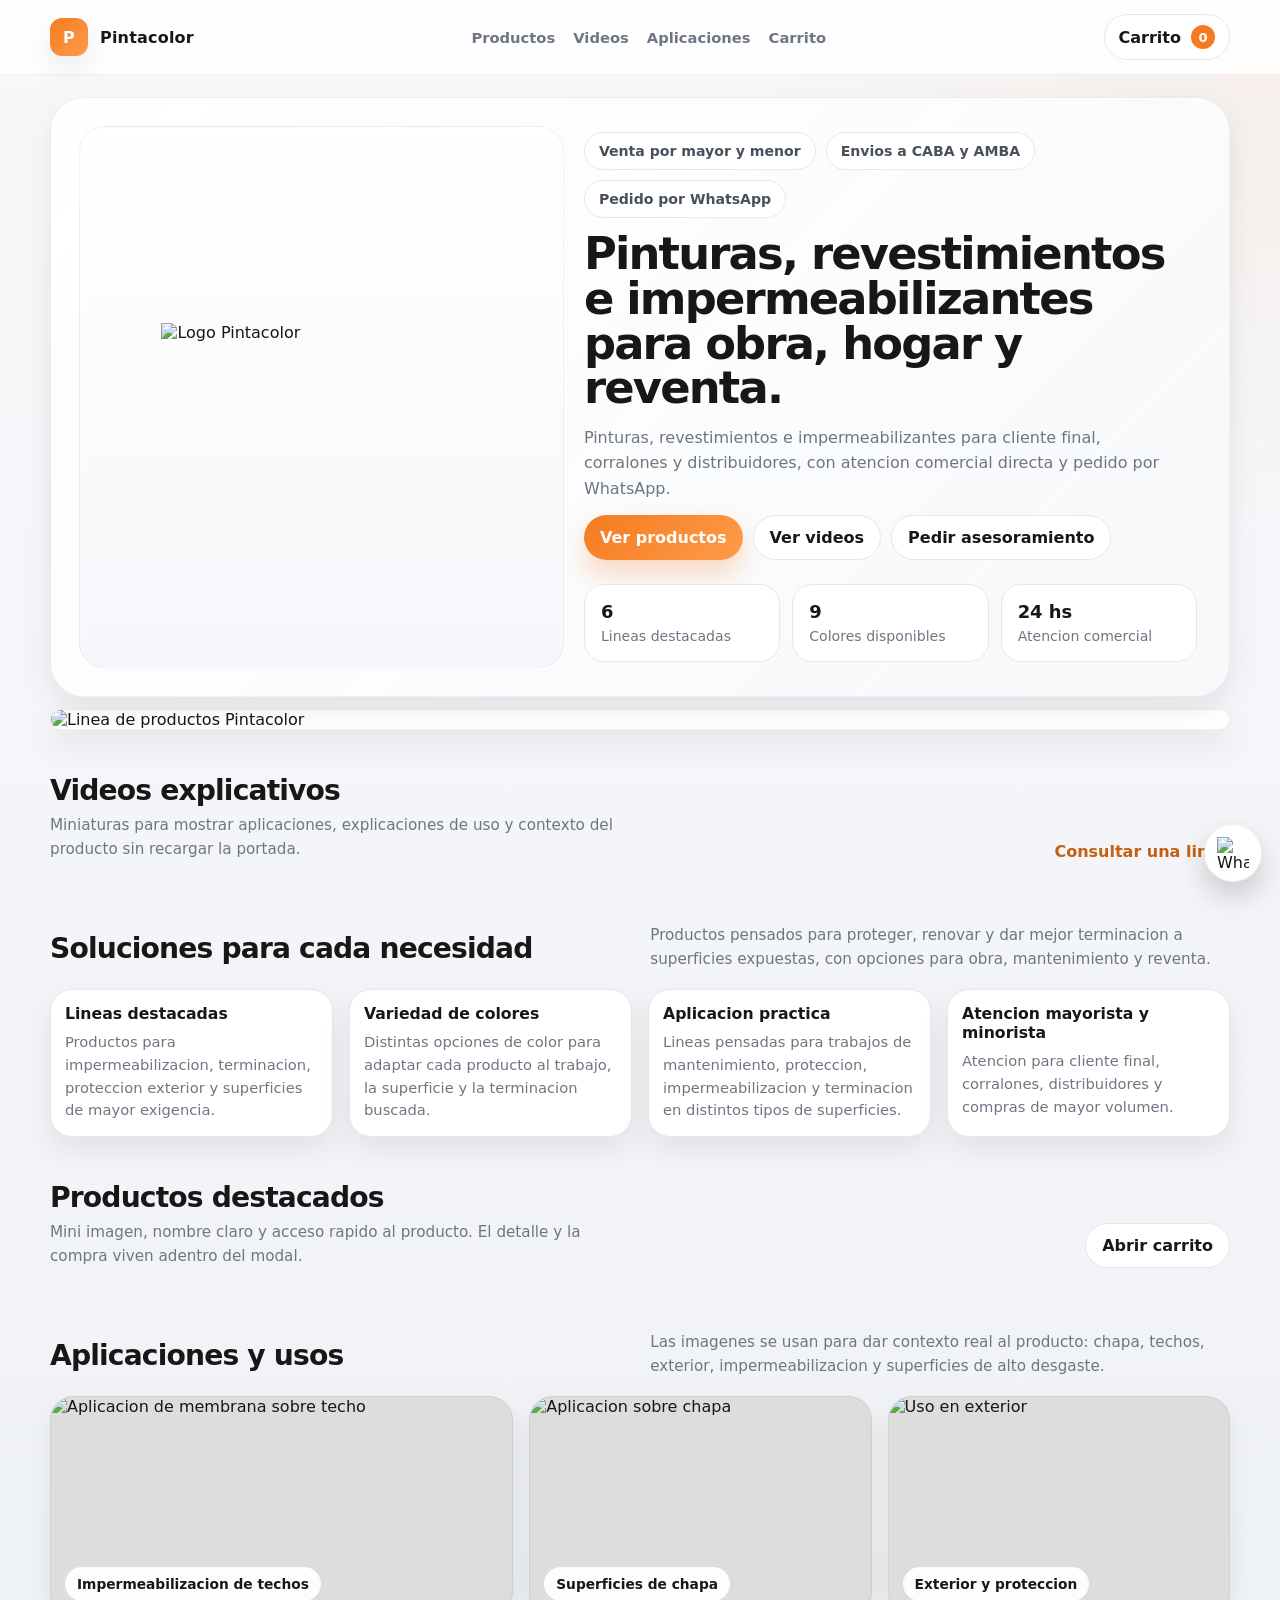
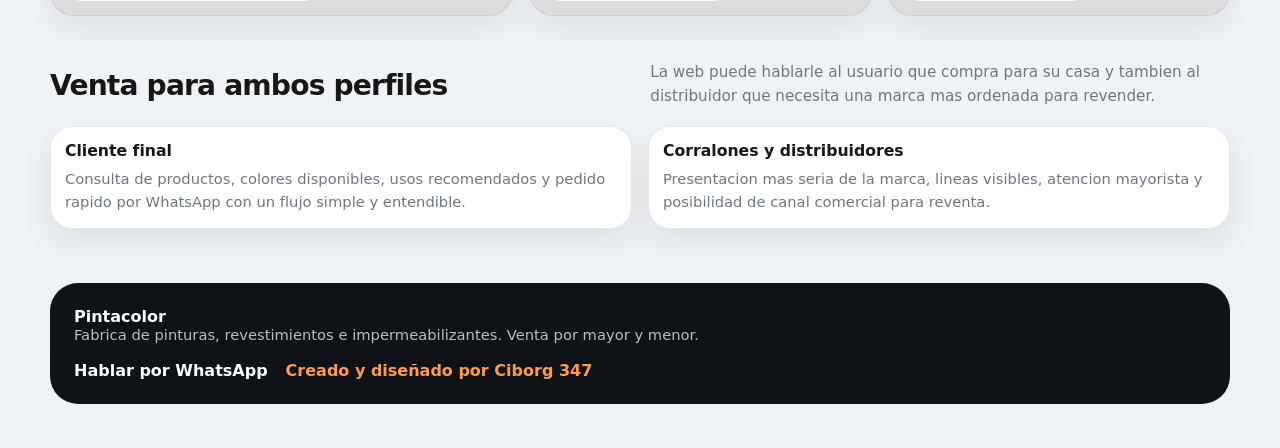
==== public/index.html @ 1783816a "Update print statement from 'Hello' to 'Goodbye'" ====
<!DOCTYPE html>
<html lang="es">
<head>
  <meta charset="UTF-8" />
  <meta name="viewport" content="width=device-width, initial-scale=1.0" />
  <title>Pintacolor | Pinturas y Membranas</title>
  <meta name="description" content="Pintacolor. Pinturas, revestimientos e impermeabilizantes para cliente final, corralones y distribuidores. Catálogo con carrito y pedido por WhatsApp." />
  <meta property="og:title" content="Pintacolor | Pinturas y Membranas" />
  <meta property="og:description" content="Venta por mayor y menor. Catálogo de productos, colores y pedido por WhatsApp." />
  <meta property="og:image" content="https://iili.io/B9ycQG1.png" />
  <meta property="og:type" content="website" />
  <meta name="theme-color" content="#f47b20" />
  <link rel="manifest" href="manifest.json" />
  <link rel="stylesheet" href="styles.css" />
</head>
<body>
  <header class="topbar">
    <div class="container topbar-inner">
      <a href="#inicio" class="brand-mini" aria-label="Ir al inicio">
        <span class="brand-badge">P</span>
        <span>Pintacolor</span>
      </a>

      <nav class="nav" aria-label="Principal">
        <a href="#productos">Productos</a>
        <a href="#videos">Videos</a>
        <a href="#aplicaciones">Aplicaciones</a>
        <a href="#carritoDrawer">Carrito</a>
      </nav>

      <div class="topbar-actions">
        <button class="icon-btn cart-trigger" id="openCartBtn" aria-label="Abrir carrito">
          <span>Carrito</span>
          <strong id="cartCountBadge">0</strong>
        </button>
        <a class="btn btn-primary mobile-wa" id="mobileWhatsAppLink" href="https://wa.me/541131708830?text=Hola%20Pintacolor%2C%20quiero%20hacer%20una%20consulta">WhatsApp</a>
      </div>
    </div>
  </header>

  <main>
    <section class="hero" id="inicio">
      <div class="container">
        <div class="hero-shell">
          <div class="hero-grid">
            <div class="hero-left">
              <img id="heroLogoImage" src="https://iili.io/B9ycNQS.png" alt="Logo Pintacolor" />
            </div>
            <div class="hero-right">
              <div class="pill-row">
                <span class="pill">Venta por mayor y menor</span>
                <span class="pill">Envios a CABA y AMBA</span>
                <span class="pill">Pedido por WhatsApp</span>
              </div>
              <h1 id="heroMainTitle">Pinturas, revestimientos e impermeabilizantes para obra, hogar y reventa.</h1>
              <p id="heroMainDescription">Pinturas, revestimientos e impermeabilizantes para cliente final, corralones y distribuidores, con atencion comercial directa y pedido por WhatsApp.</p>
              <div class="hero-actions">
                <a class="btn btn-primary" id="heroPrimaryCta" href="#productos">Ver productos</a>
                <a class="btn btn-secondary" id="heroSecondaryCta" href="#videos">Ver videos</a>
                <a class="btn btn-secondary" id="heroWhatsAppCta" href="https://wa.me/541131708830?text=Hola%20Pintacolor%2C%20quiero%20recibir%20asesoramiento">Pedir asesoramiento</a>
              </div>
              <div class="metrics">
                <div class="metric"><b>6</b><span>Lineas destacadas</span></div>
                <div class="metric"><b>9</b><span>Colores disponibles</span></div>
                <div class="metric"><b>24 hs</b><span>Atencion comercial</span></div>
              </div>
            </div>
          </div>
        </div>
      </div>
    </section>

    <section class="subbrands-banner">
      <div class="container">
        <div class="subbrands-banner-box">
          <img id="subbrandsBannerImage" src="https://iili.io/B8EdPYG.png" alt="Linea de productos Pintacolor" />
        </div>
      </div>
    </section>

    <section class="video-section" id="videos">
      <div class="container">
        <div class="section-head compact">
          <div>
            <h2>Videos explicativos</h2>
            <p>Miniaturas para mostrar aplicaciones, explicaciones de uso y contexto del producto sin recargar la portada.</p>
          </div>
          <a class="text-link" id="videoSectionWhatsAppLink" href="https://wa.me/541131708830?text=Hola%20Pintacolor%2C%20quiero%20mas%20informacion%20sobre%20las%20lineas">Consultar una linea</a>
        </div>
        <div class="video-grid" id="videoGrid"></div>
      </div>
    </section>

    <section>
      <div class="container">
        <div class="section-head compact">
          <div>
            <h2>Soluciones para cada necesidad</h2>
          </div>
          <p>Productos pensados para proteger, renovar y dar mejor terminacion a superficies expuestas, con opciones para obra, mantenimiento y reventa.</p>
        </div>
        <div class="benefits">
          <article class="benefit">
            <h4>Lineas destacadas</h4>
            <p>Productos para impermeabilizacion, terminacion, proteccion exterior y superficies de mayor exigencia.</p>
          </article>
          <article class="benefit">
            <h4>Variedad de colores</h4>
            <p>Distintas opciones de color para adaptar cada producto al trabajo, la superficie y la terminacion buscada.</p>
          </article>
          <article class="benefit">
            <h4>Aplicacion practica</h4>
            <p>Lineas pensadas para trabajos de mantenimiento, proteccion, impermeabilizacion y terminacion en distintos tipos de superficies.</p>
          </article>
          <article class="benefit">
            <h4>Atencion mayorista y minorista</h4>
            <p>Atencion para cliente final, corralones, distribuidores y compras de mayor volumen.</p>
          </article>
        </div>
      </div>
    </section>

    <section id="productos">
      <div class="container">
        <div class="section-head compact">
          <div>
            <h2>Productos destacados</h2>
            <p>Mini imagen, nombre claro y acceso rapido al producto. El detalle y la compra viven adentro del modal.</p>
          </div>
          <button class="btn btn-secondary desktop-cart-btn" id="openCartBtnTop" type="button">Abrir carrito</button>
        </div>
        <div class="grid-products" id="productGrid"></div>
      </div>
    </section>

    <section id="recomendaciones" class="recommendations-section hidden">
      <div class="container">
        <div class="section-head compact">
          <div>
            <h2>Recomendados para ti</h2>
            <p>Productos seleccionados según tus intereses y preferencias.</p>
          </div>
        </div>
        <div class="recommendations-grid" id="recommendationsGrid"></div>
      </div>
    </section>

    <section id="aplicaciones">
      <div class="container">
        <div class="section-head compact">
          <div>
            <h2>Aplicaciones y usos</h2>
          </div>
          <p>Las imagenes se usan para dar contexto real al producto: chapa, techos, exterior, impermeabilizacion y superficies de alto desgaste.</p>
        </div>
        <div class="gallery-apps">
          <article class="app-shot">
            <img src="https://iili.io/BHHjKss.png" alt="Aplicacion de membrana sobre techo" />
            <span class="label">Impermeabilizacion de techos</span>
          </article>
          <article class="app-shot">
            <img src="https://iili.io/BHHjJeI.png" alt="Aplicacion sobre chapa" />
            <span class="label">Superficies de chapa</span>
          </article>
          <article class="app-shot">
            <img src="https://iili.io/BHHjH5N.png" alt="Uso en exterior" />
            <span class="label">Exterior y proteccion</span>
          </article>
        </div>
      </div>
    </section>

    <section id="mayoristas">
      <div class="container">
        <div class="section-head compact">
          <div>
            <h2>Venta para ambos perfiles</h2>
          </div>
          <p>La web puede hablarle al usuario que compra para su casa y tambien al distribuidor que necesita una marca mas ordenada para revender.</p>
        </div>
        <div class="audience">
          <article class="aud-card">
            <h3>Cliente final</h3>
            <p>Consulta de productos, colores disponibles, usos recomendados y pedido rapido por WhatsApp con un flujo simple y entendible.</p>
          </article>
          <article class="aud-card">
            <h3>Corralones y distribuidores</h3>
            <p>Presentacion mas seria de la marca, lineas visibles, atencion mayorista y posibilidad de canal comercial para reventa.</p>
          </article>
        </div>
      </div>
    </section>
  </main>

  <footer class="footer">
    <div class="container">
      <div class="footer-box">
        <div>
          <strong>Pintacolor</strong>
          <p>Fabrica de pinturas, revestimientos e impermeabilizantes. Venta por mayor y menor.</p>
        </div>
        <div class="footer-links">
          <a id="footerWhatsAppLink" href="https://wa.me/541131708830?text=Hola%20Pintacolor%2C%20quiero%20hacer%20un%20pedido">Hablar por WhatsApp</a>
          <a href="https://ciborg347oficial.onrender.com" target="_blank" rel="noopener">Creado y diseñado por Ciborg 347</a>
        </div>
      </div>
    </div>
  </footer>

  <a class="floating-wa" id="floatingWhatsAppLink" href="https://wa.me/541131708830?text=Hola%20Pintacolor%2C%20quiero%20hacer%20una%20consulta" aria-label="WhatsApp">
    <img src="https://iili.io/BdFrUs1.webp" alt="WhatsApp" />
  </a>

  <aside class="cart-drawer" id="cartDrawer" aria-hidden="true">
    <div class="drawer-backdrop" id="drawerBackdrop"></div>
    <div class="drawer-panel">
      <div class="drawer-head">
        <div>
          <h3>Carrito</h3>
          <p>Resumen compacto del pedido con color, cantidad y total.</p>
        </div>
        <button class="icon-close" id="closeCartBtn" aria-label="Cerrar carrito">×</button>
      </div>
      <div class="cart-list" id="cartList"></div>
      <div class="coupon-box">
        <div class="coupon-head">
          <strong>Codigo de descuento</strong>
          <button type="button" class="text-link" id="toggleCouponBtn">Aplicar</button>
        </div>
        <div class="coupon-form" id="couponForm">
          <input type="text" id="couponInput" placeholder="Ingresar codigo" />
          <button class="btn btn-secondary" id="applyCouponBtn" type="button">Validar</button>
        </div>
        <div class="coupon-message" id="couponMessage"></div>
      </div>
      <div class="cart-summary">
        <div><span>Subtotal</span><strong id="cartSubtotal">$0</strong></div>
        <div><span>Descuento</span><strong id="cartDiscount">$0</strong></div>
        <div class="grand-total"><span>Total final</span><strong id="cartTotal">$0</strong></div>
      </div>
      <button class="btn btn-primary" id="checkoutBtn" type="button">Finalizar pedido por WhatsApp</button>
    </div>
  </aside>

  <div class="overlay" id="productOverlay" aria-hidden="true">
    <div class="modal product-modal" role="dialog" aria-modal="true" aria-labelledby="productTitle">
      <button class="modal-close" id="closeModal" aria-label="Cerrar">×</button>
      <div class="modal-grid">
        <div class="modal-media">
          <img id="modalImage" src="" alt="Producto Pintacolor" />
        </div>
        <div class="modal-body">
          <div class="modal-topline">
            <span class="tag" id="modalTag"></span>
            <div class="badge-stack" id="modalBadgeStack"></div>
          </div>
          <h3 id="productTitle"></h3>
          <p id="modalDescription"></p>
          <div class="modal-price-row">
            <div class="modal-price" id="modalPrice"></div>
            <a class="text-link" href="#" id="openProductPageLink">Ver ficha tecnica completa</a>
          </div>

          <div class="modal-box gift-box hidden" id="giftBox">
            <div class="gift-head">
              <div>
                <h4>Regalito disponible</h4>
                <p id="giftDescription">Completando un formulario simple podes recibir un codigo de descuento para aplicar en el carrito.</p>
              </div>
              <button class="gift-btn" type="button" id="openGiftFormBtn">Abrir regalo</button>
            </div>
            <form class="gift-form hidden" id="giftForm">
              <input type="text" id="giftName" placeholder="Nombre" required />
              <input type="email" id="giftEmail" placeholder="Email" required />
              <input type="tel" id="giftPhone" placeholder="Celular" required />
              <button class="btn btn-primary" type="submit">Generar codigo</button>
            </form>
            <div class="gift-result" id="giftResult"></div>
          </div>

          <div class="modal-box">
            <h4>Descripcion tecnica</h4>
            <p id="modalTechnical"></p>
          </div>

          <div class="modal-box two-cols">
            <div>
              <h4>Superficies recomendadas</h4>
              <p id="modalSurfaces"></p>
            </div>
            <div>
              <h4>Aplicacion y beneficios</h4>
              <p id="modalBenefits"></p>
            </div>
          </div>

          <div class="modal-box buy-box">
            <div>
              <h4>Elegi color</h4>
              <div class="color-grid" id="colorGrid"></div>
              <div class="selected-row">
                <span>Color seleccionado</span>
                <strong id="selectedColorLabel">-</strong>
              </div>
            </div>
            <div>
              <h4>Cantidad</h4>
              <div class="qty-row">
                <div class="qty-wrap">
                  <button type="button" id="decreaseQtyBtn">−</button>
                  <input type="number" id="modalQty" value="1" min="1" />
                  <button type="button" id="increaseQtyBtn">+</button>
                </div>
              </div>
            </div>
          </div>

          <div class="modal-actions">
            <button class="btn btn-primary" id="addToCartBtn" type="button">Agregar al carrito</button>
            <button class="btn btn-secondary" id="contactBtn" type="button">Consultar por WhatsApp</button>
          </div>
        </div>
      </div>
    </div>
  </div>

  <div class="overlay" id="videoOverlay" aria-hidden="true">
    <div class="modal video-modal" role="dialog" aria-modal="true" aria-labelledby="videoTitle">
      <button class="modal-close" id="closeVideoModal" aria-label="Cerrar">×</button>
      <div class="video-modal-body">
        <div class="video-frame-wrap">
          <iframe id="videoFrame" src="" title="Video explicativo" allow="accelerometer; autoplay; clipboard-write; encrypted-media; gyroscope; picture-in-picture; web-share" allowfullscreen></iframe>
        </div>
        <div class="video-copy">
          <h3 id="videoTitle"></h3>
          <p id="videoDescription"></p>
        </div>
      </div>
    </div>
  </div>

  <div class="product-page hidden" id="productPage">
    <div class="container product-page-shell">
      <div class="product-page-head">
        <button class="text-link" id="backToHomeBtn" type="button">← Volver a la tienda</button>
      </div>
      <div class="product-page-grid">
        <div class="product-page-media">
          <img id="pageImage" src="" alt="Producto" />
        </div>
        <div class="product-page-copy">
          <div class="badge-stack" id="pageBadgeStack"></div>
          <h1 id="pageTitle"></h1>
          <p id="pageDescription"></p>
          <div class="page-price" id="pagePrice"></div>
          <div class="page-ctas">
            <button class="btn btn-primary" id="pageBuyBtn" type="button">Comprar este producto</button>
            <a class="btn btn-secondary" id="pageWhatsAppBtn" href="#">Consultar por WhatsApp</a>
          </div>
          <div class="page-boxes">
            <article class="modal-box">
              <h4>Descripcion tecnica</h4>
              <p id="pageTechnical"></p>
            </article>
            <article class="modal-box">
              <h4>Superficies recomendadas</h4>
              <p id="pageSurfaces"></p>
            </article>
            <article class="modal-box">
              <h4>Aplicacion y beneficios</h4>
              <p id="pageBenefits"></p>
            </article>
          </div>
        </div>
      </div>
    </div>
  </div>

  <script>
  window.PANEL_A_CONFIG = {
    SUPABASE_URL: "https://jtkavafnxcuvzkbrzldi.supabase.co",
    SUPABASE_ANON_KEY: "eyJhbGciOiJIUzI1NiIsInR5cCI6IkpXVCJ9.eyJpc3MiOiJzdXBhYmFzZSIsInJlZiI6Imp0a2F2YWZueGN1dnprYnJ6bGRpIiwicm9sZSI6ImFub24iLCJpYXQiOjE3NzYyMDE1NzAsImV4cCI6MjA5MTc3NzU3MH0.tnQYu-8540uWS50XTYVHxXCUEOeKTIFLickhdeMxJLI"
  };
</script>
<script src="https://cdn.jsdelivr.net/npm/@supabase/supabase-js@2"></script>
<script src="app.js"></script>
</body>
</html>
---- public/styles.css ----
:root{
  --bg:#f5f6f8;
  --surface:#ffffff;
  --surface-2:#f0f2f5;
  --text:#171717;
  --muted:#6e7683;
  --line:#e4e7ec;
  --brand:#f47b20;
  --brand-2:#ff9b4a;
  --dark:#101218;
  --shadow:0 12px 30px rgba(0,0,0,.08);
  --radius:24px;
  --radius-sm:16px;
}
*{box-sizing:border-box}
html{scroll-behavior:smooth}
body{
  margin:0;
  font-family:Inter,system-ui,-apple-system,BlinkMacSystemFont,"Segoe UI",Roboto,sans-serif;
  background:
    radial-gradient(circle at top right, rgba(244,123,32,.08), transparent 22%),
    linear-gradient(180deg, #f7f8fa 0%, #eef1f5 100%);
  color:var(--text);
}
body.no-scroll{overflow:hidden}
img{max-width:100%;display:block}
a{text-decoration:none;color:inherit}
button,input,select,iframe{font:inherit}
button{font-family:inherit}
.container{width:min(1180px,calc(100% - 32px));margin:0 auto}
.hidden{display:none !important}

/* Estilos para recomendaciones */
.recommendations-section{
  padding:80px 0;
  background:linear-gradient(135deg, #fff 0%, #f8fafc 100%);
}
.recommendations-grid{
  display:grid;
  grid-template-columns:repeat(auto-fit,minmax(320px,1fr));
  gap:24px;
  margin-top:32px;
}
.recommendation-card{
  background:var(--surface);
  border-radius:var(--radius-sm);
  overflow:hidden;
  border:1px solid var(--line);
  transition:all 0.3s cubic-bezier(0.4,0,0.2,1);
  cursor:pointer;
}
.recommendation-card:hover{
  transform:translateY(-4px);
  box-shadow:var(--shadow);
  border-color:var(--brand-2);
}
.recommendation-media{
  position:relative;
  height:200px;
  overflow:hidden;
}
.recommendation-media img{
  width:100%;
  height:100%;
  object-fit:cover;
  transition:transform 0.3s ease;
}
.recommendation-card:hover .recommendation-media img{
  transform:scale(1.05);
}
.recommendation-badge{
  position:absolute;
  top:12px;
  left:12px;
  background:linear-gradient(135deg,var(--brand),var(--brand-2));
  color:#fff;
  padding:6px 12px;
  border-radius:999px;
  font-size:.75rem;
  font-weight:700;
  text-transform:uppercase;
  letter-spacing:.5px;
  box-shadow:0 4px 12px rgba(244,123,32,.3);
}
.recommendation-content{
  padding:24px;
}
.recommendation-content h4{
  margin:0 0 8px 0;
  font-size:1.1rem;
  font-weight:800;
  color:var(--text);
}
.recommendation-content p{
  margin:0 0 16px 0;
  color:var(--muted);
  font-size:.9rem;
  line-height:1.5;
}
.recommendation-price{
  font-size:1.25rem;
  font-weight:900;
  color:var(--brand);
  margin-bottom:16px;
}
.btn-small{
  padding:8px 16px;
  font-size:.85rem;
  border-radius:999px;
}

.topbar{
  position:sticky;top:0;z-index:50;
  background:rgba(255,255,255,.86);
  backdrop-filter:blur(14px);
  border-bottom:1px solid rgba(0,0,0,.06);
}
.topbar-inner{display:flex;align-items:center;justify-content:space-between;gap:16px;padding:14px 0}
.brand-mini{display:flex;align-items:center;gap:12px;font-weight:800;letter-spacing:.2px}
.brand-badge{width:38px;height:38px;border-radius:12px;background:linear-gradient(135deg,var(--brand),var(--brand-2));display:grid;place-items:center;color:#fff;box-shadow:var(--shadow);font-weight:900}
.nav{display:flex;gap:18px;align-items:center}
.nav a{color:var(--muted);font-weight:600;font-size:.92rem}
.nav a:hover{color:var(--text)}
.topbar-actions{display:flex;align-items:center;gap:12px}
.icon-btn{
  border:1px solid var(--line);background:#fff;border-radius:999px;padding:10px 14px;cursor:pointer;
  display:inline-flex;align-items:center;gap:10px;font-weight:800;color:var(--text);
}
.icon-btn strong{min-width:24px;height:24px;padding:0 6px;border-radius:999px;background:var(--brand);color:#fff;display:grid;place-items:center;font-size:.82rem}
.btn{
  border:0;border-radius:999px;padding:12px 16px;font-weight:800;cursor:pointer;
  transition:.2s transform,.2s opacity,.2s box-shadow;
  display:inline-flex;align-items:center;justify-content:center;gap:10px;
}
.btn:hover{transform:translateY(-1px)}
.btn-primary{background:linear-gradient(135deg,var(--brand),var(--brand-2));color:#fff;box-shadow:0 14px 28px rgba(244,123,32,.28)}
.btn-secondary{background:#fff;border:1px solid var(--line);color:var(--text)}
.text-link{border:0;background:none;padding:0;color:#c46012;font-weight:800;cursor:pointer}
.mobile-wa{display:none}
.desktop-cart-btn{display:inline-flex}

.hero{padding:22px 0 12px}
.hero-shell{
  position:relative;overflow:hidden;border-radius:34px;background:
  linear-gradient(135deg, rgba(255,255,255,.95), rgba(248,249,251,.92)),
  linear-gradient(135deg,#ffffff,#f2f4f7);
  border:1px solid rgba(0,0,0,.06);box-shadow:var(--shadow);padding:28px;
}
.hero-grid{display:grid;grid-template-columns:.88fr 1.12fr;gap:20px;align-items:stretch}
.hero-left{
  min-height:230px;border-radius:26px;overflow:hidden;position:relative;
  background:linear-gradient(180deg,#fff,#f5f7fa);border:1px solid rgba(0,0,0,.05);
  box-shadow: inset 0 0 0 1px rgba(255,255,255,.35);padding:14px;
  display:flex;align-items:center;justify-content:center;
}
.hero-left img{width:100%;height:100%;max-width:320px;max-height:148px;object-fit:contain;object-position:center;margin:0 auto}
.hero-right{display:flex;flex-direction:column;justify-content:center;gap:14px;padding:6px 4px 6px 0}
.pill-row{display:flex;flex-wrap:wrap;gap:10px}
.pill{padding:10px 14px;border-radius:999px;background:#fff;border:1px solid var(--line);color:#48505c;font-size:.88rem;font-weight:700}
h1{font-size:clamp(1.8rem,3.5vw,3.4rem);line-height:1;margin:0;letter-spacing:-.04em}
.hero p{margin:0;color:var(--muted);font-size:1rem;line-height:1.58;max-width:58ch}
.hero-actions{display:flex;flex-wrap:wrap;gap:10px}
.metrics{display:grid;grid-template-columns:repeat(3,1fr);gap:12px;margin-top:10px}
.metric{background:#fff;border:1px solid var(--line);border-radius:20px;padding:16px}
.metric b{display:block;font-size:1.12rem;margin-bottom:4px}
.metric span{color:var(--muted);font-size:.88rem}

/* BANNER SUBMARCAS */
.subbrands-banner{
  padding:0 0 22px;
}
.subbrands-banner-box{
  background:#fff;
  border:1px solid rgba(0,0,0,.06);
  border-radius:30px;
  overflow:hidden;
  box-shadow:var(--shadow);
}
.subbrands-banner-box img{
  width:100%;
  height:auto;
  display:block;
  object-fit:contain;
}

section{padding:22px 0}
.section-head{display:flex;justify-content:space-between;gap:20px;align-items:end;margin-bottom:18px}
.section-head.compact h2{margin:0 0 6px;font-size:clamp(1.32rem,2.2vw,2rem);letter-spacing:-.03em}
.section-head p{margin:0;color:var(--muted);max-width:60ch;line-height:1.58;font-size:.95rem}

.video-grid{display:grid;grid-template-columns:repeat(3,1fr);gap:16px}
.video-card{
  background:rgba(255,255,255,.9);border:1px solid rgba(0,0,0,.06);border-radius:24px;overflow:hidden;box-shadow:var(--shadow);cursor:pointer;
}
.video-thumb{position:relative;aspect-ratio:16/10;background:#d9dde4}
.video-thumb img{width:100%;height:100%;object-fit:cover}
.video-thumb::after{
  content:"";position:absolute;inset:auto auto 16px 16px;width:52px;height:52px;border-radius:50%;
  background:rgba(255,255,255,.92) url("data:image/svg+xml,%3Csvg xmlns='http://www.w3.org/2000/svg' viewBox='0 0 24 24' fill='%23f47b20'%3E%3Cpath d='M8 5v14l11-7z'/%3E%3C/svg%3E") center/28px 28px no-repeat;
  box-shadow:0 10px 25px rgba(0,0,0,.15);
}
.video-copy-card{padding:14px}
.video-copy-card h3{margin:0 0 6px;font-size:1rem;letter-spacing:-.02em}
.video-copy-card p{margin:0;color:var(--muted);font-size:.9rem;line-height:1.5}

.benefits{display:grid;grid-template-columns:repeat(4,1fr);gap:16px}
.benefit,.aud-card{background:#fff;border:1px solid var(--line);border-radius:22px;padding:14px;box-shadow:var(--shadow)}
.benefit h4,.aud-card h3{margin:0 0 8px;font-size:.98rem}
.benefit p,.aud-card p{margin:0;color:var(--muted);line-height:1.55;font-size:.92rem}

.grid-products{display:grid;grid-template-columns:repeat(4,1fr);gap:16px}
.product-card{
  position:relative;padding:14px 10px 12px;border-radius:22px;transition:transform .18s ease,background .18s ease;cursor:pointer;
}
.product-card:hover{transform:translateY(-2px);background:rgba(255,255,255,.5)}
.product-media{position:relative;aspect-ratio:1/1;background:linear-gradient(180deg,#f8fafc,#eef1f5);padding:14px;border-radius:22px;display:grid;place-items:center;border:1px solid rgba(0,0,0,.05)}
.product-media img{max-width:78%;max-height:78%;object-fit:contain;filter:drop-shadow(0 10px 18px rgba(0,0,0,.12))}
.badge-stack{display:flex;flex-wrap:wrap;gap:7px}
.product-badges{position:absolute;top:10px;left:10px;z-index:2;max-width:calc(100% - 20px)}
.p-badge{display:inline-flex;align-items:center;gap:6px;padding:6px 10px;border-radius:999px;font-size:.72rem;font-weight:900;background:#fff;color:#111;border:1px solid rgba(0,0,0,.06);box-shadow:0 8px 18px rgba(0,0,0,.08)}
.p-badge.promo{background:rgba(244,123,32,.12);color:#b7570b}
.p-badge.gift{background:rgba(255,220,122,.28);color:#8d6200}
.product-copy{padding:12px 2px 0;display:grid;gap:8px}
.product-copy h3{margin:0;font-size:.98rem;letter-spacing:-.02em;line-height:1.15}
.product-copy p{margin:0;color:var(--muted);font-size:.86rem;line-height:1.45;display:-webkit-box;-webkit-box-orient:vertical;-webkit-line-clamp:2;overflow:hidden}
.product-bottom{display:flex;align-items:center;justify-content:space-between;gap:10px}
.product-price{font-size:1rem;font-weight:900}
.product-open{font-size:.82rem;font-weight:800;color:#c46012}

.gallery-apps{display:grid;grid-template-columns:1.15fr .85fr .85fr;gap:16px}
.app-shot{position:relative;border-radius:24px;overflow:hidden;min-height:220px;background:#ddd;border:1px solid rgba(0,0,0,.06);box-shadow:var(--shadow)}
.app-shot img{width:100%;height:100%;object-fit:cover}
.app-shot .label{position:absolute;left:14px;bottom:14px;padding:9px 12px;border-radius:999px;background:rgba(255,255,255,.92);backdrop-filter:blur(8px);font-weight:800;font-size:.86rem}
.audience{display:grid;grid-template-columns:1fr 1fr;gap:16px}

.footer{padding:32px 0 44px}
.footer-box{background:#0f1217;color:#fff;border-radius:28px;padding:24px;display:flex;justify-content:space-between;gap:18px;align-items:center;flex-wrap:wrap}
.footer-box p{margin:0;color:rgba(255,255,255,.72);font-size:.92rem}
.footer-links{display:flex;align-items:center;gap:18px;flex-wrap:wrap}
.footer-links a:first-child{color:#fff;font-weight:700}
.footer-links a:last-child{color:#ff9b4a;font-weight:900}

.floating-wa{
  position:fixed;right:18px;bottom:18px;width:58px;height:58px;border-radius:50%;display:grid;place-items:center;z-index:35;
  background:#fff;box-shadow:0 14px 30px rgba(0,0,0,.18);border:1px solid rgba(0,0,0,.06)
}
.floating-wa img{width:32px;height:32px;object-fit:contain}

.overlay{position:fixed;inset:0;background:rgba(5,8,12,.72);backdrop-filter:blur(12px);display:none;align-items:center;justify-content:center;padding:0;z-index:80}
.overlay.active{display:flex}
.modal{width:min(1240px,100vw);height:100vh;max-height:100vh;overflow:auto;background:#fff;box-shadow:0 30px 80px rgba(0,0,0,.28);position:relative;border-radius:0}
.modal-close{position:absolute;top:14px;right:14px;width:42px;height:42px;border:0;border-radius:50%;background:#101218;color:#fff;font-size:1.2rem;cursor:pointer;z-index:2}
.modal-grid{display:grid;grid-template-columns:.9fr 1.1fr;gap:0;min-height:100vh}
.modal-media{padding:42px;background:linear-gradient(180deg,#f7f9fc,#edf1f5);min-height:100%;display:grid;place-items:center;position:sticky;top:0}
.modal-media img{max-width:72%;max-height:520px;object-fit:contain;filter:drop-shadow(0 22px 34px rgba(0,0,0,.18))}
.modal-body{padding:52px 46px 40px;display:flex;flex-direction:column;gap:18px;justify-content:center}
.modal-topline{display:flex;flex-wrap:wrap;align-items:center;justify-content:space-between;gap:10px}
.tag{display:inline-flex;align-self:flex-start;padding:8px 12px;border-radius:999px;background:rgba(244,123,32,.1);color:#c46012;font-weight:800;font-size:.8rem}
.modal-body h3{margin:0;font-size:clamp(2rem,3.2vw,3.4rem);letter-spacing:-.05em;line-height:.96}
.modal-body p{margin:0;color:var(--muted);line-height:1.68;font-size:1rem}
.modal-price-row{display:flex;justify-content:space-between;gap:12px;align-items:center;flex-wrap:wrap}
.modal-price{font-size:1.7rem;font-weight:900}
.modal-box{background:var(--surface-2);border:1px solid var(--line);border-radius:22px;padding:18px}
.modal-box h4{margin:0 0 8px;font-size:.94rem}
.modal-box p{margin:0;color:var(--muted);line-height:1.62;font-size:.94rem}
.two-cols{display:grid;grid-template-columns:1fr 1fr;gap:14px}
.color-grid{display:flex;flex-wrap:wrap;gap:10px}
.swatch{
  width:28px;height:28px;border-radius:999px;border:2px solid rgba(0,0,0,.12);cursor:pointer;position:relative;
  transition:.18s transform,.18s box-shadow,.18s border-color;
}
.swatch:hover{transform:scale(1.06)}
.swatch.active{border-color:#111;box-shadow:0 0 0 3px rgba(244,123,32,.22)}
.selected-row{display:flex;justify-content:space-between;gap:12px;align-items:center;color:#3e4650;font-weight:700;margin-top:12px;font-size:.9rem}
.buy-box{display:grid;grid-template-columns:1fr auto;gap:16px;align-items:end}
.qty-row{display:flex;align-items:center;gap:12px}
.qty-wrap{display:inline-flex;align-items:center;border:1px solid var(--line);border-radius:999px;overflow:hidden;background:#fff}
.qty-wrap button{width:42px;height:42px;border:0;background:#fff;font-size:1.15rem;cursor:pointer}
.qty-wrap input{width:56px;height:42px;border:0;text-align:center;background:#fff;outline:none}
.modal-actions{display:flex;gap:12px;flex-wrap:wrap}

.gift-box{border:1px dashed rgba(244,123,32,.4);background:linear-gradient(180deg,#fff6ee,#fff)}
.gift-head{display:flex;align-items:start;justify-content:space-between;gap:12px}
.gift-btn{border:0;background:#101218;color:#fff;padding:10px 14px;border-radius:999px;font-weight:800;cursor:pointer}
.gift-form{display:grid;grid-template-columns:1fr 1fr 1fr auto;gap:10px;margin-top:14px}
.gift-form input,.coupon-form input{width:100%;border:1px solid var(--line);background:#fff;border-radius:14px;padding:12px 14px;outline:none}
.gift-result,.coupon-message{margin-top:10px;font-size:.9rem;font-weight:700;color:#3e4650}

.video-modal{width:min(920px,100vw)}
.video-modal-body{padding:60px 24px 28px;display:grid;gap:18px}
.video-frame-wrap{aspect-ratio:16/9;background:#101218;border-radius:24px;overflow:hidden}
.video-frame-wrap iframe{width:100%;height:100%;border:0}
.video-copy h3{margin:0 0 8px;font-size:1.4rem}
.video-copy p{margin:0;color:var(--muted);line-height:1.6}

.cart-drawer{position:fixed;inset:0;display:none;z-index:85}
.cart-drawer.active{display:block}
.drawer-backdrop{position:absolute;inset:0;background:rgba(5,8,12,.52);backdrop-filter:blur(6px)}
.drawer-panel{
  position:absolute;right:0;top:0;width:min(420px,100%);height:100%;background:#101218;color:#fff;padding:22px 18px 18px;
  display:flex;flex-direction:column;gap:16px;box-shadow:-20px 0 40px rgba(0,0,0,.28)
}
.drawer-head{display:flex;justify-content:space-between;gap:10px;align-items:start}
.drawer-head h3{margin:0 0 6px;font-size:1.3rem}
.drawer-head p{margin:0;color:rgba(255,255,255,.72);font-size:.9rem;line-height:1.5}
.icon-close{width:40px;height:40px;border:0;border-radius:50%;background:rgba(255,255,255,.1);color:#fff;font-size:1.2rem;cursor:pointer}
.cart-list{display:flex;flex-direction:column;gap:12px;overflow:auto;padding-right:4px;min-height:120px}
.cart-item{display:grid;grid-template-columns:52px 1fr auto;gap:10px;align-items:start;background:rgba(255,255,255,.06);border:1px solid rgba(255,255,255,.08);border-radius:18px;padding:10px}
.cart-thumb{width:52px;height:52px;border-radius:14px;background:#fff;padding:6px;display:grid;place-items:center}
.cart-thumb img{max-width:100%;max-height:100%;object-fit:contain}
.cart-item h4{margin:0 0 4px;font-size:.92rem;line-height:1.15}
.cart-item .meta{color:rgba(255,255,255,.72);font-size:.78rem;line-height:1.4}
.cart-controls{display:flex;align-items:center;gap:8px;margin-top:8px;flex-wrap:wrap}
.cart-qty{display:inline-flex;align-items:center;border:1px solid rgba(255,255,255,.14);border-radius:999px;overflow:hidden;background:rgba(255,255,255,.04)}
.cart-qty button{width:28px;height:28px;border:0;background:transparent;color:#fff;font-size:1rem;cursor:pointer}
.cart-qty span{min-width:28px;text-align:center;font-size:.9rem;font-weight:700}
.line-subtotal{font-size:.88rem;font-weight:800}
.remove{background:none;border:0;color:#fff;font-size:1.15rem;cursor:pointer;opacity:.76}
.coupon-box{padding:14px;border-radius:18px;background:rgba(255,255,255,.06);border:1px solid rgba(255,255,255,.08)}
.coupon-head{display:flex;justify-content:space-between;gap:10px;align-items:center}
.coupon-head .text-link{color:#ffb780}
.coupon-form{display:none;grid-template-columns:1fr auto;gap:10px;margin-top:10px}
.coupon-form.active{display:grid}
.cart-summary{display:grid;gap:10px;padding-top:6px;border-top:1px solid rgba(255,255,255,.1)}
.cart-summary div{display:flex;justify-content:space-between;gap:10px;align-items:center;font-size:.95rem}
.cart-summary .grand-total{font-size:1.06rem;font-weight:900}
.empty{padding:18px;border-radius:18px;background:rgba(255,255,255,.06);color:rgba(255,255,255,.75);font-size:.95rem}

.product-page{padding:20px 0 40px}
.product-page-shell{display:grid;gap:18px}
.product-page-head{display:flex;justify-content:flex-start}
.product-page-grid{display:grid;grid-template-columns:.9fr 1.1fr;gap:22px}
.product-page-media,.product-page-copy{background:#fff;border:1px solid var(--line);border-radius:30px;box-shadow:var(--shadow)}
.product-page-media{padding:28px;display:grid;place-items:center;min-height:420px}
.product-page-media img{max-width:78%;max-height:420px;object-fit:contain}
.product-page-copy{padding:28px;display:grid;gap:16px}
.product-page-copy h1{font-size:clamp(1.8rem,3vw,3rem)}
.page-price{font-size:1.6rem;font-weight:900}
.page-ctas{display:flex;flex-wrap:wrap;gap:10px}
.page-boxes{display:grid;gap:14px}

@media (max-width: 1100px){
  .grid-products{grid-template-columns:repeat(3,1fr)}
}
@media (max-width: 980px){
  .nav{display:none}
  .mobile-wa{display:inline-flex}
  .hero-grid,.modal-grid,.gallery-apps,.audience,.two-cols,.product-page-grid{grid-template-columns:1fr}
  .metrics,.benefits,.video-grid{grid-template-columns:1fr 1fr}
  .hero-left{min-height:250px}
  .section-head{align-items:start;flex-direction:column}
  .modal-media{position:relative;min-height:auto}
  .product-page-media{min-height:260px}
  .gift-form{grid-template-columns:1fr 1fr}
  .subbrands-banner-box{border-radius:24px}
}
@media (max-width: 640px){
  .container{width:min(100% - 18px, 100% - 18px)}
  .hero-shell{padding:14px;border-radius:26px}
  .hero-left{min-height:160px;border-radius:22px;padding:14px}
  .hero-right{gap:12px}
  .hero-actions{display:grid;grid-template-columns:1fr;gap:10px}
  .hero-actions .btn{width:100%}
  .metrics,.benefits{grid-template-columns:1fr}
  .video-grid{grid-template-columns:1fr}
  .grid-products{grid-template-columns:repeat(2,minmax(0,1fr));gap:10px}
  .product-card{padding:8px 4px 10px}
  .product-media{padding:10px;border-radius:18px}
  .product-copy{padding:9px 1px 0;gap:6px}
  .product-copy h3{font-size:.9rem}
  .product-copy p{font-size:.8rem;-webkit-line-clamp:2}
  .product-price{font-size:.92rem}
  .product-open{font-size:.76rem}
  .p-badge{padding:5px 8px;font-size:.64rem}
  .gallery-apps,.audience{grid-template-columns:1fr}
  .footer-box{padding:20px}
  .footer-links{flex-direction:column;align-items:flex-start;gap:10px}
  .modal-body,.modal-media{padding:22px}
  .modal-body h3{font-size:1.76rem}
  .modal-price-row{align-items:flex-start}
  .buy-box{grid-template-columns:1fr}
  .modal-actions{display:grid;grid-template-columns:1fr}
  .modal-actions .btn{width:100%}
  .gift-form{grid-template-columns:1fr}
  .video-modal-body{padding:56px 14px 18px}
  .drawer-panel{width:100%;padding:18px 14px 18px}
  .coupon-form.active{grid-template-columns:1fr}
  .desktop-cart-btn{display:none}
  .floating-wa{right:14px;bottom:14px;width:54px;height:54px}
  .subbrands-banner{
    padding:0 0 18px;
  }
  .subbrands-banner-box{
    border-radius:20px;
  }
}
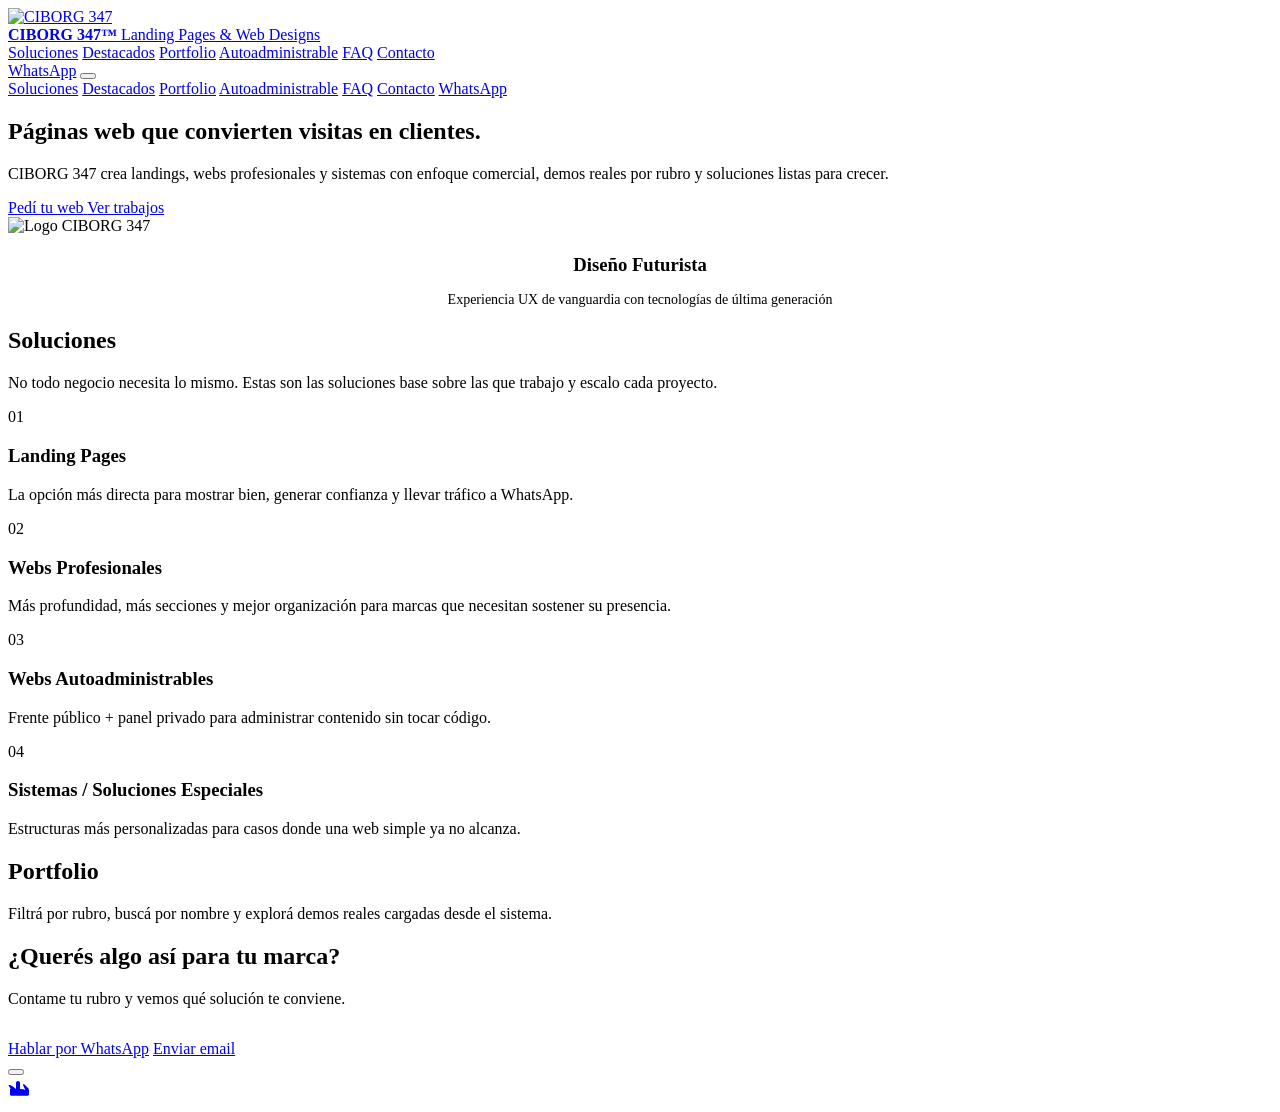
==== commit 34bb667a: "Update index.html" ====
--- a/public/index.html
+++ b/public/index.html
@@ -1,388 +1,181 @@
 <!DOCTYPE html>
-<html lang="es">
+<html lang="es-AR">
 <head>
-  <meta charset="UTF-8" />
-  <meta name="viewport" content="width=device-width, initial-scale=1.0" />
-  <title>Pintacolor | Pinturas y Membranas</title>
-  <meta name="description" content="Pintacolor. Pinturas, revestimientos e impermeabilizantes para cliente final, corralones y distribuidores. Catálogo con carrito y pedido por WhatsApp." />
-  <meta property="og:title" content="Pintacolor | Pinturas y Membranas" />
-  <meta property="og:description" content="Venta por mayor y menor. Catálogo de productos, colores y pedido por WhatsApp." />
-  <meta property="og:image" content="https://iili.io/B9ycQG1.png" />
+  <meta charset="utf-8" /> 
+  <meta name="viewport" content="width=device-width,initial-scale=1" />
+  <meta name="theme-color" content="#0b0f19" />
+
+  <title>CIBORG 347™ | Landing Pages & Web Designs - Futurista Edition</title>
+  <meta name="description" content="CIBORG 347™ crea páginas web profesionales, demos reales por rubro, webs autoadministrables y sistemas con enfoque comercial. Experiencia UX futurista." />
+
+  <meta property="og:title" content="CIBORG 347™ | Landing Pages & Web Designs - Futurista Edition" />
+  <meta property="og:description" content="Portfolio real, soluciones por nivel y demos administrables desde panel. UX futurista de vanguardia." />
   <meta property="og:type" content="website" />
-  <meta name="theme-color" content="#f47b20" />
-  <link rel="manifest" href="manifest.json" />
-  <link rel="stylesheet" href="styles.css" />
+  <meta property="og:image" content="https://iili.io/fETkPEv.md.png" />
+
+  <link id="dynamicFavicon" rel="icon" type="image/png" href="https://iili.io/fETkPEv.md.png" />
+  <link rel="preconnect" href="https://fonts.googleapis.com">
+  <link rel="preconnect" href="https://fonts.gstatic.com" crossorigin>
+  <link href="https://fonts.googleapis.com/css2?family=Inter:wght@300;400;500;600;700;800;900&family=Sora:wght@400;600;700;800&family=Space+Grotesk:wght@300;400;500;600;700;800;900&display=swap" rel="stylesheet">
+  <link rel="stylesheet" href="./ciborg347-styles-futurista.css" />
+  <script src="https://cdn.jsdelivr.net/npm/@supabase/supabase-js@2"></script>
 </head>
 <body>
-  <header class="topbar">
-    <div class="container topbar-inner">
-      <a href="#inicio" class="brand-mini" aria-label="Ir al inicio">
-        <span class="brand-badge">P</span>
-        <span>Pintacolor</span>
+  <!-- Animated Background Elements -->
+  <div class="bg-grid" aria-hidden="true"></div>
+  <div class="floating-particles" id="particles"></div>
+
+  <!-- Futuristic Header -->
+  <header class="topbar" id="topbar">
+    <div class="topbar__inner">
+      <a class="brand" href="#inicio" aria-label="Ir al inicio">
+        <img id="brandLogo" class="brand__logo" src="https://iili.io/fETkPEv.md.png" alt="CIBORG 347" />
+        <div class="brand__text">
+          <strong id="brandTitle">CIBORG 347™</strong>
+          <span id="brandTagline">Landing Pages & Web Designs</span>
+        </div>
       </a>
 
-      <nav class="nav" aria-label="Principal">
-        <a href="#productos">Productos</a>
-        <a href="#videos">Videos</a>
-        <a href="#aplicaciones">Aplicaciones</a>
-        <a href="#carritoDrawer">Carrito</a>
+      <nav class="nav" id="nav" aria-label="Navegación principal">
+        <a href="#soluciones">Soluciones</a>
+        <a href="#destacados">Destacados</a>
+        <a href="#trabajos">Portfolio</a>
+        <a href="#autoadmin">Autoadministrable</a>
+        <a href="#faq">FAQ</a>
+        <a href="#contacto">Contacto</a>
       </nav>
 
-      <div class="topbar-actions">
-        <button class="icon-btn cart-trigger" id="openCartBtn" aria-label="Abrir carrito">
-          <span>Carrito</span>
-          <strong id="cartCountBadge">0</strong>
+      <div class="topbar__cta">
+        <a id="topWhatsAppBtn" class="btn btn--primary" href="#" target="_blank" rel="noopener">WhatsApp</a>
+        <button id="burgerBtn" class="burger" type="button" aria-label="Abrir menú" aria-expanded="false">
+          <span></span>
+          <span></span>
+          <span></span>
         </button>
-        <a class="btn btn-primary mobile-wa" id="mobileWhatsAppLink" href="https://wa.me/541131708830?text=Hola%20Pintacolor%2C%20quiero%20hacer%20una%20consulta">WhatsApp</a>
       </div>
+    </div>
+
+    <!-- Mobile Menu -->
+    <div class="mobileMenu" id="mobileMenu" aria-hidden="true">
+      <a href="#soluciones" data-close>Soluciones</a>
+      <a href="#destacados" data-close>Destacados</a>
+      <a href="#trabajos" data-close>Portfolio</a>
+      <a href="#autoadmin" data-close>Autoadministrable</a>
+      <a href="#faq" data-close>FAQ</a>
+      <a href="#contacto" data-close>Contacto</a>
+      <a id="mobileWhatsAppBtn" class="btn btn--primary btn--block" href="#" target="_blank" rel="noopener" data-close>WhatsApp</a>
     </div>
   </header>
 
-  <main>
-    <section class="hero" id="inicio">
-      <div class="container">
-        <div class="hero-shell">
-          <div class="hero-grid">
-            <div class="hero-left">
-              <img id="heroLogoImage" src="https://iili.io/B9ycNQS.png" alt="Logo Pintacolor" />
-            </div>
-            <div class="hero-right">
-              <div class="pill-row">
-                <span class="pill">Venta por mayor y menor</span>
-                <span class="pill">Envios a CABA y AMBA</span>
-                <span class="pill">Pedido por WhatsApp</span>
-              </div>
-              <h1 id="heroMainTitle">Pinturas, revestimientos e impermeabilizantes para obra, hogar y reventa.</h1>
-              <p id="heroMainDescription">Pinturas, revestimientos e impermeabilizantes para cliente final, corralones y distribuidores, con atencion comercial directa y pedido por WhatsApp.</p>
-              <div class="hero-actions">
-                <a class="btn btn-primary" id="heroPrimaryCta" href="#productos">Ver productos</a>
-                <a class="btn btn-secondary" id="heroSecondaryCta" href="#videos">Ver videos</a>
-                <a class="btn btn-secondary" id="heroWhatsAppCta" href="https://wa.me/541131708830?text=Hola%20Pintacolor%2C%20quiero%20recibir%20asesoramiento">Pedir asesoramiento</a>
-              </div>
-              <div class="metrics">
-                <div class="metric"><b>6</b><span>Lineas destacadas</span></div>
-                <div class="metric"><b>9</b><span>Colores disponibles</span></div>
-                <div class="metric"><b>24 hs</b><span>Atencion comercial</span></div>
-              </div>
-            </div>
+  <main id="inicio">
+    <!-- Futuristic Hero Section -->
+    <section class="hero" id="heroSection">
+      <div class="hero__grid">
+        <div class="hero__copy">
+          <h1 id="heroTitle">Páginas web que convierten visitas en clientes.</h1>
+          <p id="heroSubtitle">
+            CIBORG 347 crea landings, webs profesionales y sistemas con enfoque comercial, demos reales por rubro y soluciones listas para crecer.
+          </p>
+          <div class="hero__actions">
+            <a id="heroWhatsAppBtn" class="btn btn--primary" href="#" target="_blank" rel="noopener">
+              <span>Pedí tu web</span>
+              <span class="loading" style="display: none;"></span>
+            </a>
+            <a class="btn btn--ghost" href="#trabajos">Ver trabajos</a>
+          </div>
+        </div>
+
+        <div class="hero__card">
+          <div class="hero__logoWrap">
+            <img id="heroLogo" src="https://iili.io/fETkPEv.md.png" alt="Logo CIBORG 347" />
+          </div>
+          <div style="text-align: center;">
+            <h3 style="color: var(--text-primary); margin-bottom: 1rem;">Diseño Futurista</h3>
+            <p style="color: var(--text-secondary); font-size: 0.875rem;">
+              Experiencia UX de vanguardia con tecnologías de última generación
+            </p>
           </div>
         </div>
       </div>
     </section>
 
-    <section class="subbrands-banner">
-      <div class="container">
-        <div class="subbrands-banner-box">
-          <img id="subbrandsBannerImage" src="https://iili.io/B8EdPYG.png" alt="Linea de productos Pintacolor" />
-        </div>
+    <!-- Solutions Section -->
+    <section id="soluciones" class="section">
+      <div class="section__head">
+        <h2>Soluciones</h2>
+        <p id="solutionsIntro">
+          No todo negocio necesita lo mismo. Estas son las soluciones base sobre las que trabajo y escalo cada proyecto.
+        </p>
+      </div>
+
+      <div class="solutionsGrid">
+        <article class="solutionCard fade-in">
+          <div class="solutionCard__icon">01</div>
+          <h3>Landing Pages</h3>
+          <p>La opción más directa para mostrar bien, generar confianza y llevar tráfico a WhatsApp.</p>
+        </article>
+
+        <article class="solutionCard fade-in">
+          <div class="solutionCard__icon">02</div>
+          <h3>Webs Profesionales</h3>
+          <p>Más profundidad, más secciones y mejor organización para marcas que necesitan sostener su presencia.</p>
+        </article>
+
+        <article class="solutionCard fade-in">
+          <div class="solutionCard__icon">03</div>
+          <h3>Webs Autoadministrables</h3>
+          <p>Frente público + panel privado para administrar contenido sin tocar código.</p>
+        </article>
+
+        <article class="solutionCard fade-in">
+          <div class="solutionCard__icon">04</div>
+          <h3>Sistemas / Soluciones Especiales</h3>
+          <p>Estructuras más personalizadas para casos donde una web simple ya no alcanza.</p>
+        </article>
       </div>
     </section>
 
-    <section class="video-section" id="videos">
-      <div class="container">
-        <div class="section-head compact">
-          <div>
-            <h2>Videos explicativos</h2>
-            <p>Miniaturas para mostrar aplicaciones, explicaciones de uso y contexto del producto sin recargar la portada.</p>
-          </div>
-          <a class="text-link" id="videoSectionWhatsAppLink" href="https://wa.me/541131708830?text=Hola%20Pintacolor%2C%20quiero%20mas%20informacion%20sobre%20las%20lineas">Consultar una linea</a>
-        </div>
-        <div class="video-grid" id="videoGrid"></div>
+    <!-- Projects Section -->
+    <section id="trabajos" class="section">
+      <div class="section__head">
+        <h2>Portfolio</h2>
+        <p>Filtrá por rubro, buscá por nombre y explorá demos reales cargadas desde el sistema.</p>
+      </div>
+
+      <div class="projectsGrid" id="projectsGrid">
+        <!-- Projects will be loaded dynamically -->
       </div>
     </section>
 
-    <section>
-      <div class="container">
-        <div class="section-head compact">
-          <div>
-            <h2>Soluciones para cada necesidad</h2>
-          </div>
-          <p>Productos pensados para proteger, renovar y dar mejor terminacion a superficies expuestas, con opciones para obra, mantenimiento y reventa.</p>
-        </div>
-        <div class="benefits">
-          <article class="benefit">
-            <h4>Lineas destacadas</h4>
-            <p>Productos para impermeabilizacion, terminacion, proteccion exterior y superficies de mayor exigencia.</p>
-          </article>
-          <article class="benefit">
-            <h4>Variedad de colores</h4>
-            <p>Distintas opciones de color para adaptar cada producto al trabajo, la superficie y la terminacion buscada.</p>
-          </article>
-          <article class="benefit">
-            <h4>Aplicacion practica</h4>
-            <p>Lineas pensadas para trabajos de mantenimiento, proteccion, impermeabilizacion y terminacion en distintos tipos de superficies.</p>
-          </article>
-          <article class="benefit">
-            <h4>Atencion mayorista y minorista</h4>
-            <p>Atencion para cliente final, corralones, distribuidores y compras de mayor volumen.</p>
-          </article>
-        </div>
+    <!-- Contact Section -->
+    <section id="contacto" class="section">
+      <div class="section__head">
+        <h2 id="finalCtaTitle">¿Querés algo así para tu marca?</h2>
+        <p id="finalCtaSubtitle">Contame tu rubro y vemos qué solución te conviene.</p>
       </div>
-    </section>
 
-    <section id="productos">
-      <div class="container">
-        <div class="section-head compact">
-          <div>
-            <h2>Productos destacados</h2>
-            <p>Mini imagen, nombre claro y acceso rapido al producto. El detalle y la compra viven adentro del modal.</p>
-          </div>
-          <button class="btn btn-secondary desktop-cart-btn" id="openCartBtnTop" type="button">Abrir carrito</button>
-        </div>
-        <div class="grid-products" id="productGrid"></div>
-      </div>
-    </section>
-
-    <section id="recomendaciones" class="recommendations-section hidden">
-      <div class="container">
-        <div class="section-head compact">
-          <div>
-            <h2>Recomendados para ti</h2>
-            <p>Productos seleccionados según tus intereses y preferencias.</p>
-          </div>
-        </div>
-        <div class="recommendations-grid" id="recommendationsGrid"></div>
-      </div>
-    </section>
-
-    <section id="aplicaciones">
-      <div class="container">
-        <div class="section-head compact">
-          <div>
-            <h2>Aplicaciones y usos</h2>
-          </div>
-          <p>Las imagenes se usan para dar contexto real al producto: chapa, techos, exterior, impermeabilizacion y superficies de alto desgaste.</p>
-        </div>
-        <div class="gallery-apps">
-          <article class="app-shot">
-            <img src="https://iili.io/BHHjKss.png" alt="Aplicacion de membrana sobre techo" />
-            <span class="label">Impermeabilizacion de techos</span>
-          </article>
-          <article class="app-shot">
-            <img src="https://iili.io/BHHjJeI.png" alt="Aplicacion sobre chapa" />
-            <span class="label">Superficies de chapa</span>
-          </article>
-          <article class="app-shot">
-            <img src="https://iili.io/BHHjH5N.png" alt="Uso en exterior" />
-            <span class="label">Exterior y proteccion</span>
-          </article>
-        </div>
-      </div>
-    </section>
-
-    <section id="mayoristas">
-      <div class="container">
-        <div class="section-head compact">
-          <div>
-            <h2>Venta para ambos perfiles</h2>
-          </div>
-          <p>La web puede hablarle al usuario que compra para su casa y tambien al distribuidor que necesita una marca mas ordenada para revender.</p>
-        </div>
-        <div class="audience">
-          <article class="aud-card">
-            <h3>Cliente final</h3>
-            <p>Consulta de productos, colores disponibles, usos recomendados y pedido rapido por WhatsApp con un flujo simple y entendible.</p>
-          </article>
-          <article class="aud-card">
-            <h3>Corralones y distribuidores</h3>
-            <p>Presentacion mas seria de la marca, lineas visibles, atencion mayorista y posibilidad de canal comercial para reventa.</p>
-          </article>
-        </div>
+      <div class="hero__actions" style="justify-content: center; margin-top: 2rem;">
+        <a id="finalWhatsAppBtn" class="btn btn--primary" href="#" target="_blank" rel="noopener">Hablar por WhatsApp</a>
+        <a id="emailContactBtn" class="btn btn--ghost" href="mailto:ciborg347@gmail.com">Enviar email</a>
       </div>
     </section>
   </main>
 
-  <footer class="footer">
-    <div class="container">
-      <div class="footer-box">
-        <div>
-          <strong>Pintacolor</strong>
-          <p>Fabrica de pinturas, revestimientos e impermeabilizantes. Venta por mayor y menor.</p>
-        </div>
-        <div class="footer-links">
-          <a id="footerWhatsAppLink" href="https://wa.me/541131708830?text=Hola%20Pintacolor%2C%20quiero%20hacer%20un%20pedido">Hablar por WhatsApp</a>
-          <a href="https://ciborg347oficial.onrender.com" target="_blank" rel="noopener">Creado y diseñado por Ciborg 347</a>
-        </div>
-      </div>
-    </div>
-  </footer>
-
-  <a class="floating-wa" id="floatingWhatsAppLink" href="https://wa.me/541131708830?text=Hola%20Pintacolor%2C%20quiero%20hacer%20una%20consulta" aria-label="WhatsApp">
-    <img src="https://iili.io/BdFrUs1.webp" alt="WhatsApp" />
-  </a>
-
-  <aside class="cart-drawer" id="cartDrawer" aria-hidden="true">
-    <div class="drawer-backdrop" id="drawerBackdrop"></div>
-    <div class="drawer-panel">
-      <div class="drawer-head">
-        <div>
-          <h3>Carrito</h3>
-          <p>Resumen compacto del pedido con color, cantidad y total.</p>
-        </div>
-        <button class="icon-close" id="closeCartBtn" aria-label="Cerrar carrito">×</button>
-      </div>
-      <div class="cart-list" id="cartList"></div>
-      <div class="coupon-box">
-        <div class="coupon-head">
-          <strong>Codigo de descuento</strong>
-          <button type="button" class="text-link" id="toggleCouponBtn">Aplicar</button>
-        </div>
-        <div class="coupon-form" id="couponForm">
-          <input type="text" id="couponInput" placeholder="Ingresar codigo" />
-          <button class="btn btn-secondary" id="applyCouponBtn" type="button">Validar</button>
-        </div>
-        <div class="coupon-message" id="couponMessage"></div>
-      </div>
-      <div class="cart-summary">
-        <div><span>Subtotal</span><strong id="cartSubtotal">$0</strong></div>
-        <div><span>Descuento</span><strong id="cartDiscount">$0</strong></div>
-        <div class="grand-total"><span>Total final</span><strong id="cartTotal">$0</strong></div>
-      </div>
-      <button class="btn btn-primary" id="checkoutBtn" type="button">Finalizar pedido por WhatsApp</button>
-    </div>
-  </aside>
-
-  <div class="overlay" id="productOverlay" aria-hidden="true">
-    <div class="modal product-modal" role="dialog" aria-modal="true" aria-labelledby="productTitle">
-      <button class="modal-close" id="closeModal" aria-label="Cerrar">×</button>
-      <div class="modal-grid">
-        <div class="modal-media">
-          <img id="modalImage" src="" alt="Producto Pintacolor" />
-        </div>
-        <div class="modal-body">
-          <div class="modal-topline">
-            <span class="tag" id="modalTag"></span>
-            <div class="badge-stack" id="modalBadgeStack"></div>
-          </div>
-          <h3 id="productTitle"></h3>
-          <p id="modalDescription"></p>
-          <div class="modal-price-row">
-            <div class="modal-price" id="modalPrice"></div>
-            <a class="text-link" href="#" id="openProductPageLink">Ver ficha tecnica completa</a>
-          </div>
-
-          <div class="modal-box gift-box hidden" id="giftBox">
-            <div class="gift-head">
-              <div>
-                <h4>Regalito disponible</h4>
-                <p id="giftDescription">Completando un formulario simple podes recibir un codigo de descuento para aplicar en el carrito.</p>
-              </div>
-              <button class="gift-btn" type="button" id="openGiftFormBtn">Abrir regalo</button>
-            </div>
-            <form class="gift-form hidden" id="giftForm">
-              <input type="text" id="giftName" placeholder="Nombre" required />
-              <input type="email" id="giftEmail" placeholder="Email" required />
-              <input type="tel" id="giftPhone" placeholder="Celular" required />
-              <button class="btn btn-primary" type="submit">Generar codigo</button>
-            </form>
-            <div class="gift-result" id="giftResult"></div>
-          </div>
-
-          <div class="modal-box">
-            <h4>Descripcion tecnica</h4>
-            <p id="modalTechnical"></p>
-          </div>
-
-          <div class="modal-box two-cols">
-            <div>
-              <h4>Superficies recomendadas</h4>
-              <p id="modalSurfaces"></p>
-            </div>
-            <div>
-              <h4>Aplicacion y beneficios</h4>
-              <p id="modalBenefits"></p>
-            </div>
-          </div>
-
-          <div class="modal-box buy-box">
-            <div>
-              <h4>Elegi color</h4>
-              <div class="color-grid" id="colorGrid"></div>
-              <div class="selected-row">
-                <span>Color seleccionado</span>
-                <strong id="selectedColorLabel">-</strong>
-              </div>
-            </div>
-            <div>
-              <h4>Cantidad</h4>
-              <div class="qty-row">
-                <div class="qty-wrap">
-                  <button type="button" id="decreaseQtyBtn">−</button>
-                  <input type="number" id="modalQty" value="1" min="1" />
-                  <button type="button" id="increaseQtyBtn">+</button>
-                </div>
-              </div>
-            </div>
-          </div>
-
-          <div class="modal-actions">
-            <button class="btn btn-primary" id="addToCartBtn" type="button">Agregar al carrito</button>
-            <button class="btn btn-secondary" id="contactBtn" type="button">Consultar por WhatsApp</button>
-          </div>
-        </div>
-      </div>
+  <!-- Futuristic Modal -->
+  <div id="projectModal" class="modal" aria-hidden="true">
+    <button class="modal__backdrop" type="button" aria-label="Cerrar"></button>
+    <div class="modal__panel">
+      <!-- Modal content will be loaded dynamically -->
     </div>
   </div>
 
-  <div class="overlay" id="videoOverlay" aria-hidden="true">
-    <div class="modal video-modal" role="dialog" aria-modal="true" aria-labelledby="videoTitle">
-      <button class="modal-close" id="closeVideoModal" aria-label="Cerrar">×</button>
-      <div class="video-modal-body">
-        <div class="video-frame-wrap">
-          <iframe id="videoFrame" src="" title="Video explicativo" allow="accelerometer; autoplay; clipboard-write; encrypted-media; gyroscope; picture-in-picture; web-share" allowfullscreen></iframe>
-        </div>
-        <div class="video-copy">
-          <h3 id="videoTitle"></h3>
-          <p id="videoDescription"></p>
-        </div>
-      </div>
-    </div>
-  </div>
+  <!-- Futuristic WhatsApp Float -->
+  <a id="waFloat" class="waFloat" href="#" target="_blank" rel="noopener" aria-label="WhatsApp">
+    <svg width="24" height="24" viewBox="0 0 24 24" fill="currentColor">
+      <path d="M17.472 14.382c-.297-.149-1.758-.867-2.03-1.04L12 13V7c0-1.103-.897-2-2-2s-2 .897-2 2v6l-3.442-2.658c-.272-.173-1.733-.891-2.03-1.04-.23-.115-.478-.198-.75-.198-.447 0-.87.173-1.192.432L2.5 12.5c-.5.5-.5 1.207-.5 1.707v4c0 .827.673 1.5 1.5 1.5h16c.827 0 1.5-.673 1.5-1.5v-4c0-.5-.5-1.207-.5-1.707l-3.778-3.778c-.259-.259-.745-.432-1.192-.432-.272 0-.52.083-.75.198z"/>
+    </svg>
+  </a>
 
-  <div class="product-page hidden" id="productPage">
-    <div class="container product-page-shell">
-      <div class="product-page-head">
-        <button class="text-link" id="backToHomeBtn" type="button">← Volver a la tienda</button>
-      </div>
-      <div class="product-page-grid">
-        <div class="product-page-media">
-          <img id="pageImage" src="" alt="Producto" />
-        </div>
-        <div class="product-page-copy">
-          <div class="badge-stack" id="pageBadgeStack"></div>
-          <h1 id="pageTitle"></h1>
-          <p id="pageDescription"></p>
-          <div class="page-price" id="pagePrice"></div>
-          <div class="page-ctas">
-            <button class="btn btn-primary" id="pageBuyBtn" type="button">Comprar este producto</button>
-            <a class="btn btn-secondary" id="pageWhatsAppBtn" href="#">Consultar por WhatsApp</a>
-          </div>
-          <div class="page-boxes">
-            <article class="modal-box">
-              <h4>Descripcion tecnica</h4>
-              <p id="pageTechnical"></p>
-            </article>
-            <article class="modal-box">
-              <h4>Superficies recomendadas</h4>
-              <p id="pageSurfaces"></p>
-            </article>
-            <article class="modal-box">
-              <h4>Aplicacion y beneficios</h4>
-              <p id="pageBenefits"></p>
-            </article>
-          </div>
-        </div>
-      </div>
-    </div>
-  </div>
-
-  <script>
-  window.PANEL_A_CONFIG = {
-    SUPABASE_URL: "https://jtkavafnxcuvzkbrzldi.supabase.co",
-    SUPABASE_ANON_KEY: "eyJhbGciOiJIUzI1NiIsInR5cCI6IkpXVCJ9.eyJpc3MiOiJzdXBhYmFzZSIsInJlZiI6Imp0a2F2YWZueGN1dnprYnJ6bGRpIiwicm9sZSI6ImFub24iLCJpYXQiOjE3NzYyMDE1NzAsImV4cCI6MjA5MTc3NzU3MH0.tnQYu-8540uWS50XTYVHxXCUEOeKTIFLickhdeMxJLI"
-  };
-</script>
-<script src="https://cdn.jsdelivr.net/npm/@supabase/supabase-js@2"></script>
-<script src="app.js"></script>
+  <script src="./ciborg347-app-futurista.js"></script>
 </body>
 </html>
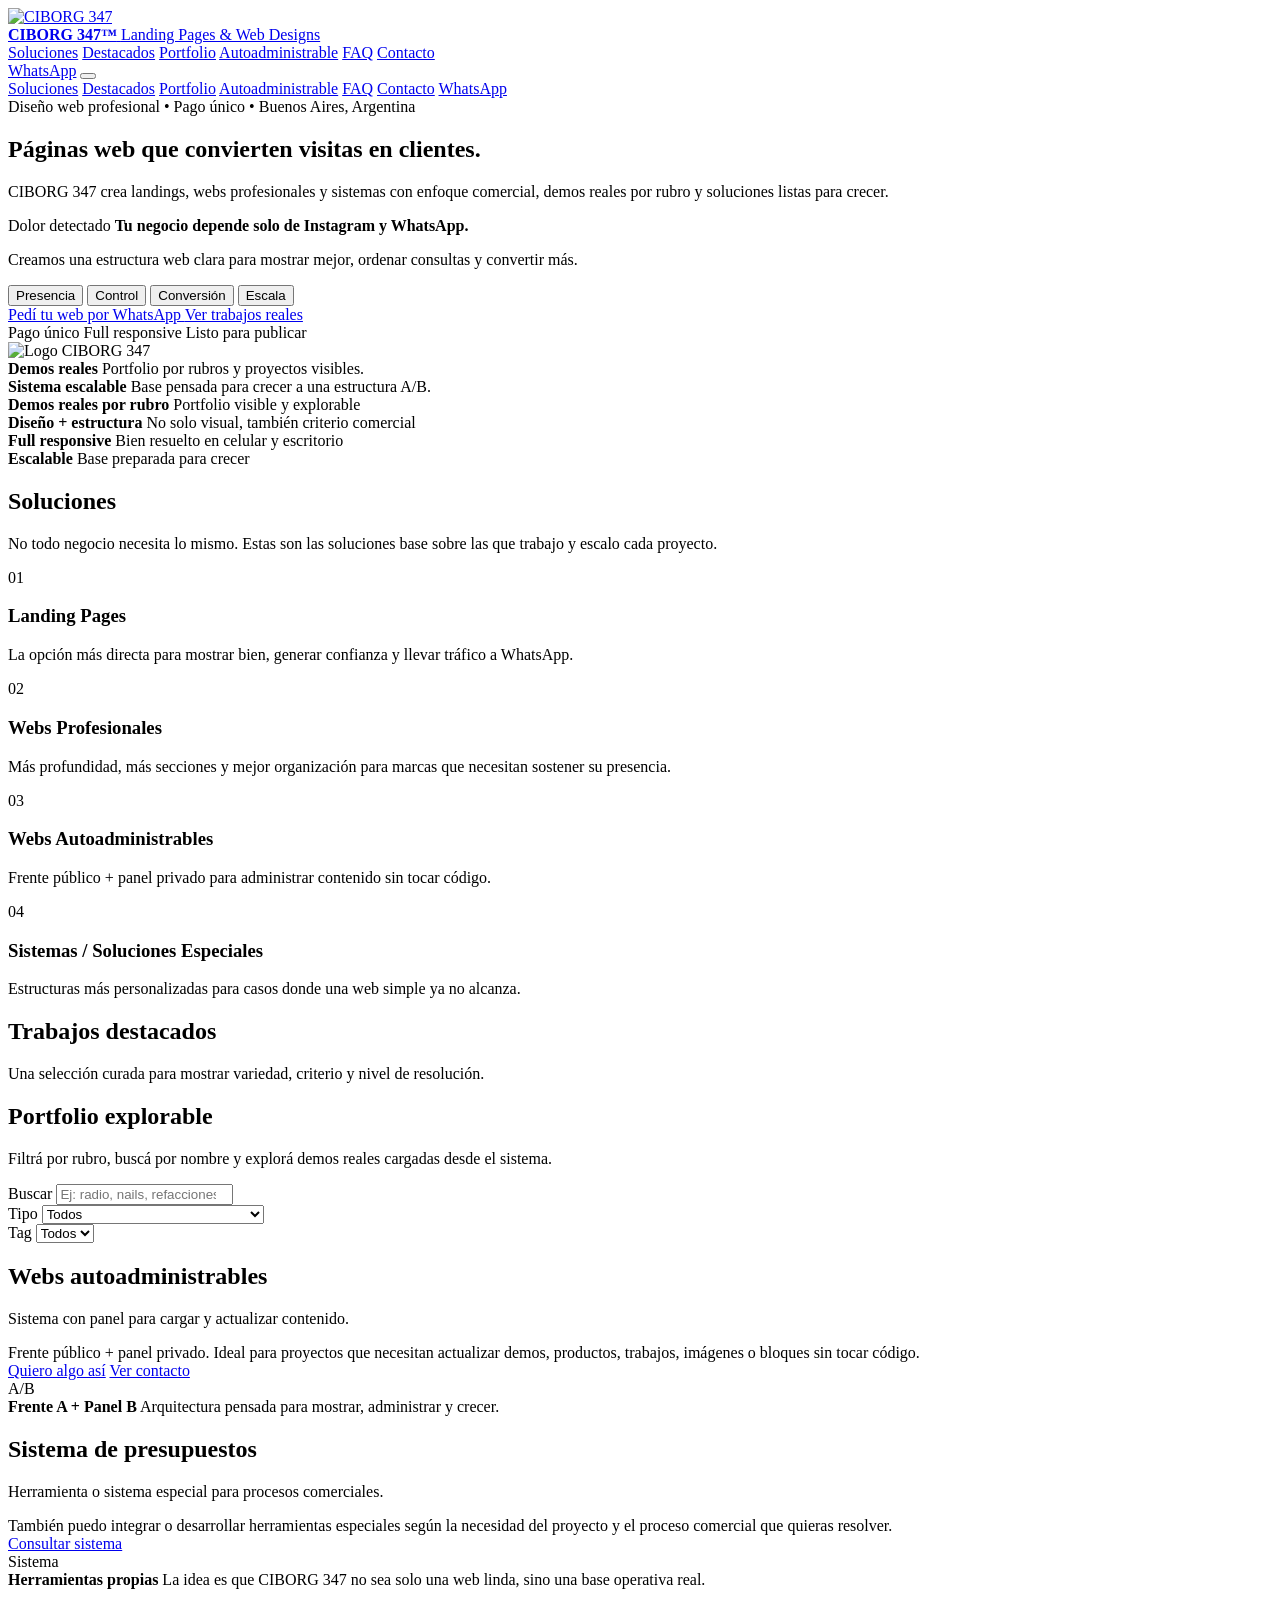
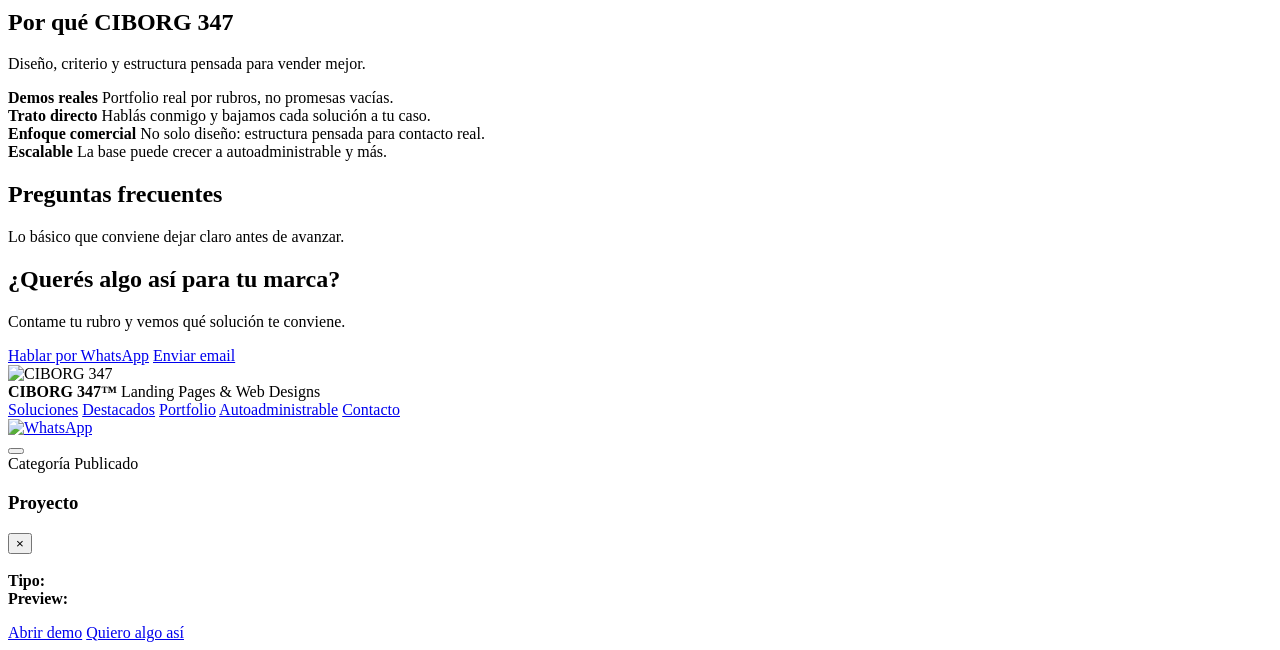
==== commit 05e634a5: "Update index.html" ====
--- a/public/index.html
+++ b/public/index.html
@@ -16,8 +16,8 @@
   <link id="dynamicFavicon" rel="icon" type="image/png" href="https://iili.io/fETkPEv.md.png" />
   <link rel="preconnect" href="https://fonts.googleapis.com">
   <link rel="preconnect" href="https://fonts.gstatic.com" crossorigin>
-  <link href="https://fonts.googleapis.com/css2?family=Inter:wght@300;400;500;600;700;800;900&family=Sora:wght@400;600;700;800&family=Space+Grotesk:wght@300;400;500;600;700;800;900&display=swap" rel="stylesheet">
-  <link rel="stylesheet" href="./ciborg347-styles-futurista.css" />
+  <link href="https://fonts.googleapis.com/css2?family=Poppins:wght@300;400;500;600;700;800;900&family=Sora:wght@400;600;700;800&display=swap" rel="stylesheet">
+  <link rel="stylesheet" href="./ciborg347-styles-futurista-v2.css" />
   <script src="https://cdn.jsdelivr.net/npm/@supabase/supabase-js@2"></script>
 </head>
 <body>
@@ -70,112 +70,395 @@
   <main id="inicio">
     <!-- Futuristic Hero Section -->
     <section class="hero" id="heroSection">
+      <div class="hero__glow" aria-hidden="true"></div>
+      <div id="heroBackgroundLayer" class="hero__backgroundLayer" aria-hidden="true"></div>
+      <div id="heroOverlayLayer" class="hero__overlayLayer" aria-hidden="true"></div>
+      <video id="heroVideo" class="hero__video" playsinline autoplay muted loop style="display:none"></video>
+
       <div class="hero__grid">
         <div class="hero__copy">
+          <div class="badge" id="heroBadge">
+            <span class="dot" aria-hidden="true"></span>
+            Diseño web profesional • Pago único • Buenos Aires, Argentina
+          </div>
+
           <h1 id="heroTitle">Páginas web que convierten visitas en clientes.</h1>
+
           <p id="heroSubtitle">
             CIBORG 347 crea landings, webs profesionales y sistemas con enfoque comercial, demos reales por rubro y soluciones listas para crecer.
           </p>
+
+          <div class="heroPain" aria-live="polite">
+            <span class="heroPain__label">Dolor detectado</span>
+            <strong id="heroPainTitle">Tu negocio depende solo de Instagram y WhatsApp.</strong>
+            <p id="heroPainText">Creamos una estructura web clara para mostrar mejor, ordenar consultas y convertir más.</p>
+            <div class="heroPain__tabs" id="heroPainTabs">
+              <button class="heroPain__tab isActive" type="button" data-pain="0">Presencia</button>
+              <button class="heroPain__tab" type="button" data-pain="1">Control</button>
+              <button class="heroPain__tab" type="button" data-pain="2">Conversión</button>
+              <button class="heroPain__tab" type="button" data-pain="3">Escala</button>
+            </div>
+          </div>
+
           <div class="hero__actions">
             <a id="heroWhatsAppBtn" class="btn btn--primary" href="#" target="_blank" rel="noopener">
-              <span>Pedí tu web</span>
+              <span>Pedí tu web por WhatsApp</span>
               <span class="loading" style="display: none;"></span>
             </a>
-            <a class="btn btn--ghost" href="#trabajos">Ver trabajos</a>
+            <a class="btn btn--ghost" href="#trabajos">Ver trabajos reales</a>
+          </div>
+
+          <div class="hero__chips">
+            <span class="kbd">Pago único</span>
+            <span class="kbd">Full responsive</span>
+            <span class="kbd">Listo para publicar</span>
           </div>
         </div>
 
         <div class="hero__card">
-          <div class="hero__logoWrap">
-            <img id="heroLogo" src="https://iili.io/fETkPEv.md.png" alt="Logo CIBORG 347" />
-          </div>
-          <div style="text-align: center;">
-            <h3 style="color: var(--text-primary); margin-bottom: 1rem;">Diseño Futurista</h3>
-            <p style="color: var(--text-secondary); font-size: 0.875rem;">
-              Experiencia UX de vanguardia con tecnologías de última generación
-            </p>
-          </div>
+          <div class="inner">
+            <div class="hero__logoWrap">
+              <img id="heroLogo" src="https://iili.io/fETkPEv.md.png" alt="Logo CIBORG 347" />
+            </div>
+
+            <div class="hero__miniGrid">
+              <article>
+                <strong>Demos reales</strong>
+                <span>Portfolio por rubros y proyectos visibles.</span>
+              </article>
+
+              <article>
+                <strong>Sistema escalable</strong>
+                <span>Base pensada para crecer a una estructura A/B.</span>
+              </article>
+            </div>
+          </div>
+        </div>
+      </div>
+    </section>
+
+    <!-- Authority Section -->
+    <section class="authority sectionAnchor">
+      <div class="wrap">
+        <div class="authority__grid" id="authorityGrid">
+          <article class="authority__item">
+            <strong>Demos reales por rubro</strong>
+            <span>Portfolio visible y explorable</span>
+          </article>
+
+          <article class="authority__item">
+            <strong>Diseño + estructura</strong>
+            <span>No solo visual, también criterio comercial</span>
+          </article>
+
+          <article class="authority__item">
+            <strong>Full responsive</strong>
+            <span>Bien resuelto en celular y escritorio</span>
+          </article>
+
+          <article class="authority__item">
+            <strong>Escalable</strong>
+            <span>Base preparada para crecer</span>
+          </article>
         </div>
       </div>
     </section>
 
     <!-- Solutions Section -->
-    <section id="soluciones" class="section">
-      <div class="section__head">
-        <h2>Soluciones</h2>
-        <p id="solutionsIntro">
-          No todo negocio necesita lo mismo. Estas son las soluciones base sobre las que trabajo y escalo cada proyecto.
-        </p>
-      </div>
-
-      <div class="solutionsGrid">
-        <article class="solutionCard fade-in">
-          <div class="solutionCard__icon">01</div>
-          <h3>Landing Pages</h3>
-          <p>La opción más directa para mostrar bien, generar confianza y llevar tráfico a WhatsApp.</p>
-        </article>
-
-        <article class="solutionCard fade-in">
-          <div class="solutionCard__icon">02</div>
-          <h3>Webs Profesionales</h3>
-          <p>Más profundidad, más secciones y mejor organización para marcas que necesitan sostener su presencia.</p>
-        </article>
-
-        <article class="solutionCard fade-in">
-          <div class="solutionCard__icon">03</div>
-          <h3>Webs Autoadministrables</h3>
-          <p>Frente público + panel privado para administrar contenido sin tocar código.</p>
-        </article>
-
-        <article class="solutionCard fade-in">
-          <div class="solutionCard__icon">04</div>
-          <h3>Sistemas / Soluciones Especiales</h3>
-          <p>Estructuras más personalizadas para casos donde una web simple ya no alcanza.</p>
-        </article>
-      </div>
-    </section>
-
-    <!-- Projects Section -->
-    <section id="trabajos" class="section">
-      <div class="section__head">
-        <h2>Portfolio</h2>
-        <p>Filtrá por rubro, buscá por nombre y explorá demos reales cargadas desde el sistema.</p>
-      </div>
-
-      <div class="projectsGrid" id="projectsGrid">
-        <!-- Projects will be loaded dynamically -->
+    <section id="soluciones" class="section section--solutions">
+      <div class="wrap">
+        <div class="section__head">
+          <div class="sectionIntro">
+            <h2>Soluciones</h2>
+          </div>
+          <p id="solutionsIntro">
+            No todo negocio necesita lo mismo. Estas son las soluciones base sobre las que trabajo y escalo cada proyecto.
+          </p>
+        </div>
+
+        <div class="solutionsGrid">
+          <article class="solutionCard">
+            <div class="solutionCard__icon">01</div>
+            <h3>Landing Pages</h3>
+            <p>La opción más directa para mostrar bien, generar confianza y llevar tráfico a WhatsApp.</p>
+          </article>
+
+          <article class="solutionCard">
+            <div class="solutionCard__icon">02</div>
+            <h3>Webs Profesionales</h3>
+            <p>Más profundidad, más secciones y mejor organización para marcas que necesitan sostener su presencia.</p>
+          </article>
+
+          <article class="solutionCard">
+            <div class="solutionCard__icon">03</div>
+            <h3>Webs Autoadministrables</h3>
+            <p>Frente público + panel privado para administrar contenido sin tocar código.</p>
+          </article>
+
+          <article class="solutionCard">
+            <div class="solutionCard__icon">04</div>
+            <h3>Sistemas / Soluciones Especiales</h3>
+            <p>Estructuras más personalizadas para casos donde una web simple ya no alcanza.</p>
+          </article>
+        </div>
+      </div>
+    </section>
+
+    <!-- Featured Section -->
+    <section id="destacados" class="section section--featured">
+      <div class="wrap">
+        <div class="section__head">
+          <div class="sectionIntro">
+            <h2>Trabajos destacados</h2>
+          </div>
+          <p>Una selección curada para mostrar variedad, criterio y nivel de resolución.</p>
+        </div>
+
+        <div class="featuredGrid" id="featuredGrid"></div>
+      </div>
+    </section>
+
+    <!-- Portfolio Section -->
+    <section id="trabajos" class="section section--portfolio">
+      <div class="wrap portfolioPanel">
+        <div class="section__head">
+          <div class="sectionIntro">
+            <h2>Portfolio explorable</h2>
+          </div>
+          <p>Filtrá por rubro, buscá por nombre y explorá demos reales cargadas desde el sistema.</p>
+        </div>
+
+        <div class="toolbar toolbar--panel">
+          <div class="chips" id="categoryChips"></div>
+
+          <div class="toolbar__right toolbar__right--triple">
+            <div class="field">
+              <label for="searchInput">Buscar</label>
+              <input id="searchInput" type="search" placeholder="Ej: radio, nails, refacciones..." />
+            </div>
+
+            <div class="field field--small">
+              <label for="typeFilter">Tipo</label>
+              <select id="typeFilter">
+                <option value="__all__">Todos</option>
+                <option value="Landing Pages">Landing Pages</option>
+                <option value="Webs Profesionales">Webs Profesionales</option>
+                <option value="Webs Autoadministrables">Webs Autoadministrables</option>
+                <option value="Sistemas / Soluciones Especiales">Sistemas / Soluciones Especiales</option>
+              </select>
+            </div>
+
+            <div class="field field--small">
+              <label for="tagFilter">Tag</label>
+              <select id="tagFilter">
+                <option value="__all__">Todos</option>
+              </select>
+            </div>
+          </div>
+        </div>
+
+        <div id="stateBox" class="state" aria-live="polite"></div>
+        <div id="projectsGrid" class="projectsGrid"></div>
+
+        <div class="moreWrap" id="moreWrap" style="display:none">
+          <button id="moreBtn" class="btn btn--ghost" type="button">Ver más</button>
+        </div>
+      </div>
+    </section>
+
+    <!-- Autoadmin Section -->
+    <section id="autoadmin" class="section section--autoadmin">
+      <div class="wrap splitPanel">
+        <div class="splitBlock__copy">
+          <div class="section__head section__head--left">
+            <div class="sectionIntro">
+              <h2 id="autoadminTitle">Webs autoadministrables</h2>
+            </div>
+            <p id="autoadminSubtitle">Sistema con panel para cargar y actualizar contenido.</p>
+          </div>
+
+          <div class="richText" id="autoadminContent">
+            Frente público + panel privado. Ideal para proyectos que necesitan actualizar demos, productos, trabajos, imágenes o bloques sin tocar código.
+          </div>
+
+          <div class="hero__actions">
+            <a id="autoadminBtn" class="btn btn--primary" href="#" target="_blank" rel="noopener">Quiero algo así</a>
+            <a class="btn btn--ghost" href="#contacto">Ver contacto</a>
+          </div>
+        </div>
+
+        <div class="splitBlock__visual">
+          <div class="visualCard">
+            <div class="visualCard__badge">A/B</div>
+            <strong>Frente A + Panel B</strong>
+            <span>Arquitectura pensada para mostrar, administrar y crecer.</span>
+          </div>
+        </div>
+      </div>
+    </section>
+
+    <!-- Budget Section -->
+    <section class="section section--systems">
+      <div class="wrap splitPanel">
+        <div class="splitBlock__copy">
+          <div class="section__head section__head--left">
+            <div class="sectionIntro">
+              <h2 id="budgetTitle">Sistema de presupuestos</h2>
+            </div>
+            <p id="budgetSubtitle">Herramienta o sistema especial para procesos comerciales.</p>
+          </div>
+
+          <div class="richText" id="budgetContent">
+            También puedo integrar o desarrollar herramientas especiales según la necesidad del proyecto y el proceso comercial que quieras resolver.
+          </div>
+
+          <div class="hero__actions">
+            <a id="budgetBtn" class="btn btn--primary" href="#" target="_blank" rel="noopener">Consultar sistema</a>
+          </div>
+        </div>
+
+        <div class="splitBlock__visual">
+          <div class="visualCard visualCard--alt">
+            <div class="visualCard__badge">Sistema</div>
+            <strong>Herramientas propias</strong>
+            <span>La idea es que CIBORG 347 no sea solo una web linda, sino una base operativa real.</span>
+          </div>
+        </div>
+      </div>
+    </section>
+
+    <!-- Why Section -->
+    <section class="section section--why">
+      <div class="wrap">
+        <div class="section__head">
+          <div class="sectionIntro">
+            <h2>Por qué CIBORG 347</h2>
+          </div>
+          <p id="differentialsSubtitle">Diseño, criterio y estructura pensada para vender mejor.</p>
+        </div>
+
+        <div class="differentialsGrid">
+          <article class="diffCard">
+            <strong>Demos reales</strong>
+            <span>Portfolio real por rubros, no promesas vacías.</span>
+          </article>
+
+          <article class="diffCard">
+            <strong>Trato directo</strong>
+            <span>Hablás conmigo y bajamos cada solución a tu caso.</span>
+          </article>
+
+          <article class="diffCard">
+            <strong>Enfoque comercial</strong>
+            <span>No solo diseño: estructura pensada para contacto real.</span>
+          </article>
+
+          <article class="diffCard">
+            <strong>Escalable</strong>
+            <span>La base puede crecer a autoadministrable y más.</span>
+          </article>
+        </div>
+      </div>
+    </section>
+
+    <!-- FAQ Section -->
+    <section id="faq" class="section section--faq">
+      <div class="wrap">
+        <div class="section__head">
+          <div class="sectionIntro">
+            <h2>Preguntas frecuentes</h2>
+          </div>
+          <p>Lo básico que conviene dejar claro antes de avanzar.</p>
+        </div>
+
+        <div id="faqList" class="faqList"></div>
       </div>
     </section>
 
     <!-- Contact Section -->
-    <section id="contacto" class="section">
-      <div class="section__head">
-        <h2 id="finalCtaTitle">¿Querés algo así para tu marca?</h2>
-        <p id="finalCtaSubtitle">Contame tu rubro y vemos qué solución te conviene.</p>
-      </div>
-
-      <div class="hero__actions" style="justify-content: center; margin-top: 2rem;">
-        <a id="finalWhatsAppBtn" class="btn btn--primary" href="#" target="_blank" rel="noopener">Hablar por WhatsApp</a>
-        <a id="emailContactBtn" class="btn btn--ghost" href="mailto:ciborg347@gmail.com">Enviar email</a>
+    <section id="contacto" class="section section--contact">
+      <div class="wrap ctaPanel ctaPanel--neon">
+        <div>
+          <h2 id="finalCtaTitle">¿Querés algo así para tu marca?</h2>
+          <p id="finalCtaSubtitle">Contame tu rubro y vemos qué solución te conviene.</p>
+        </div>
+
+        <div class="hero__actions">
+          <a id="finalWhatsAppBtn" class="btn btn--primary" href="#" target="_blank" rel="noopener">Hablar por WhatsApp</a>
+          <a id="emailContactBtn" class="btn btn--ghost" href="mailto:ciborg347@gmail.com">Enviar email</a>
+        </div>
       </div>
     </section>
   </main>
+
+  <!-- Futuristic Footer -->
+  <footer class="footer" id="siteFooter">
+    <div class="wrap footer__inner">
+      <div class="footer__brand">
+        <img id="footerBrandLogo" src="https://iili.io/fETkPEv.md.png" alt="CIBORG 347" />
+        <div>
+          <strong id="footerBrandTitle">CIBORG 347™</strong>
+          <span id="footerBrandTagline">Landing Pages & Web Designs</span>
+        </div>
+      </div>
+
+      <div class="footer__links">
+        <a href="#soluciones">Soluciones</a>
+        <a href="#destacados">Destacados</a>
+        <a href="#trabajos">Portfolio</a>
+        <a href="#autoadmin">Autoadministrable</a>
+        <a href="#contacto">Contacto</a>
+      </div>
+    </div>
+  </footer>
+
+  <!-- Futuristic WhatsApp Float -->
+  <a id="waFloat" class="waFloat" href="#" target="_blank" rel="noopener" aria-label="WhatsApp">
+    <img src="https://iili.io/BdFrUs1.webp" alt="WhatsApp" />
+  </a>
 
   <!-- Futuristic Modal -->
   <div id="projectModal" class="modal" aria-hidden="true">
-    <button class="modal__backdrop" type="button" aria-label="Cerrar"></button>
-    <div class="modal__panel">
-      <!-- Modal content will be loaded dynamically -->
+    <button id="modalBackdrop" class="modal__backdrop" type="button" aria-label="Cerrar"></button>
+
+    <div class="modal__panel" role="dialog" aria-modal="true">
+      <div class="modal__header">
+        <div>
+          <div class="modal__tagsRow">
+            <span id="modalCategory" class="tag">Categoría</span>
+            <span id="modalStatus" class="statusPill">Publicado</span>
+          </div>
+          <h3 id="modalTitle">Proyecto</h3>
+        </div>
+
+        <button id="modalClose" class="iconBtn" type="button" aria-label="Cerrar">×</button>
+      </div>
+
+      <div class="modal__content">
+        <div class="modal__imageWrap">
+          <img id="modalImage" src="" alt="" />
+        </div>
+
+        <div class="modal__info">
+          <div class="metaList">
+            <div><strong>Tipo:</strong> <span id="modalType"></span></div>
+            <div><strong>Preview:</strong> <span id="modalPreviewType"></span></div>
+          </div>
+
+          <div id="modalTagsList" class="modal__tagsList"></div>
+
+          <p id="modalShort"></p>
+          <p id="modalFull" class="muted"></p>
+
+          <div class="hero__actions hero__actions--column">
+            <a id="modalDemoBtn" class="btn btn--primary" href="#" target="_blank" rel="noopener">Abrir demo</a>
+            <a id="modalWhatsAppBtn" class="btn btn--ghost" href="#" target="_blank" rel="noopener">Quiero algo así</a>
+          </div>
+        </div>
+      </div>
     </div>
   </div>
 
-  <!-- Futuristic WhatsApp Float -->
-  <a id="waFloat" class="waFloat" href="#" target="_blank" rel="noopener" aria-label="WhatsApp">
-    <svg width="24" height="24" viewBox="0 0 24 24" fill="currentColor">
-      <path d="M17.472 14.382c-.297-.149-1.758-.867-2.03-1.04L12 13V7c0-1.103-.897-2-2-2s-2 .897-2 2v6l-3.442-2.658c-.272-.173-1.733-.891-2.03-1.04-.23-.115-.478-.198-.75-.198-.447 0-.87.173-1.192.432L2.5 12.5c-.5.5-.5 1.207-.5 1.707v4c0 .827.673 1.5 1.5 1.5h16c.827 0 1.5-.673 1.5-1.5v-4c0-.5-.5-1.207-.5-1.707l-3.778-3.778c-.259-.259-.745-.432-1.192-.432-.272 0-.52.083-.75.198z"/>
-    </svg>
-  </a>
-
-  <script src="./ciborg347-app-futurista.js"></script>
+  <script src="./ciborg347-app-futurista-v2.js"></script>
 </body>
 </html>
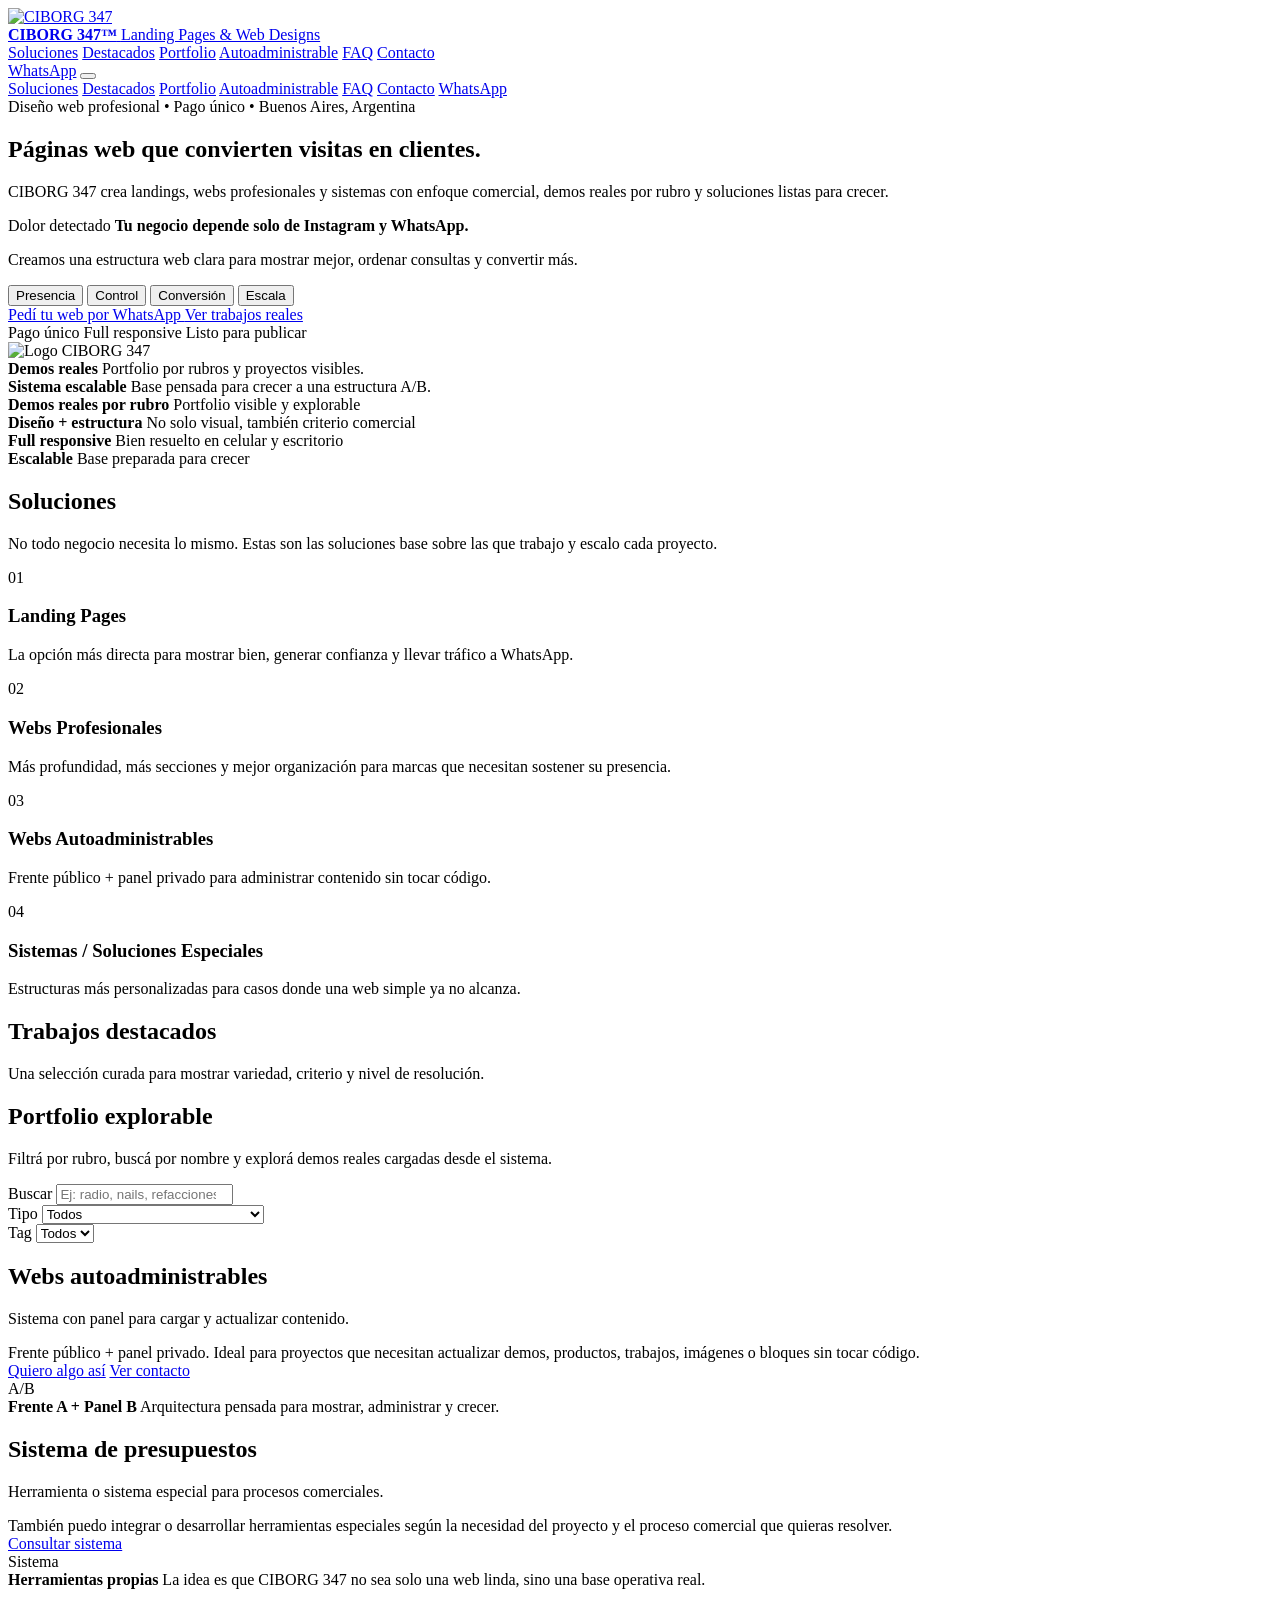
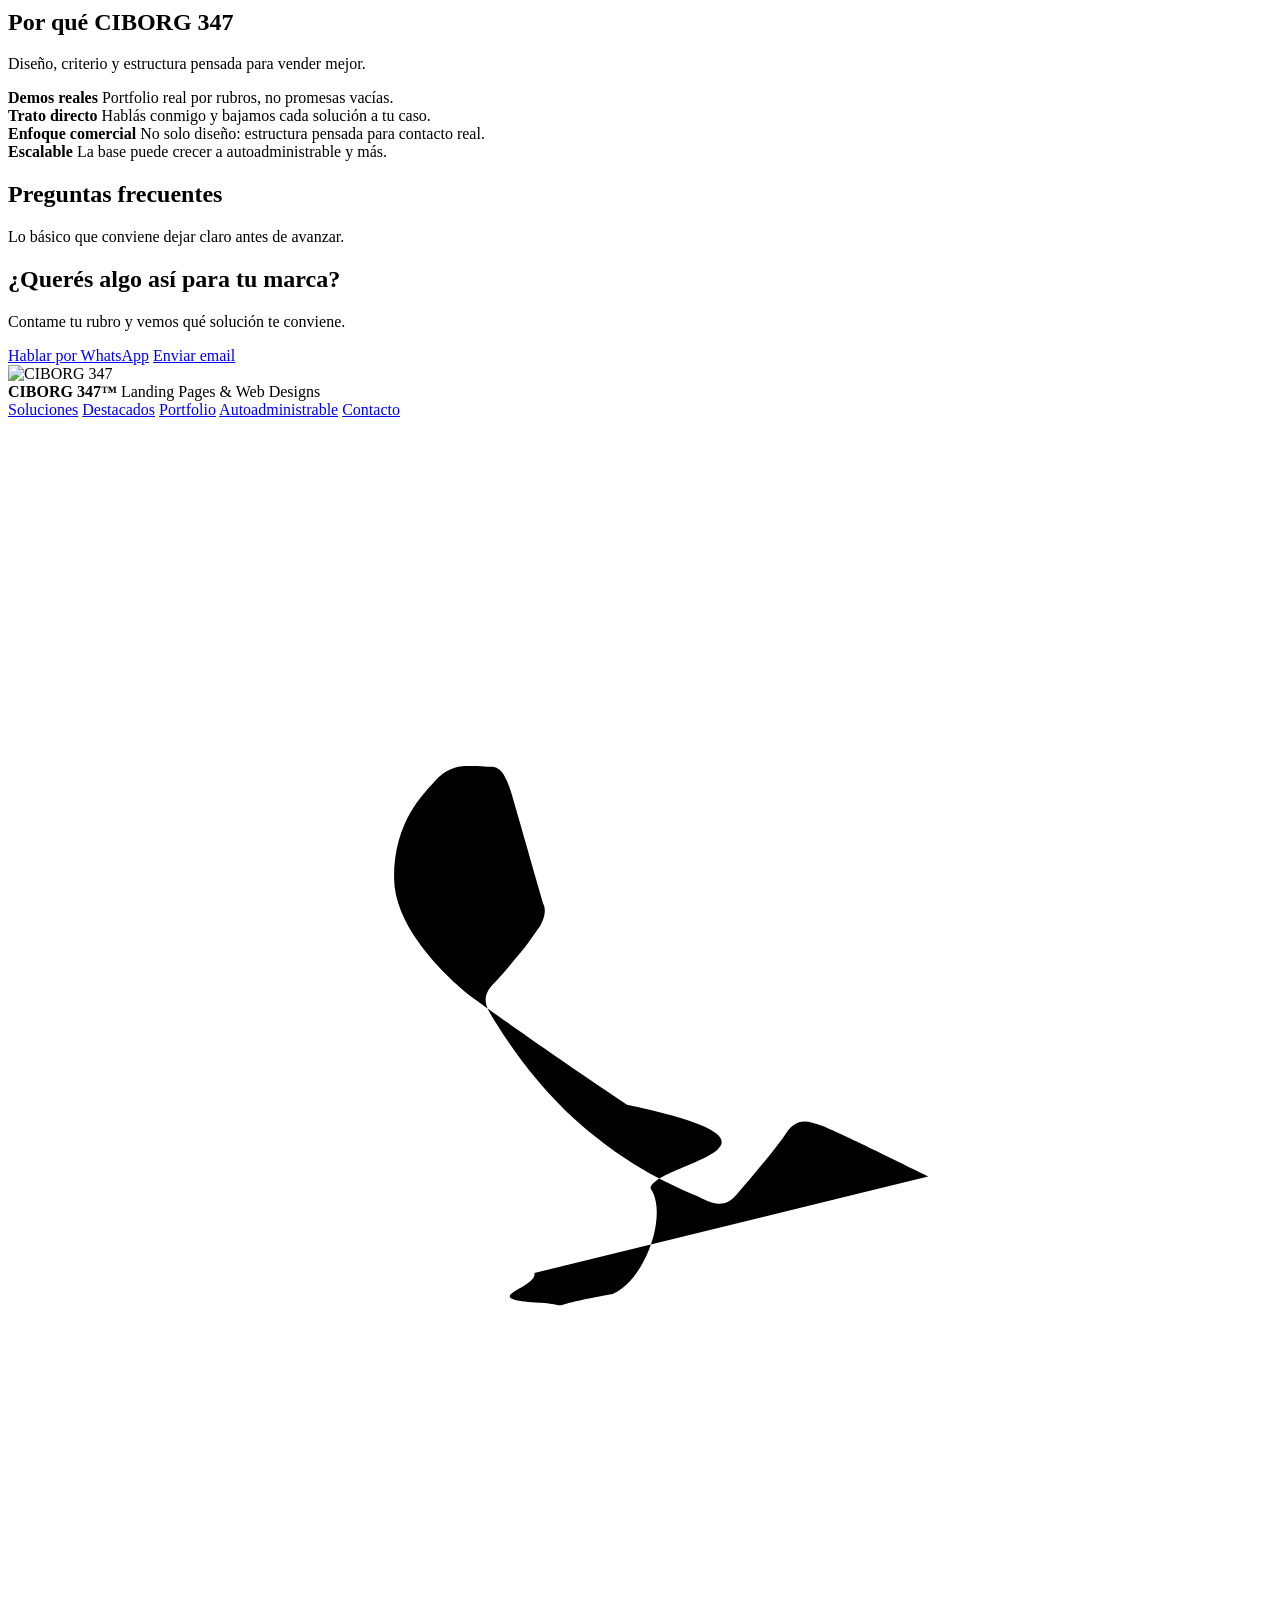
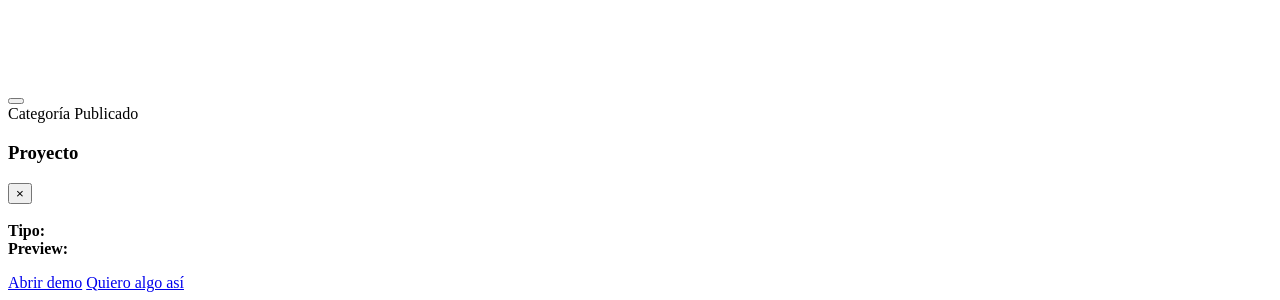
==== commit b5a339ea: "Update index.html" ====
--- a/public/index.html
+++ b/public/index.html
@@ -414,7 +414,9 @@
 
   <!-- Futuristic WhatsApp Float -->
   <a id="waFloat" class="waFloat" href="#" target="_blank" rel="noopener" aria-label="WhatsApp">
-    <img src="https://iili.io/BdFrUs1.webp" alt="WhatsApp" />
+    <svg viewBox="0 0 24 24" xmlns="http://www.w3.org/2000/svg">
+      <path d="M17.472 14.382c-.297-.149-1.758-.867-2.03-.967-.273-.099-.471-.149-.67.15-.197.297-.767.966-.94 1.164-.173.199-.347.223-.644.075-.297-.15-1.255-.463-2.39-1.475-.883-.788-1.48-1.761-1.653-2.059-.173-.297-.018-.458.13-.606.134-.133.298-.347.446-.52.149-.174.262-.349.388-.526.066-.127.111-.258.066-.388-.045-.13-.447-1.548-.616-2.123-.169-.574-.335-.497-.462-.506-.127-.009-.273-.011-.419-.011-.146 0-.384.066-.584.297-.2.231-.764.746-.764 1.822 0 1.076 1.275 2.116 1.456 2.252.181.136 1.247.9 2.967 2.059 3.72.788.526 1.099.447 1.586.342.49-.105 1.758-.719 2.006-1.413.248-.694.248-1.289.173-1.413-.074-.124-.272-.198-.57-.347m-5.421 7.403h-.004a9.87 9.87 0 01-5.031-1.378l-.361-.214-3.741.982.998-3.648-.235-.374a9.86 9.86 0 01-1.51-5.26c.001-5.45 4.436-9.884 9.888-9.884 2.64 0 5.122 1.03 6.988 2.898a9.825 9.825 0 012.893 6.994c-.003 5.45-4.437 9.884-9.885 9.884m8.413-18.297A11.815 11.815 0 0012.05 0C5.495 0 .16 5.335.157 11.892c0 2.096.547 4.142 1.588 5.945L.057 24l6.305-1.654a11.882 11.882 0 005.683 1.448h.005c6.554 0 11.89-5.335 11.893-11.893a11.821 11.821 0 00-3.48-8.413Z"/>
+    </svg>
   </a>
 
   <!-- Futuristic Modal -->
@@ -460,5 +462,3 @@
   </div>
 
   <script src="./ciborg347-app-futurista-v2.js"></script>
-</body>
-</html>
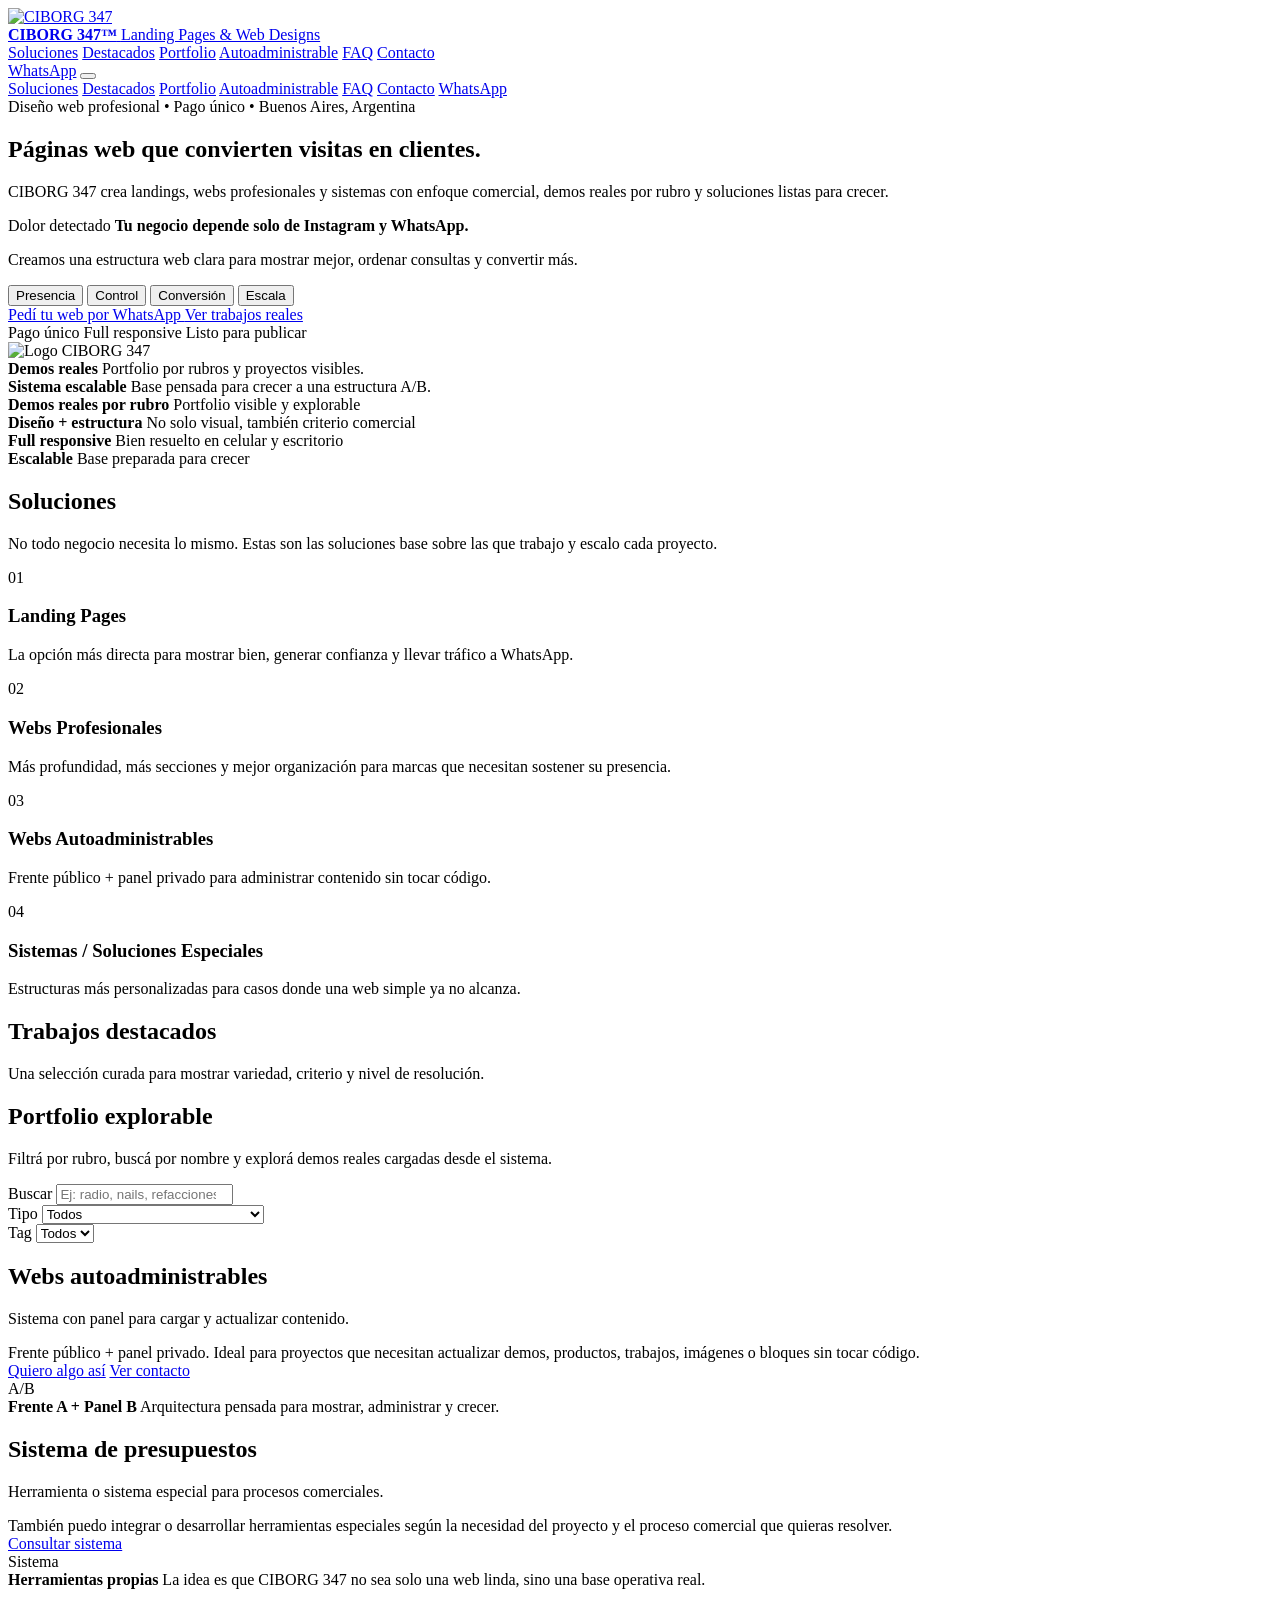
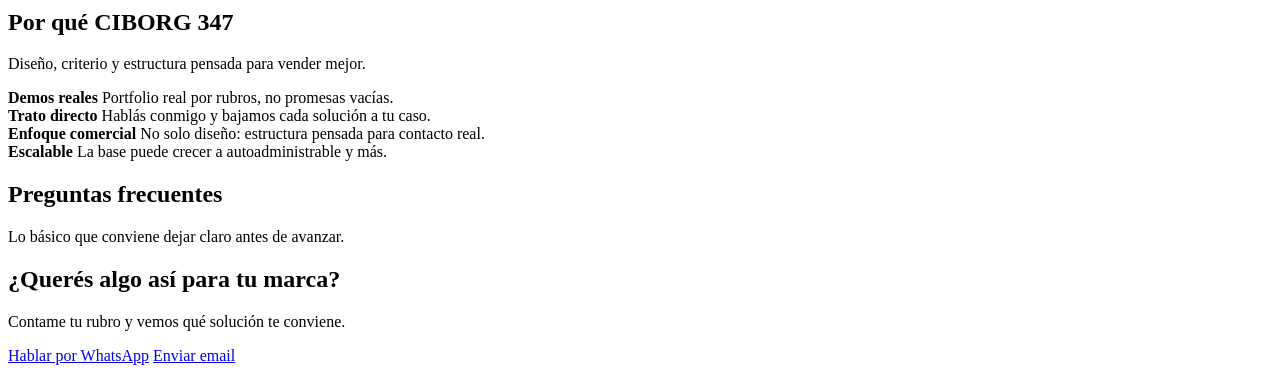
==== commit 5f79e1a5: "Update index.html" ====
--- a/public/index.html
+++ b/public/index.html
@@ -386,79 +386,3 @@
         <div class="hero__actions">
           <a id="finalWhatsAppBtn" class="btn btn--primary" href="#" target="_blank" rel="noopener">Hablar por WhatsApp</a>
           <a id="emailContactBtn" class="btn btn--ghost" href="mailto:ciborg347@gmail.com">Enviar email</a>
-        </div>
-      </div>
-    </section>
-  </main>
-
-  <!-- Futuristic Footer -->
-  <footer class="footer" id="siteFooter">
-    <div class="wrap footer__inner">
-      <div class="footer__brand">
-        <img id="footerBrandLogo" src="https://iili.io/fETkPEv.md.png" alt="CIBORG 347" />
-        <div>
-          <strong id="footerBrandTitle">CIBORG 347™</strong>
-          <span id="footerBrandTagline">Landing Pages & Web Designs</span>
-        </div>
-      </div>
-
-      <div class="footer__links">
-        <a href="#soluciones">Soluciones</a>
-        <a href="#destacados">Destacados</a>
-        <a href="#trabajos">Portfolio</a>
-        <a href="#autoadmin">Autoadministrable</a>
-        <a href="#contacto">Contacto</a>
-      </div>
-    </div>
-  </footer>
-
-  <!-- Futuristic WhatsApp Float -->
-  <a id="waFloat" class="waFloat" href="#" target="_blank" rel="noopener" aria-label="WhatsApp">
-    <svg viewBox="0 0 24 24" xmlns="http://www.w3.org/2000/svg">
-      <path d="M17.472 14.382c-.297-.149-1.758-.867-2.03-.967-.273-.099-.471-.149-.67.15-.197.297-.767.966-.94 1.164-.173.199-.347.223-.644.075-.297-.15-1.255-.463-2.39-1.475-.883-.788-1.48-1.761-1.653-2.059-.173-.297-.018-.458.13-.606.134-.133.298-.347.446-.52.149-.174.262-.349.388-.526.066-.127.111-.258.066-.388-.045-.13-.447-1.548-.616-2.123-.169-.574-.335-.497-.462-.506-.127-.009-.273-.011-.419-.011-.146 0-.384.066-.584.297-.2.231-.764.746-.764 1.822 0 1.076 1.275 2.116 1.456 2.252.181.136 1.247.9 2.967 2.059 3.72.788.526 1.099.447 1.586.342.49-.105 1.758-.719 2.006-1.413.248-.694.248-1.289.173-1.413-.074-.124-.272-.198-.57-.347m-5.421 7.403h-.004a9.87 9.87 0 01-5.031-1.378l-.361-.214-3.741.982.998-3.648-.235-.374a9.86 9.86 0 01-1.51-5.26c.001-5.45 4.436-9.884 9.888-9.884 2.64 0 5.122 1.03 6.988 2.898a9.825 9.825 0 012.893 6.994c-.003 5.45-4.437 9.884-9.885 9.884m8.413-18.297A11.815 11.815 0 0012.05 0C5.495 0 .16 5.335.157 11.892c0 2.096.547 4.142 1.588 5.945L.057 24l6.305-1.654a11.882 11.882 0 005.683 1.448h.005c6.554 0 11.89-5.335 11.893-11.893a11.821 11.821 0 00-3.48-8.413Z"/>
-    </svg>
-  </a>
-
-  <!-- Futuristic Modal -->
-  <div id="projectModal" class="modal" aria-hidden="true">
-    <button id="modalBackdrop" class="modal__backdrop" type="button" aria-label="Cerrar"></button>
-
-    <div class="modal__panel" role="dialog" aria-modal="true">
-      <div class="modal__header">
-        <div>
-          <div class="modal__tagsRow">
-            <span id="modalCategory" class="tag">Categoría</span>
-            <span id="modalStatus" class="statusPill">Publicado</span>
-          </div>
-          <h3 id="modalTitle">Proyecto</h3>
-        </div>
-
-        <button id="modalClose" class="iconBtn" type="button" aria-label="Cerrar">×</button>
-      </div>
-
-      <div class="modal__content">
-        <div class="modal__imageWrap">
-          <img id="modalImage" src="" alt="" />
-        </div>
-
-        <div class="modal__info">
-          <div class="metaList">
-            <div><strong>Tipo:</strong> <span id="modalType"></span></div>
-            <div><strong>Preview:</strong> <span id="modalPreviewType"></span></div>
-          </div>
-
-          <div id="modalTagsList" class="modal__tagsList"></div>
-
-          <p id="modalShort"></p>
-          <p id="modalFull" class="muted"></p>
-
-          <div class="hero__actions hero__actions--column">
-            <a id="modalDemoBtn" class="btn btn--primary" href="#" target="_blank" rel="noopener">Abrir demo</a>
-            <a id="modalWhatsAppBtn" class="btn btn--ghost" href="#" target="_blank" rel="noopener">Quiero algo así</a>
-          </div>
-        </div>
-      </div>
-    </div>
-  </div>
-
-  <script src="./ciborg347-app-futurista-v2.js"></script>
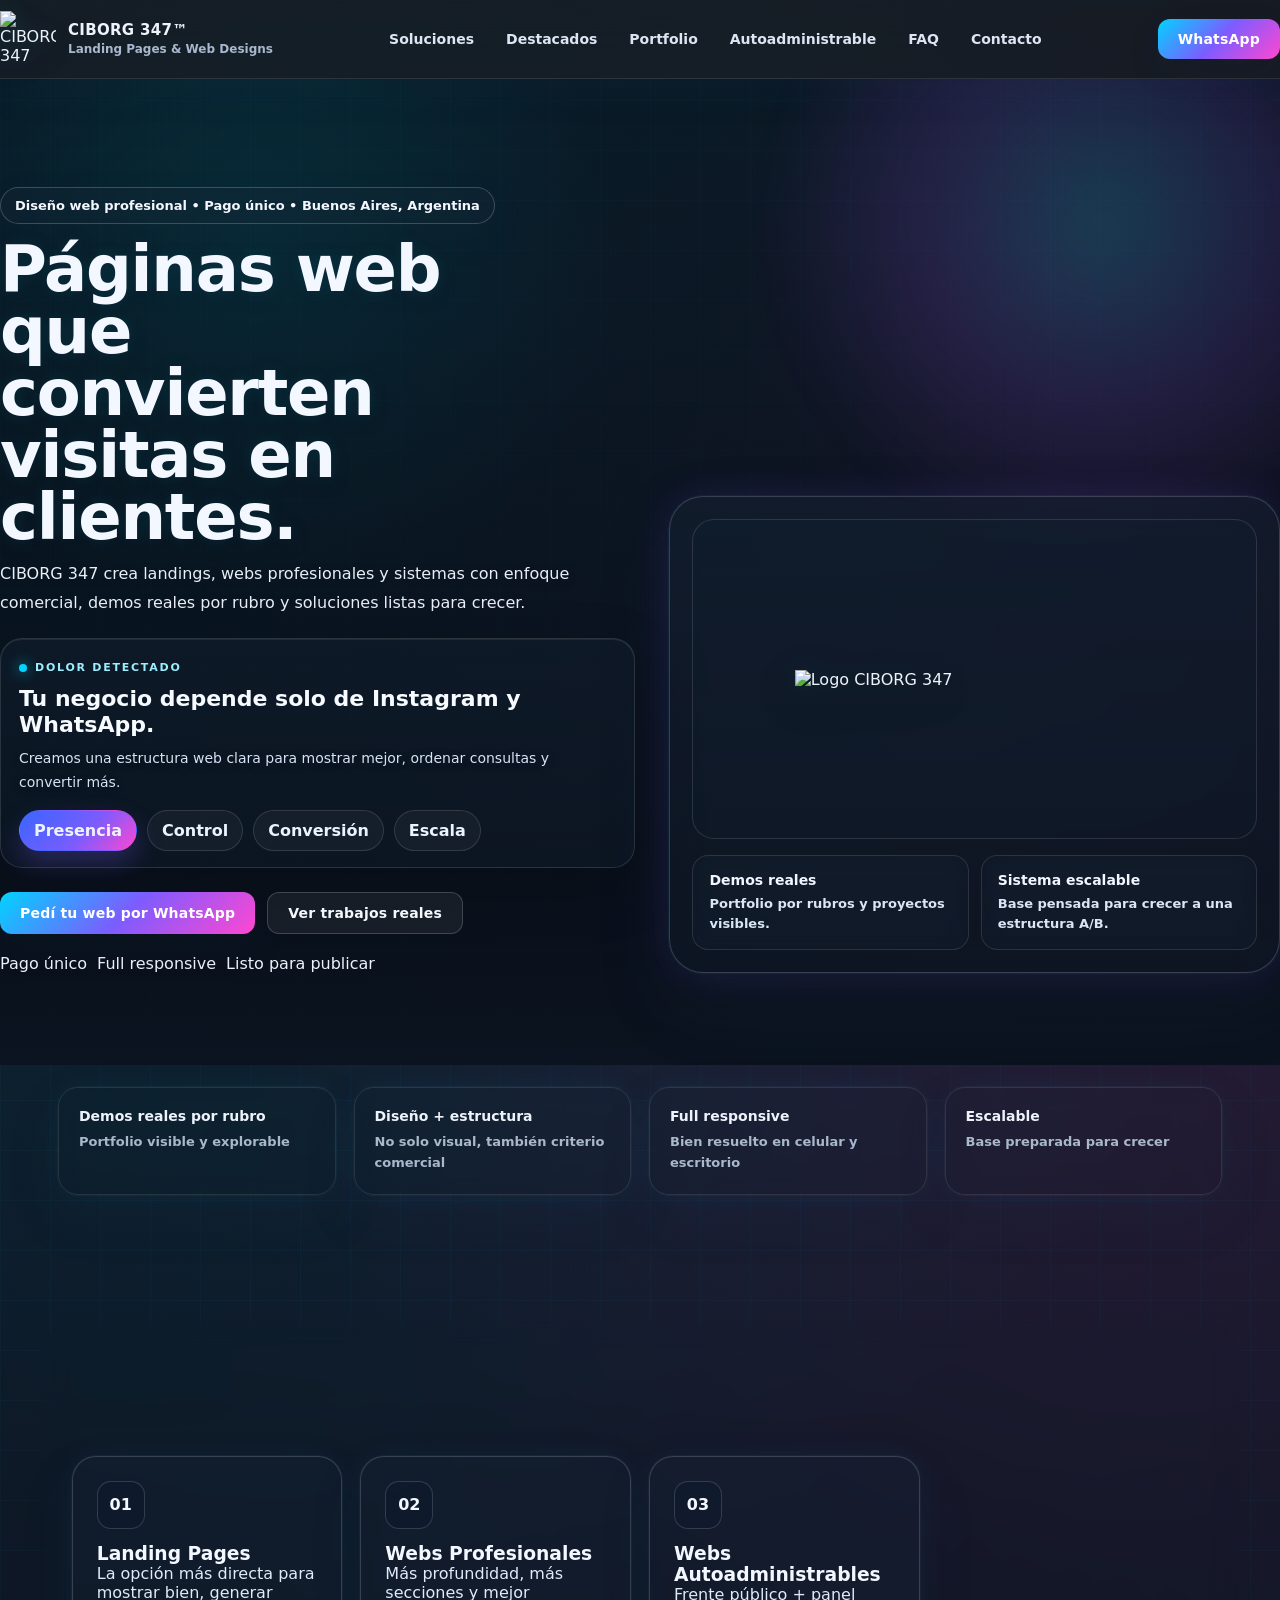
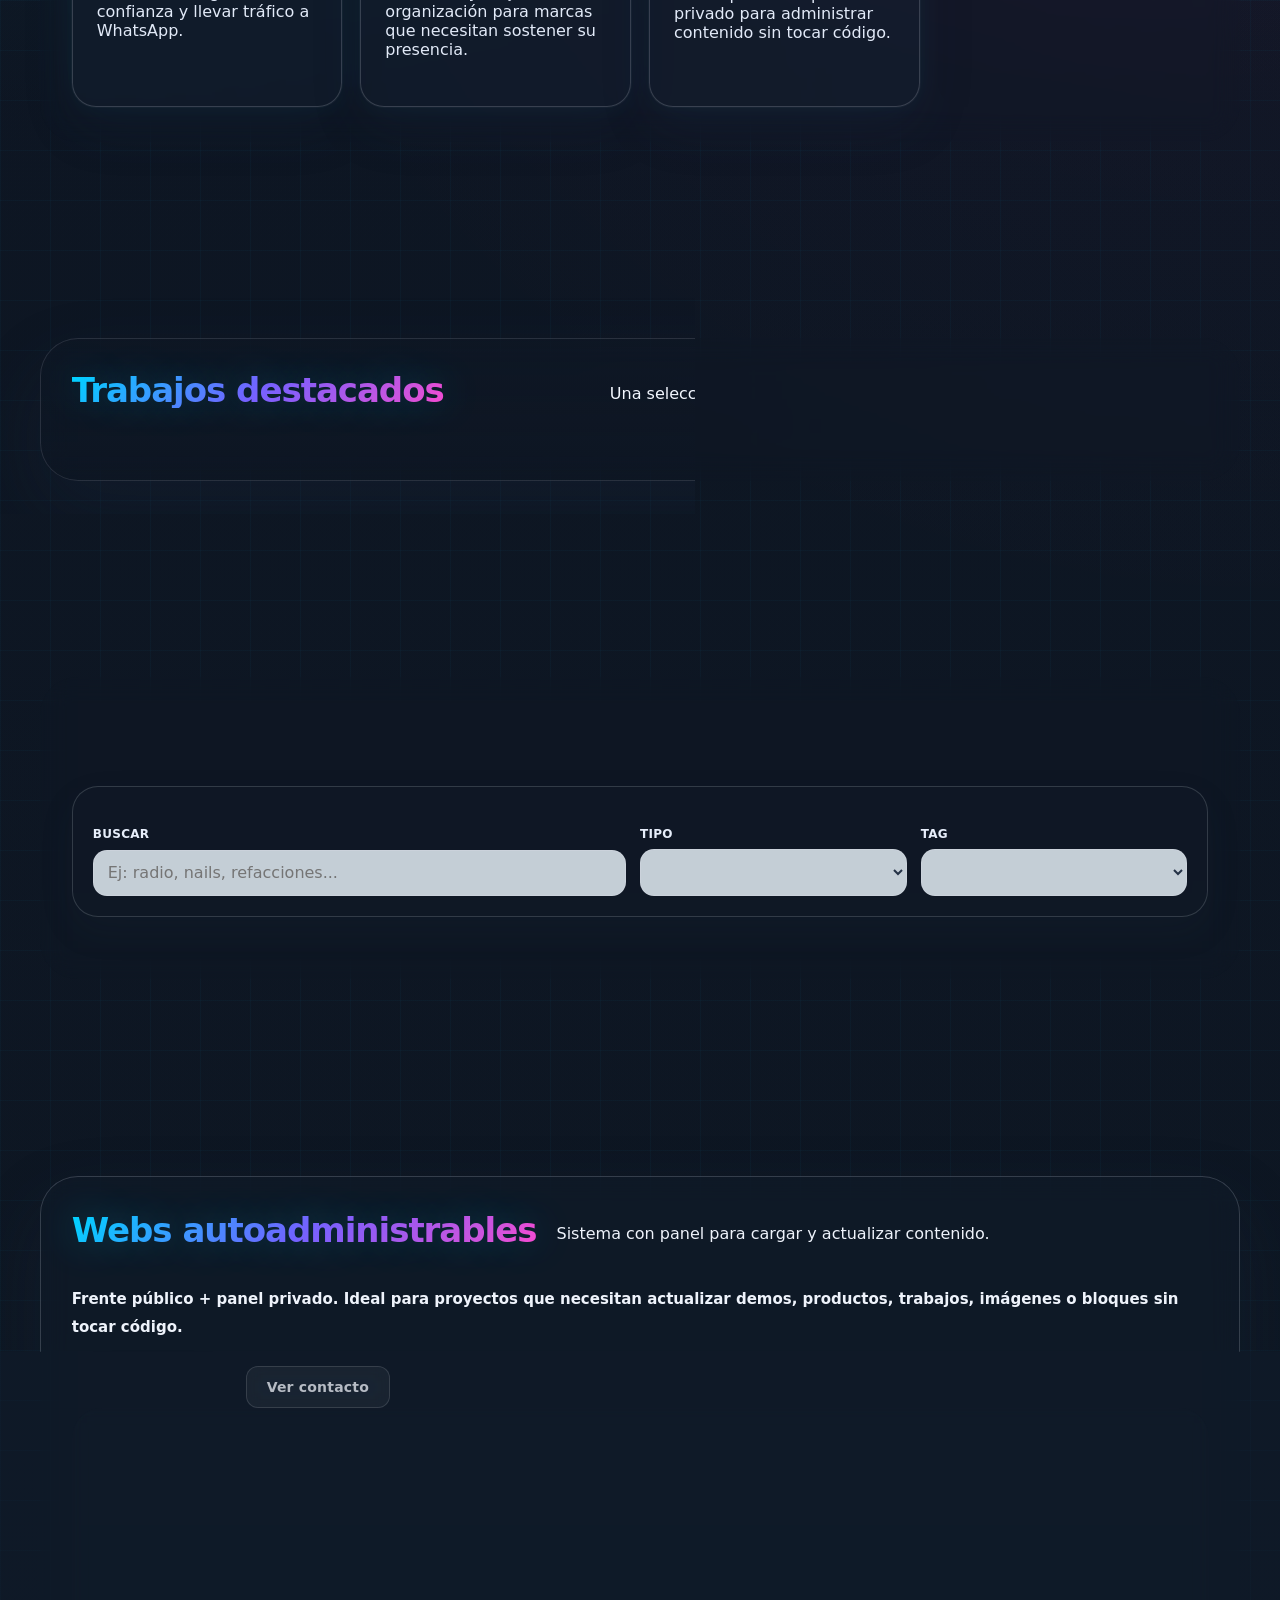
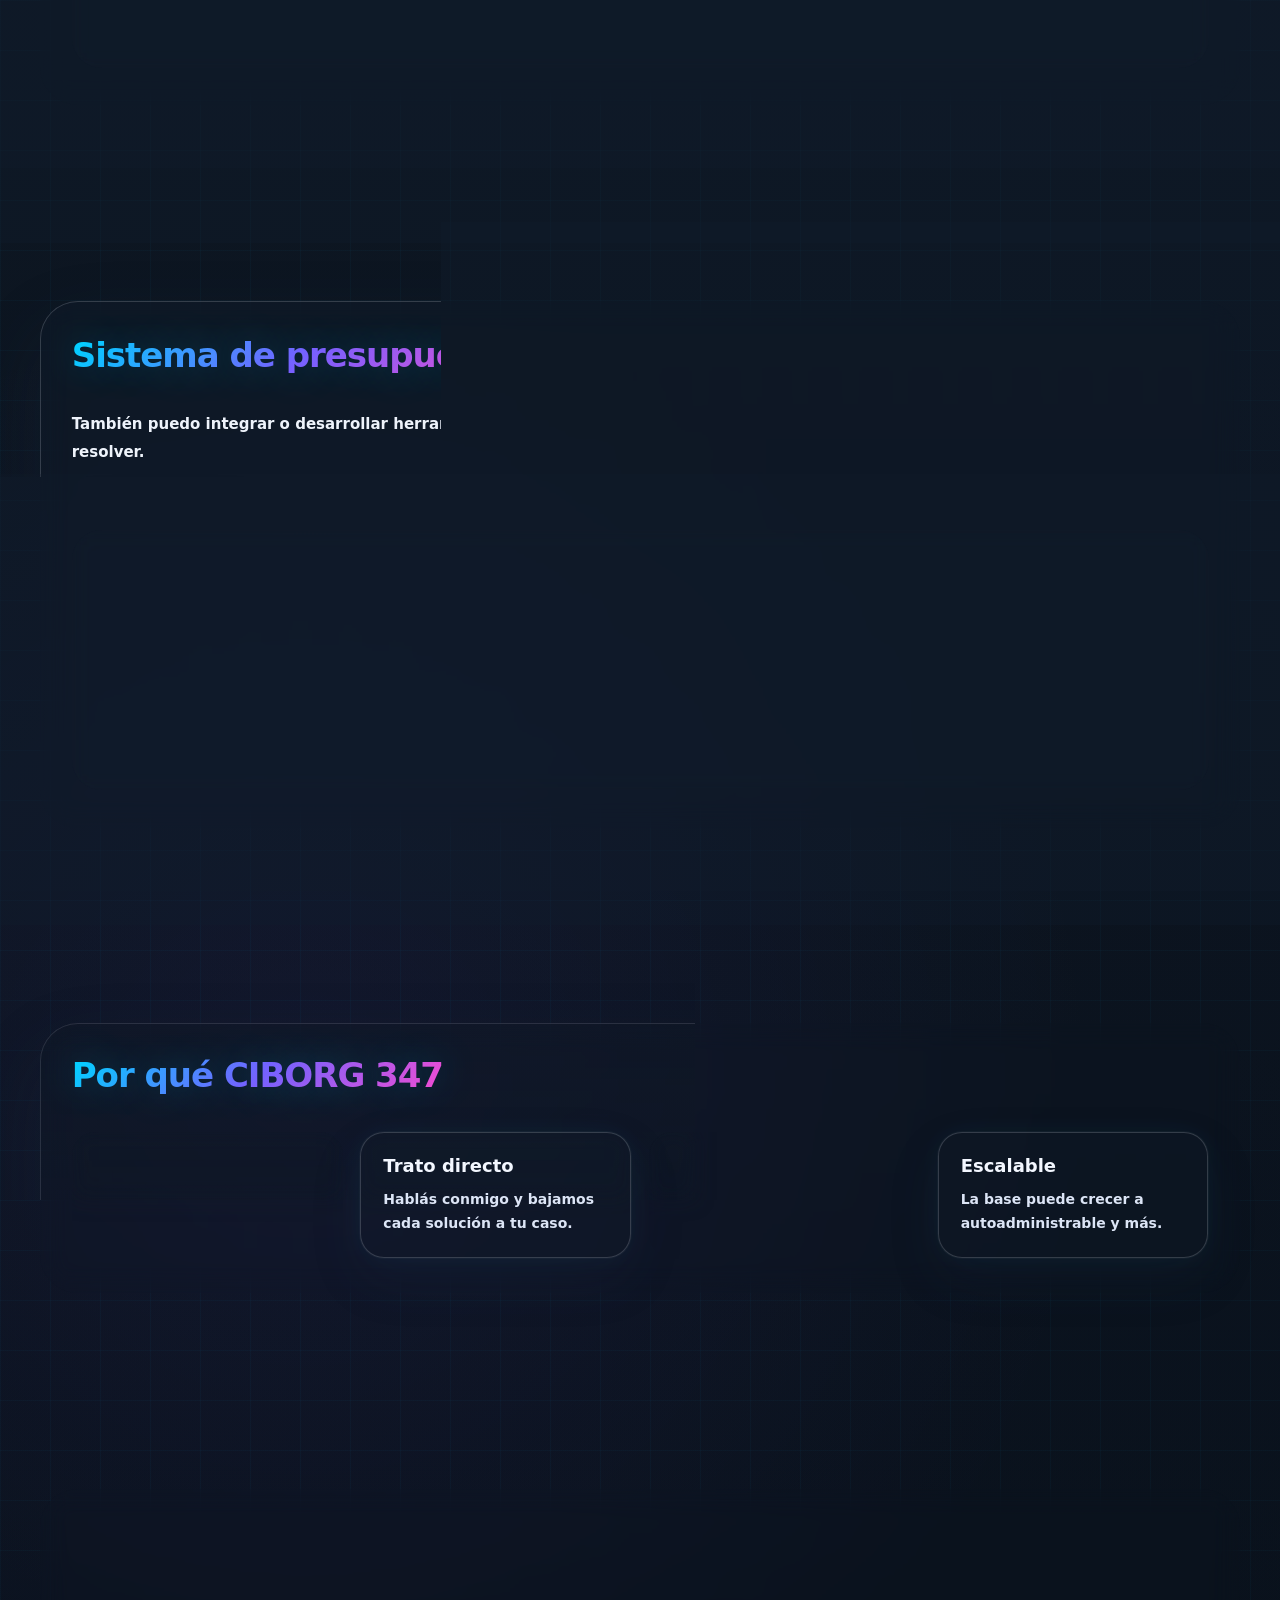
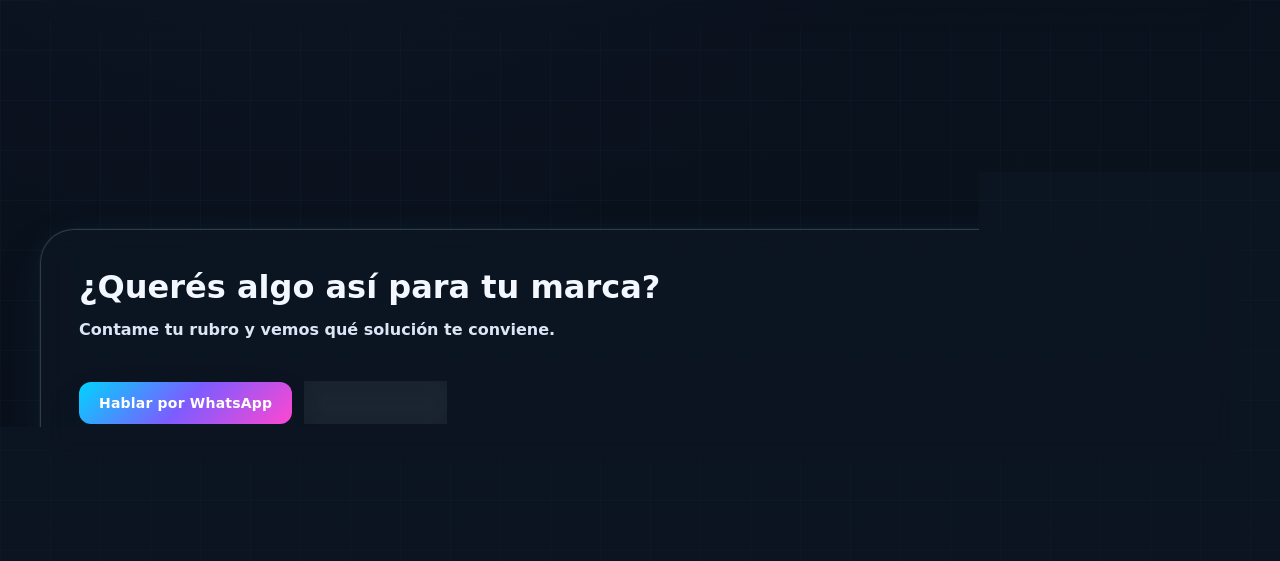
==== commit 5b0c644f: "Update stylesheet link in index.html" ====
--- a/public/index.html
+++ b/public/index.html
@@ -17,7 +17,7 @@
   <link rel="preconnect" href="https://fonts.googleapis.com">
   <link rel="preconnect" href="https://fonts.gstatic.com" crossorigin>
   <link href="https://fonts.googleapis.com/css2?family=Poppins:wght@300;400;500;600;700;800;900&family=Sora:wght@400;600;700;800&display=swap" rel="stylesheet">
-  <link rel="stylesheet" href="./ciborg347-styles-futurista-v2.css" />
+  <link rel="stylesheet" href="./styles.css" />
   <script src="https://cdn.jsdelivr.net/npm/@supabase/supabase-js@2"></script>
 </head>
 <body>
--- a/public/styles.css
+++ b/public/styles.css
@@ -0,0 +1,2843 @@
+/* ===== FUTURISTIC DESIGN SYSTEM ===== */
+:root {
+  /* Core Colors - Original con upgrade futurista */
+  --bg-primary: #0a0b0e;
+  --bg-secondary: #14151a;
+  --bg-tertiary: #1a1d24;
+  --bg-glass: rgba(26, 29, 36, 0.7);
+  --bg-glass-light: rgba(26, 29, 36, 0.4);
+  
+  /* Text Colors - Manteniendo esquema original */
+  --text-primary: #eef3fb;
+  --text-secondary: #dce5f4;
+  --text-muted: #a9b8cc;
+  --text-muted2: #93a5bb;
+  
+  /* Accent Colors - Upgrade a neon */
+  --cyan: #00d4ff;
+  --cyan2: #39c7ff;
+  --violet: #7d5cff;
+  --magenta: #ff47d1;
+  --blue: #3966ff;
+  
+  /* Gradients Futuristas */
+  --accent-gradient: linear-gradient(135deg, var(--cyan), var(--violet), var(--magenta));
+  --accent-gradient-alt: linear-gradient(45deg, var(--cyan), var(--violet));
+  --hero-gradient: linear-gradient(135deg, var(--blue), var(--violet) 55%, var(--magenta));
+  
+  /* Glass Effects - Mejorados */
+  --glass-border: rgba(255, 255, 255, 0.1);
+  --glass-border-hover: rgba(0, 212, 255, 0.3);
+  --glass-shadow: 0 8px 32px rgba(0, 212, 255, 0.1);
+  --glass-shadow-hover: 0 12px 40px rgba(0, 212, 255, 0.2);
+  --glass-backdrop: blur(20px);
+  --glass-backdrop-light: blur(10px);
+  
+  /* Shadows - Más dramáticos */
+  --shadow: 0 14px 34px rgba(31, 50, 75, 0.10);
+  --shadow2: 0 22px 52px rgba(31, 50, 75, 0.14);
+  --shadow3: 0 30px 72px rgba(31, 50, 75, 0.18);
+  --shadow-glow: 0 0 40px rgba(0, 212, 255, 0.3);
+  --shadow-glow-hover: 0 0 60px rgba(0, 212, 255, 0.5);
+  
+  /* Spacing - Manteniendo original */
+  --radius: 24px;
+  --radiusLg: 34px;
+  --max: 1200px;
+  --waSafe: 16px;
+  
+  /* Background Images - Originales */
+  --heroImage: url("https://iili.io/qwy0YdB.jpg");
+  --imgB: url("https://iili.io/qwyhLs1.jpg");
+  --imgC: url("https://iili.io/qwykOWQ.jpg");
+  
+  /* 3D y Animaciones */
+  --perspective: 1000px;
+  --transform-3d: preserve-3d;
+  --transition-fast: 0.15s cubic-bezier(0.4, 0, 0.2, 1);
+  --transition-normal: 0.3s cubic-bezier(0.4, 0, 0.2, 1);
+  --transition-slow: 0.5s cubic-bezier(0.4, 0, 0.2, 1);
+  --transition-bounce: 0.6s cubic-bezier(0.68, -0.55, 0.265, 1.55);
+}
+
+/* ===== DARK THEME ENHANCED ===== */
+body.theme-dark {
+  --bg-primary: #172231;
+  --bg-secondary: #1b2838;
+  --bg-tertiary: #213041;
+  
+  --text-primary: #eef3fb;
+  --text-secondary: #dce5f4;
+  --text-muted: #a9b8cc;
+  --text-muted2: #93a5bb;
+  
+  --glass-border: rgba(255, 255, 255, 0.11);
+  --glass-border-hover: rgba(0, 212, 255, 0.4);
+  
+  --shadow: 0 14px 34px rgba(0, 0, 0, 0.18);
+  --shadow2: 0 22px 52px rgba(0, 0, 0, 0.24);
+  --shadow3: 0 30px 72px rgba(0, 0, 0, 0.30);
+  --shadow-glow: 0 0 40px rgba(0, 212, 255, 0.4);
+  --shadow-glow-hover: 0 0 60px rgba(0, 212, 255, 0.6);
+}
+
+/* ===== RESET & BASE ===== */
+* {
+  margin: 0;
+  padding: 0;
+  box-sizing: border-box;
+}
+
+*::before,
+*::after {
+  box-sizing: border-box;
+}
+
+html {
+  scroll-behavior: smooth;
+  font-size: 16px;
+  overflow-x: hidden;
+}
+
+body {
+  margin: 0;
+  font-family: Inter, system-ui, -apple-system, BlinkMacSystemFont, "Segoe UI", sans-serif;
+  color: var(--text-primary);
+  background:
+    radial-gradient(circle at 10% 10%, rgba(0, 212, 255, 0.12), transparent 24%),
+    radial-gradient(circle at 88% 14%, rgba(255, 71, 209, 0.11), transparent 20%),
+    radial-gradient(circle at 24% 80%, rgba(125, 92, 255, 0.10), transparent 18%),
+    linear-gradient(180deg, #0a111b 0%, #101928 24%, #111c2a 58%, #0b1420 100%);
+  min-height: 100vh;
+  overflow-x: hidden;
+  position: relative;
+  transform-style: var(--transform-3d);
+}
+
+body.bodyLock {
+  overflow: hidden;
+}
+
+body.hasDynamicBackground::before {
+  content: "";
+  position: fixed;
+  inset: 0;
+  z-index: -3;
+  pointer-events: none;
+  background-image: var(--dynamic-bg-image);
+  background-size: cover;
+  background-position: center;
+  opacity: 0.02;
+}
+
+body::after {
+  content: "";
+  position: fixed;
+  inset: 0;
+  z-index: -2;
+  pointer-events: none;
+  background:
+    linear-gradient(180deg, rgba(5, 10, 18, 0.18), rgba(5, 10, 18, 0.38)),
+    radial-gradient(circle at 50% 0%, rgba(0, 224, 255, 0.06), transparent 30%),
+    radial-gradient(circle at 100% 20%, rgba(255, 71, 209, 0.05), transparent 26%);
+}
+
+img {
+  max-width: 100%;
+  display: block;
+}
+
+button,
+input,
+select,
+textarea {
+  font: inherit;
+}
+
+button {
+  cursor: pointer;
+}
+
+a {
+  text-decoration: none;
+  color: inherit;
+}
+
+.wrap {
+  max-width: var(--max);
+  margin: 0 auto;
+  padding: 0 18px;
+}
+
+/* ===== ANIMATED BACKGROUND SYSTEM ===== */
+.floating-particles {
+  position: fixed;
+  top: 0;
+  left: 0;
+  width: 100%;
+  height: 100%;
+  pointer-events: none;
+  z-index: -1;
+}
+
+.particle {
+  position: absolute;
+  width: 4px;
+  height: 4px;
+  background: var(--cyan);
+  border-radius: 50%;
+  opacity: 0;
+  animation: floatParticle 15s infinite;
+}
+
+@keyframes floatParticle {
+  0% {
+    opacity: 0;
+    transform: translateY(100vh) scale(0);
+  }
+  10% {
+    opacity: 0.4;
+  transition: var(--transition-normal);
+  }
+  90% {
+    opacity: 0.4;
+  transition: var(--transition-normal);
+  }
+  100% {
+    opacity: 0;
+    transform: translateY(-100vh) scale(1);
+  }
+}
+
+/* ===== FUTURISTIC TOPBAR ===== */
+.topbar {
+  position: sticky;
+  top: 0;
+  z-index: 1000;
+  background: var(--bg-glass);
+  backdrop-filter: var(--glass-backdrop);
+  border-bottom: 1px solid var(--glass-border);
+  box-shadow: var(--shadow);
+  transition: var(--transition-normal);
+  transform-style: var(--transform-3d);
+}
+
+.topbar.scrolled {
+  background: rgba(10, 11, 14, 0.95);
+  backdrop-filter: var(--glass-backdrop-light);
+  transform: translateY(0);
+}
+
+.topbar__inner {
+  min-height: 78px;
+  display: flex;
+  align-items: center;
+  justify-content: space-between;
+  gap: 18px;
+  transform-style: var(--transform-3d);
+}
+
+.brand {
+  display: flex;
+  align-items: center;
+  gap: 12px;
+  min-width: 0;
+  transition: var(--transition-normal);
+  position: relative;
+  transform-style: var(--transform-3d);
+}
+
+.brand:hover {
+  transform: translateY(-2px) rotateX(2deg);
+}
+
+.brand__logo {
+  width: 56px;
+  height: 56px;
+  object-fit: contain;
+  filter:
+    drop-shadow(0 8px 16px rgba(31, 50, 75, 0.10))
+    drop-shadow(0 0 10px rgba(0, 224, 255, 0.10));
+  transition: var(--transition-normal);
+}
+
+.brand:hover .brand__logo {
+  transform: rotate(5deg) scale(1.1);
+  filter: var(--shadow-glow);
+}
+
+.brand__text {
+  display: flex;
+  flex-direction: column;
+  line-height: 1.05;
+}
+
+.brand__text strong {
+  font-size: 15px;
+  letter-spacing: 0.3px;
+  color: var(--text-primary);
+  font-weight: 800;
+}
+
+.brand__text span {
+  margin-top: 4px;
+  color: var(--text-muted);
+  font-size: 12px;
+  font-weight: 700;
+}
+
+.nav {
+  display: flex;
+  align-items: center;
+  gap: 8px;
+  transform-style: var(--transform-3d);
+}
+
+.nav a {
+  padding: 10px 12px;
+  border-radius: 12px;
+  color: var(--text-secondary);
+  font-size: 14px;
+  font-weight: 800;
+  transition: var(--transition-normal);
+  position: relative;
+  overflow: hidden;
+  transform-style: var(--transform-3d);
+}
+
+.nav a::before {
+  content: '';
+  position: absolute;
+  top: 0;
+  left: -100%;
+  width: 100%;
+  height: 100%;
+  background: var(--accent-gradient);
+  transition: left 0.5s ease;
+  z-index: -1;
+}
+
+.nav a:hover::before {
+  left: 0;
+}
+
+.nav a:hover {
+  color: var(--text-primary);
+  transform: translateY(-2px) rotateX(2deg);
+  text-shadow: var(--shadow-glow);
+}
+
+.topbar__cta {
+  display: flex;
+  align-items: center;
+  gap: 10px;
+}
+
+/* ===== FUTURISTIC BUTTONS ===== */
+.btn {
+  appearance: none;
+  border: none;
+  border-radius: 16px;
+  padding: 12px 16px;
+  font-weight: 900;
+  letter-spacing: 0.2px;
+  transition: var(--transition-normal);
+  cursor: pointer;
+  position: relative;
+  overflow: hidden;
+  transform-style: var(--transform-3d);
+}
+
+.btn::before {
+  content: '';
+  position: absolute;
+  top: 0;
+  left: -100%;
+  width: 100%;
+  height: 100%;
+  background: linear-gradient(90deg, transparent, rgba(255, 255, 255, 0.2), transparent);
+  transition: left 0.6s;
+}
+
+.btn:hover::before {
+  left: 100%;
+}
+
+.btn:hover {
+  transform: translateY(-1px);
+}
+
+.btn--primary {
+  color: var(--text-primary);
+  background: var(--hero-gradient);
+  box-shadow: 0 12px 28px rgba(57, 102, 255, 0.18), 0 10px 24px rgba(255, 71, 209, 0.12);
+}
+
+.btn--primary:hover {
+  transform: translateY(-3px) rotateX(5deg);
+  box-shadow: var(--shadow-glow-hover);
+  filter: var(--shadow-glow);
+}
+
+.btn--ghost {
+  color: var(--text-primary);
+  border: 1px solid var(--glass-border);
+  background: color-mix(in srgb, var(--surface) 84%, transparent);
+  backdrop-filter: var(--glass-backdrop);
+}
+
+.btn--ghost:hover {
+  transform: translateY(-2px) rotateX(2deg);
+  border-color: var(--glass-border-hover);
+  box-shadow: var(--glass-shadow-hover);
+  filter: var(--shadow-glow);
+}
+
+.btn--block {
+  width: 100%;
+  justify-content: center;
+  text-align: center;
+}
+
+.burger {
+  display: none;
+  width: 48px;
+  height: 48px;
+  border: 1px solid var(--glass-border);
+  border-radius: 14px;
+  background: color-mix(in srgb, var(--surface) 86%, transparent);
+  align-items: center;
+  justify-content: center;
+  flex-direction: column;
+  gap: 5px;
+  transition: var(--transition-normal);
+  transform-style: var(--transform-3d);
+}
+
+.burger:hover {
+  transform: scale(1.05) rotateX(2deg);
+  border-color: var(--glass-border-hover);
+  filter: var(--shadow-glow);
+}
+
+.burger span {
+  width: 20px;
+  height: 2px;
+  background: var(--text-primary);
+  border-radius: 999px;
+  transition: var(--transition-normal);
+}
+
+.burger:hover span {
+  background: var(--cyan);
+}
+
+.mobileMenu {
+  display: none;
+  padding: 0 18px 16px;
+}
+
+.mobileMenu.isOpen {
+  display: grid;
+  gap: 10px;
+  animation: slideDown var(--transition-normal);
+}
+
+@keyframes slideDown {
+  from {
+    opacity: 0;
+    transform: translateY(-20px) rotateX(-10deg);
+  }
+  to {
+    opacity: 1;
+    transform: translateY(0) rotateX(0);
+  }
+}
+
+.mobileMenu a,
+.mobileMenu button {
+  padding: 12px 14px;
+  border: 1px solid var(--glass-border);
+  border-radius: 14px;
+  background: color-mix(in srgb, var(--surface) 90%, transparent);
+  color: var(--text-primary);
+  font-weight: 800;
+  transition: var(--transition-normal);
+  transform-style: var(--transform-3d);
+}
+
+.mobileMenu a:hover,
+.mobileMenu button:hover {
+  transform: translateX(5px) rotateX(2deg);
+  border-color: var(--glass-border-hover);
+  filter: var(--shadow-glow);
+}
+
+/* ===== FUTURISTIC HERO ===== */
+.hero {
+  position: relative;
+  padding: 108px 0 92px;
+  overflow: hidden;
+  min-height: clamp(700px, 96vh, 920px);
+  display: flex;
+  align-items: center;
+  background:
+    linear-gradient(180deg, rgba(5, 10, 18, 0.18), rgba(5, 10, 18, 0.58)),
+    radial-gradient(circle at 20% 18%, rgba(0, 224, 255, 0.16), transparent 28%),
+    radial-gradient(circle at 82% 20%, rgba(255, 71, 209, 0.14), transparent 24%),
+    var(--heroImage);
+  background-size: auto, auto, auto, cover;
+  background-position: center, 20% 18%, 82% 20%, center 28%;
+  background-repeat: no-repeat;
+  transform-style: var(--transform-3d);
+}
+
+.hero::before,
+.hero::after {
+  content: "";
+  position: absolute;
+  inset: 0;
+  pointer-events: none;
+}
+
+.hero::before {
+  background: linear-gradient(180deg, rgba(8, 14, 24, 0.18) 0%, rgba(8, 14, 24, 0.42) 34%, rgba(8, 14, 24, 0.76) 100%);
+  z-index: 0;
+}
+
+.hero::after {
+  inset: auto 0 0 0;
+  height: 160px;
+  background: linear-gradient(180deg, rgba(11, 20, 32, 0), rgba(11, 20, 32, 0.9));
+  z-index: 1;
+}
+
+.hero__glow {
+  display: block;
+  position: absolute;
+  width: 42rem;
+  height: 42rem;
+  right: -10rem;
+  top: -12rem;
+  border-radius: 50%;
+  background: radial-gradient(circle, rgba(0, 224, 255, 0.18), rgba(125, 92, 255, 0.12) 38%, rgba(255, 71, 209, 0) 70%);
+  filter: blur(24px);
+  pointer-events: none;
+  z-index: 0;
+  animation: heroGlow 8s ease-in-out infinite alternate;
+}
+
+@keyframes heroGlow {
+  0% { opacity: 0.3; }
+  100% { opacity: 0.6; }
+}
+
+.hero__backgroundLayer,
+.hero__overlayLayer,
+.hero__video {
+  position: absolute;
+  inset: 0;
+  display: none;
+}
+
+.hero__backgroundLayer {
+  background-size: cover;
+  background-position: center;
+  opacity: 0.22;
+  mix-blend-mode: screen;
+  z-index: 0;
+}
+
+.hero__overlayLayer {
+  background-size: cover;
+  background-position: center;
+  opacity: 0.16;
+  z-index: 1;
+}
+
+.hero__video {
+  width: 100%;
+  height: 100%;
+  object-fit: cover;
+  opacity: 0.22;
+  z-index: 0;
+}
+
+.hero__grid {
+  position: relative;
+  z-index: 2;
+  display: grid;
+  grid-template-columns: minmax(0, 1.02fr) minmax(280px, 0.98fr);
+  gap: 34px;
+  align-items: end;
+  width: 100%;
+  transform-style: var(--transform-3d);
+}
+
+.hero__copy {
+  max-width: 780px;
+  position: relative;
+  z-index: 2;
+  animation: heroFloat 6s ease-in-out infinite;
+}
+
+@keyframes heroFloat {
+  0%, 100% { transform: translateY(0) rotateX(0); }
+  50% { transform: translateY(-10px) rotateX(2deg); }
+}
+
+.hero__copy h1 {
+  margin: 14px 0 12px;
+  font-size: clamp(42px, 5vw, 74px);
+  line-height: 0.97;
+  letter-spacing: -1.2px;
+  color: #f3f7ff;
+  max-width: 11ch;
+  text-shadow:
+    0 4px 18px rgba(12, 24, 40, 0.26),
+    0 0 16px rgba(0, 224, 255, 0.10);
+  transform-style: var(--transform-3d);
+}
+
+.hero__copy p {
+  margin: 0;
+  color: #e9eef8;
+  line-height: 1.8;
+  font-size: 16px;
+  max-width: 62ch;
+  text-shadow: 0 2px 12px rgba(12, 24, 40, 0.22);
+}
+
+.heroPain {
+  margin-top: 20px;
+  max-width: 700px;
+  padding: 18px 18px 16px;
+  border-radius: 22px;
+  border: 1px solid rgba(255, 255, 255, 0.12);
+  background: linear-gradient(180deg, rgba(18, 30, 46, 0.52), rgba(18, 30, 46, 0.36));
+  box-shadow: 0 20px 60px rgba(0, 0, 0, 0.18), inset 0 1px 0 rgba(255, 255, 255, 0.08);
+  backdrop-filter: blur(14px);
+  transform-style: var(--transform-3d);
+  transition: var(--transition-normal);
+}
+
+.heroPain:hover {
+  transform: translateY(-2px) rotateX(1deg);
+  border-color: var(--glass-border-hover);
+  box-shadow: var(--glass-shadow-hover);
+}
+
+.heroPain__label {
+  display: inline-flex;
+  align-items: center;
+  gap: 8px;
+  font-size: 11px;
+  font-weight: 900;
+  letter-spacing: 0.16em;
+  text-transform: uppercase;
+  color: #99efff;
+}
+
+.heroPain__label::before {
+  content: "";
+  width: 8px;
+  height: 8px;
+  border-radius: 50%;
+  background: var(--cyan);
+  box-shadow: 0 0 14px rgba(0, 224, 255, 0.8);
+  animation: pulse 2s ease-in-out infinite;
+}
+
+@keyframes pulse {
+  0%, 100% { opacity: 1; }
+  50% { opacity: 0.7; }
+}
+
+.heroPain strong {
+  display: block;
+  margin-top: 10px;
+  color: #f7fbff;
+  font-size: 22px;
+  line-height: 1.2;
+}
+
+.heroPain p {
+  margin-top: 8px;
+  font-size: 14px;
+  line-height: 1.7;
+  color: #d7e3f5;
+}
+
+.heroPain__tabs {
+  display: flex;
+  flex-wrap: wrap;
+  gap: 10px;
+  margin-top: 16px;
+}
+
+.heroPain__tab {
+  border: 1px solid rgba(255, 255, 255, 0.12);
+  background: rgba(255, 255, 255, 0.04);
+  color: #eaf3ff;
+  padding: 10px 14px;
+  border-radius: 999px;
+  font-weight: 800;
+  transition: var(--transition-normal);
+  transform-style: var(--transform-3d);
+}
+
+.heroPain__tab:hover {
+  transform: translateY(-1px) rotateX(2deg);
+  border-color: var(--glass-border-hover);
+  filter: var(--shadow-glow);
+}
+
+.heroPain__tab.isActive {
+  color: #eef3fb;
+  border-color: transparent;
+  background: var(--hero-gradient);
+  box-shadow: 0 12px 26px rgba(125, 92, 255, 0.26);
+  text-shadow: var(--shadow-glow);
+}
+
+.badge {
+  display: inline-flex;
+  align-items: center;
+  padding: 10px 14px;
+  border-radius: 999px;
+  border: 1px solid rgba(243, 247, 255, 0.20);
+  background: rgba(26, 40, 58, 0.30);
+  color: #f4f7ff;
+  box-shadow: var(--shadow);
+  font-size: 13px;
+  font-weight: 800;
+  backdrop-filter: blur(8px);
+  transform-style: var(--transform-3d);
+  transition: var(--transition-normal);
+}
+
+.badge:hover {
+  transform: translateY(-1px) rotateX(2deg);
+  border-color: var(--glass-border-hover);
+  box-shadow: var(--glass-shadow-hover);
+}
+
+.hero__actions {
+  display: flex;
+  flex-wrap: wrap;
+  gap: 12px;
+  margin-top: 24px;
+}
+
+.hero__actions--column {
+  flex-direction: column;
+}
+
+.hero__chips {
+  display: flex;
+  flex-wrap: wrap;
+  gap: 10px;
+  margin-top: 20px;
+}
+
+.chip {
+  border: none;
+  padding: 10px 14px;
+  border-radius: 999px;
+  background: rgba(26, 40, 58, 0.28);
+  border: 1px solid rgba(243, 247, 255, 0.18);
+  color: #eef3fb;
+  font-weight: 800;
+  transition: var(--transition-normal);
+  backdrop-filter: blur(8px);
+  transform-style: var(--transform-3d);
+}
+
+.chip:hover {
+  transform: translateY(-1px) rotateX(2deg);
+  border-color: rgba(0, 224, 255, 0.34);
+  color: #fff;
+  filter: var(--shadow-glow);
+}
+
+.chip.isActive {
+  color: #eef3fb;
+  border-color: transparent;
+  background: var(--hero-gradient);
+  box-shadow: 0 10px 24px rgba(125, 92, 255, 0.24);
+  text-shadow: var(--shadow-glow);
+}
+
+.chip--static {
+  cursor: default;
+}
+
+.chip--static:hover {
+  transform: none;
+  border-color: rgba(243, 247, 255, 0.18);
+  color: #eef3fb;
+  filter: none;
+}
+
+.hero__card {
+  border: 1px solid rgba(240, 245, 255, 0.18);
+  border-radius: var(--radiusLg);
+  background: linear-gradient(180deg, rgba(24, 37, 56, 0.44), rgba(24, 37, 56, 0.24));
+  box-shadow: var(--shadow3), 0 0 0 1px rgba(0, 224, 255, 0.06), 0 0 40px rgba(125, 92, 255, 0.14);
+  overflow: hidden;
+  padding: 22px;
+  backdrop-filter: blur(18px);
+  align-self: end;
+  position: relative;
+  z-index: 2;
+  transform-style: var(--transform-3d);
+  transition: var(--transition-normal);
+}
+
+.hero__card:hover {
+  transform: rotateY(5deg) translateZ(20px);
+  box-shadow: var(--shadow-glow-hover);
+  border-color: var(--glass-border-hover);
+}
+
+.hero__logoWrap {
+  min-height: 320px;
+  display: flex;
+  align-items: center;
+  justify-content: center;
+  border-radius: 22px;
+  background: rgba(18, 30, 46, 0.30);
+  border: 1px solid rgba(240, 245, 255, 0.12);
+  transition: var(--transition-normal);
+}
+
+.hero__logoWrap img {
+  width: 100%;
+  max-width: 360px;
+  object-fit: contain;
+  filter:
+    drop-shadow(0 12px 24px rgba(0, 0, 0, 0.16))
+    drop-shadow(0 0 14px rgba(0, 224, 255, 0.10));
+  transition: var(--transition-normal);
+}
+
+.hero__card:hover .hero__logoWrap img {
+  transform: rotate(360deg) scale(1.1);
+  filter: var(--shadow-glow);
+}
+
+.hero__miniGrid {
+  display: grid;
+  grid-template-columns: 1fr 1fr;
+  gap: 12px;
+  margin-top: 16px;
+}
+
+.hero__miniGrid article {
+  padding: 16px;
+  border-radius: 16px;
+  border: 1px solid rgba(240, 245, 255, 0.12);
+  background: rgba(18, 30, 46, 0.28);
+  backdrop-filter: blur(8px);
+  transition: var(--transition-normal);
+  transform-style: var(--transform-3d);
+}
+
+.hero__miniGrid article:hover {
+  transform: translateY(-2px) rotateX(2deg);
+  border-color: var(--glass-border-hover);
+  box-shadow: var(--glass-shadow-hover);
+}
+
+.hero__miniGrid strong {
+  display: block;
+  font-size: 14px;
+  color: #f2f6ff;
+}
+
+.hero__miniGrid span {
+  display: block;
+  margin-top: 6px;
+  color: #dce5f6;
+  font-size: 13px;
+  line-height: 1.5;
+  font-weight: 700;
+}
+
+/* ===== GLOBAL SECTIONS ===== */
+.section {
+  position: relative;
+  padding: 98px 0;
+  transform-style: var(--transform-3d);
+}
+
+.section::before {
+  content: "";
+  position: absolute;
+  inset: 0;
+  pointer-events: none;
+  z-index: 0;
+}
+
+.sectionAnchor {
+  scroll-margin-top: 98px;
+}
+
+.sectionDivider {
+  padding-top: 18px;
+  padding-bottom: 28px;
+}
+
+.section__head {
+  display: flex;
+  align-items: flex-end;
+  justify-content: space-between;
+  gap: 20px;
+  flex-wrap: wrap;
+  margin-bottom: 38px;
+}
+
+.section__head--left {
+  justify-content: flex-start;
+}
+
+.section__head--spaced {
+  margin-bottom: 42px;
+}
+
+.section__head h2 {
+  margin: 0;
+  font-size: 34px;
+  line-height: 1.04;
+  letter-spacing: -0.03em;
+  background: var(--accent-gradient);
+  -webkit-background-clip: text;
+  -webkit-text-fill-color: transparent;
+  background-clip: text;
+  text-shadow: var(--shadow-glow);
+  transform-style: var(--transform-3d);
+}
+
+.section__head p {
+  margin: 6px 0 0;
+  color: var(--text-muted);
+  line-height: 1.75;
+  max-width: 70ch;
+}
+
+.sectionIntro {
+  display: flex;
+  flex-direction: column;
+  gap: 10px;
+}
+
+.sectionKicker {
+  display: inline-flex;
+  width: max-content;
+  align-items: center;
+  padding: 8px 12px;
+  border-radius: 999px;
+  border: 1px solid rgba(122, 92, 255, 0.18);
+  background: color-mix(in srgb, var(--surface2) 78%, transparent);
+  color: var(--violet);
+  font-size: 11px;
+  font-weight: 900;
+  letter-spacing: 0.5px;
+  text-transform: uppercase;
+  transform-style: var(--transform-3d);
+  transition: var(--transition-normal);
+}
+
+.sectionKicker:hover {
+  transform: translateY(-1px) rotateX(2deg);
+  border-color: var(--glass-border-hover);
+  filter: var(--shadow-glow);
+}
+
+.sectionKicker--inside {
+  margin-bottom: 10px;
+}
+
+/* ===== AUTHORITY ===== */
+.authority {
+  padding: 22px 0 28px;
+}
+
+.authority__grid {
+  display: grid;
+  grid-template-columns: repeat(4, minmax(0, 1fr));
+  gap: 18px;
+}
+
+.authority__item {
+  padding: 20px;
+  border: 1px solid var(--glass-border);
+  border-radius: 20px;
+  background: color-mix(in srgb, var(--surface2) 78%, transparent);
+  backdrop-filter: blur(8px);
+  box-shadow: var(--shadow);
+  transition: var(--transition-normal);
+  transform-style: var(--transform-3d);
+}
+
+.authority__item:hover {
+  transform: translateY(-2px) rotateX(2deg);
+  border-color: var(--glass-border-hover);
+  box-shadow: var(--glass-shadow-hover);
+  filter: var(--shadow-glow);
+}
+
+.authority__item strong {
+  display: block;
+  font-size: 14px;
+}
+
+.authority__item span {
+  display: block;
+  margin-top: 8px;
+  color: var(--text-muted);
+  font-size: 13px;
+  line-height: 1.6;
+  font-weight: 700;
+}
+
+/* ===== SOLUTIONS ===== */
+.section--solutions {
+  background-image: var(--imgC);
+  background-size: cover;
+  background-position: center 42%;
+  background-repeat: no-repeat;
+}
+
+.section--solutions::before,
+.section--solutions::after {
+  content: none !important;
+  display: none !important;
+}
+
+.solutionsGrid {
+  display: grid;
+  grid-template-columns: repeat(4, minmax(0, 1fr));
+  gap: 18px;
+}
+
+.solutionCard {
+  padding: 24px;
+  border: 1px solid rgba(232, 238, 248, 0.18);
+  border-radius: 24px;
+  background: rgba(24, 37, 56, 0.30);
+  box-shadow: var(--shadow2);
+  position: relative;
+  overflow: hidden;
+  backdrop-filter: blur(10px);
+  transform-style: var(--transform-3d);
+  transition: var(--transition-normal);
+}
+
+.solutionCard::before {
+  content: "";
+  position: absolute;
+  inset: 0 0 auto 0;
+  height: 4px;
+  background: var(--accent-gradient);
+  transform: scaleX(0);
+  transition: transform 0.3s ease;
+}
+
+.solutionCard:hover::before {
+  transform: scaleX(1);
+}
+
+.solutionCard:hover {
+  transform: translateY(-8px) rotateX(5deg);
+  box-shadow: var(--shadow-glow-hover);
+  border-color: var(--glass-border-hover);
+  filter: var(--shadow-glow);
+}
+
+.solutionCard__icon {
+  width: 48px;
+  height: 48px;
+  display: flex;
+  align-items: center;
+  justify-content: center;
+  border-radius: 14px;
+  background: rgba(14, 26, 44, 0.34);
+  border: 1px solid rgba(232, 238, 248, 0.16);
+  color: #f3f7ff;
+  font-weight: 900;
+  margin-bottom: 14px;
+  transition: var(--transition-normal);
+}
+
+.solutionCard:hover .solutionCard__icon {
+  transform: scale(1.1) rotate(5deg);
+  filter: var(--shadow-glow);
+}
+
+.section--solutions .section__head h2,
+.section--solutions .solutionCard h3 {
+  color: #f3f7ff;
+}
+
+.section--solutions .section__head p,
+.section--solutions .solutionCard p {
+  color: #e2eaf8;
+}
+
+.section--solutions .sectionKicker {
+  background: rgba(20, 32, 48, 0.34);
+  border-color: rgba(232, 238, 248, 0.16);
+  color: #f2f6ff;
+}
+
+/* ===== FEATURED ===== */
+.section--featured {
+  background-image: var(--imgB);
+  background-size: cover;
+  background-position: center 38%;
+  background-repeat: no-repeat;
+}
+
+.section--featured::before,
+.section--featured::after {
+  content: none !important;
+  display: none !important;
+}
+
+.featuredGrid {
+  display: grid;
+  grid-template-columns: repeat(3, minmax(0, 1fr));
+  gap: 22px;
+}
+
+.featuredCard,
+.projectCard {
+  border: 1px solid rgba(232, 238, 248, 0.18);
+  border-radius: 24px;
+  background: rgba(24, 37, 56, 0.26);
+  box-shadow: var(--shadow2);
+  overflow: hidden;
+  cursor: pointer;
+  transition: var(--transition-normal);
+  transform-style: var(--transform-3d);
+}
+
+.featuredCard:hover,
+.projectCard:hover {
+  transform: translateY(-3px) rotateY(8deg) scale(1.02);
+  box-shadow: var(--shadow-glow-hover);
+  border-color: var(--glass-border-hover);
+  filter: var(--shadow-glow);
+}
+
+.featuredCard__image,
+.projectCard__image {
+  aspect-ratio: 16 / 10;
+  padding: 14px;
+  display: flex;
+  align-items: center;
+  justify-content: center;
+  background: rgba(16, 28, 44, 0.22);
+}
+
+.featuredCard__image img,
+.projectCard__image img {
+  width: 100%;
+  height: 100%;
+  object-fit: contain;
+  object-position: center;
+  border-radius: 16px;
+  background: rgba(18, 30, 46, 0.30);
+  transition: var(--transition-slow);
+}
+
+.featuredCard:hover .featuredCard__image img,
+.projectCard:hover .projectCard__image img {
+  transform: scale(1.05);
+  filter: brightness(1.1);
+}
+
+.featuredCard__body,
+.projectCard__body {
+  padding: 18px 18px 20px;
+}
+
+.featuredCard__body h3,
+.projectCard__body h3 {
+  margin: 12px 0 0;
+  font-size: 19px;
+  line-height: 1.15;
+  color: #f4f7ff;
+}
+
+.featuredCard__body p,
+.projectCard__body p {
+  margin: 12px 0 0;
+  color: #e2eaf8;
+  line-height: 1.65;
+  font-size: 14px;
+  font-weight: 700;
+}
+
+.featuredCard__meta,
+.projectCard__type {
+  margin-top: 12px;
+  color: #cfd9eb;
+  font-size: 13px;
+  font-weight: 800;
+}
+
+.featuredCard__topline {
+  display: flex;
+  align-items: center;
+  justify-content: space-between;
+  gap: 10px;
+  flex-wrap: wrap;
+}
+
+.section--featured .section__head h2,
+.section--featured .section__head p {
+  color: #f3f7ff;
+}
+
+.section--featured .sectionKicker {
+  background: rgba(20, 32, 48, 0.34);
+  border-color: rgba(232, 238, 248, 0.16);
+  color: #f2f6ff;
+}
+
+/* ===== TAGS AND STATUS ===== */
+.tag {
+  display: inline-flex;
+  align-items: center;
+  padding: 8px 12px;
+  border-radius: 999px;
+  color: #eef3fb;
+  background: var(--hero-gradient);
+  font-size: 11px;
+  font-weight: 900;
+  text-transform: uppercase;
+  letter-spacing: 0.5px;
+  box-shadow: var(--shadow-glow);
+  transform-style: var(--transform-3d);
+  transition: var(--transition-normal);
+}
+
+.tag:hover {
+  transform: translateY(-1px) rotateX(2deg);
+  box-shadow: var(--shadow-glow-hover);
+}
+
+.statusPill {
+  display: inline-flex;
+  align-items: center;
+  padding: 8px 12px;
+  border-radius: 999px;
+  font-size: 11px;
+  font-weight: 900;
+  text-transform: uppercase;
+  letter-spacing: 0.45px;
+  background: rgba(219, 230, 246, 0.18);
+  color: #eef3fb;
+  border: 1px solid rgba(232, 238, 248, 0.14);
+  transition: var(--transition-normal);
+  transform-style: var(--transform-3d);
+}
+
+.statusPill:hover {
+  transform: translateY(-1px) rotateX(2deg);
+  box-shadow: var(--glass-shadow-hover);
+}
+
+.statusPill--draft {
+  background: rgba(219, 230, 246, 0.14);
+}
+
+.statusPill--published {
+  background: #cfeee8;
+  color: #0d5f54;
+}
+
+.statusPill--featured {
+  background: #dad4ff;
+  color: #5d3ce6;
+}
+
+.statusPill--archived {
+  background: #f0d2e6;
+  color: #9a2669;
+}
+
+.statusPill--new {
+  background: #d4e4fb;
+  color: #2f5ae6;
+}
+
+.softTag {
+  display: inline-flex;
+  align-items: center;
+  padding: 7px 10px;
+  border-radius: 999px;
+  border: 1px solid rgba(232, 238, 248, 0.14);
+  background: rgba(219, 230, 246, 0.12);
+  color: #e7eefb;
+  font-size: 11px;
+  font-weight: 800;
+  transition: var(--transition-normal);
+  transform-style: var(--transform-3d);
+}
+
+.softTag:hover {
+  transform: translateY(-1px) rotateX(2deg);
+  border-color: var(--glass-border-hover);
+  box-shadow: var(--glass-shadow-hover);
+}
+
+.projectTagsRow {
+  display: flex;
+  flex-wrap: wrap;
+  gap: 8px;
+  margin-top: 12px;
+}
+
+/* ===== PORTFOLIO ===== */
+.section--portfolio {
+  background-image: var(--imgB);
+  background-size: cover;
+  background-position: center 56%;
+  background-repeat: no-repeat;
+}
+
+.section--portfolio::before,
+.section--portfolio::after {
+  content: none !important;
+  display: none !important;
+}
+
+.section--portfolio .wrap {
+  padding: 34px clamp(18px, 2.4vw, 32px);
+  border-radius: 38px;
+  border: 1px solid rgba(232, 238, 248, 0.18);
+  background: rgba(18, 30, 46, 0.34);
+  box-shadow: var(--shadow3);
+  backdrop-filter: blur(14px);
+  position: relative;
+}
+
+.section--portfolio .section__head {
+  position: relative;
+  z-index: 1;
+}
+
+.section--portfolio .section__head h2,
+.section--portfolio .section__head p {
+  color: #f3f7ff;
+}
+
+.section--portfolio .sectionKicker {
+  background: rgba(20, 32, 48, 0.34);
+  border-color: rgba(232, 238, 248, 0.16);
+  color: #f2f6ff;
+}
+
+.toolbar {
+  display: grid;
+  gap: 20px;
+  margin-bottom: 28px;
+  position: relative;
+  z-index: 1;
+}
+
+.toolbar--panel {
+  padding: 20px;
+  border: 1px solid rgba(232, 238, 248, 0.16);
+  border-radius: 26px;
+  background: rgba(18, 30, 46, 0.28);
+  backdrop-filter: blur(10px);
+  box-shadow: var(--shadow);
+  transform-style: var(--transform-3d);
+  transition: var(--transition-normal);
+}
+
+.toolbar:hover {
+  transform: translateY(-2px) rotateX(1deg);
+  box-shadow: var(--glass-shadow-hover);
+}
+
+.toolbar__right {
+  display: grid;
+  grid-template-columns: 2fr 1fr;
+  gap: 14px;
+}
+
+.toolbar__right--triple {
+  grid-template-columns: 2fr 1fr 1fr;
+}
+
+.field {
+  display: grid;
+  gap: 8px;
+}
+
+.field label {
+  color: #e7eefb;
+  font-size: 12px;
+  font-weight: 900;
+  text-transform: uppercase;
+  letter-spacing: 0.3px;
+}
+
+.field input,
+.field select {
+  width: 100%;
+  border: 1px solid rgba(232, 238, 248, 0.16);
+  border-radius: 14px;
+  background: rgba(223, 231, 240, 0.88);
+  color: #243246;
+  padding: 12px 14px;
+  outline: none;
+  transition: var(--transition-normal);
+  transform-style: var(--transform-3d);
+}
+
+.field input:focus,
+.field select:focus {
+  border-color: rgba(0, 224, 255, 0.34);
+  box-shadow: 0 0 0 4px rgba(0, 224, 255, 0.08);
+  transform: translateY(-1px);
+}
+
+.field input:hover,
+.field select:hover {
+  border-color: var(--glass-border-hover);
+  box-shadow: var(--glass-shadow-hover);
+}
+
+.projectsGrid {
+  display: grid;
+  grid-template-columns: repeat(3, minmax(0, 1fr));
+  gap: 20px;
+  position: relative;
+  z-index: 1;
+}
+
+.projectCard__top {
+  display: flex;
+  align-items: center;
+  justify-content: space-between;
+  gap: 10px;
+  flex-wrap: wrap;
+}
+
+.projectCard__statusRow {
+  margin-top: 12px;
+}
+
+.moreWrap {
+  display: flex;
+  justify-content: center;
+  margin-top: 28px;
+  position: relative;
+  z-index: 1;
+}
+
+.state {
+  display: none;
+  padding: 16px;
+  border: 1px dashed rgba(232, 238, 248, 0.22);
+  border-radius: 18px;
+  color: #eef3fb;
+  font-weight: 800;
+  margin-bottom: 18px;
+  background: rgba(18, 30, 46, 0.28);
+  position: relative;
+  z-index: 1;
+  transform-style: var(--transform-3d);
+}
+
+/* ===== AUTOADMIN ===== */
+.section--autoadmin {
+  background-image: var(--imgC);
+  background-size: cover;
+  background-position: center 50%;
+  background-repeat: no-repeat;
+}
+
+.section--autoadmin::before,
+.section--autoadmin::after {
+  content: none !important;
+  display: none !important;
+}
+
+.section--autoadmin .wrap {
+  padding: 36px clamp(18px, 2.4vw, 32px);
+  border-radius: 38px;
+  border: 1px solid rgba(232, 238, 248, 0.18);
+  background: rgba(18, 30, 46, 0.30);
+  box-shadow: var(--shadow3);
+  backdrop-filter: blur(14px);
+}
+
+.section--autoadmin .section__head h2,
+.section--autoadmin .section__head p,
+.section--autoadmin .richText {
+  color: #eef3fb;
+}
+
+.section--autoadmin .sectionKicker {
+  background: rgba(20, 32, 48, 0.34);
+  border-color: rgba(232, 238, 248, 0.16);
+  color: #f2f6ff;
+}
+
+.splitBlock {
+  display: grid;
+  grid-template-columns: 1.08fr 0.92fr;
+  gap: 34px;
+  align-items: center;
+  transform-style: var(--transform-3d);
+}
+
+.richText {
+  line-height: 1.85;
+  font-size: 15px;
+  font-weight: 700;
+}
+
+.visualCard {
+  padding: 32px;
+  border: 1px solid rgba(232, 238, 248, 0.16);
+  border-radius: 30px;
+  background: rgba(18, 30, 46, 0.28);
+  box-shadow: var(--shadow2);
+  min-height: 260px;
+  display: flex;
+  flex-direction: column;
+  justify-content: center;
+  position: relative;
+  overflow: hidden;
+  backdrop-filter: blur(10px);
+  transform-style: var(--transform-3d);
+  transition: var(--transition-normal);
+}
+
+.visualCard::before {
+  content: "";
+  position: absolute;
+  inset: 0 0 auto 0;
+  height: 4px;
+  background: var(--accent-gradient);
+  transform: scaleX(0);
+  transition: transform 0.3s ease;
+}
+
+.visualCard:hover::before {
+  transform: scaleX(1);
+}
+
+.visualCard:hover {
+  transform: translateY(-5px) rotateX(2deg);
+  box-shadow: var(--glass-shadow-hover);
+  border-color: var(--glass-border-hover);
+  filter: var(--shadow-glow);
+}
+
+.visualCard--alt {
+  border-color: rgba(232, 238, 248, 0.16);
+}
+
+.visualCard__badge {
+  width: max-content;
+  padding: 8px 12px;
+  border-radius: 999px;
+  background: rgba(20, 32, 48, 0.34);
+  border: 1px solid rgba(232, 238, 248, 0.16);
+  color: #f2f6ff;
+  font-size: 12px;
+  font-weight: 900;
+  text-transform: uppercase;
+  margin-bottom: 14px;
+  transition: var(--transition-normal);
+}
+
+.visualCard__badge:hover {
+  transform: translateY(-1px) rotateX(2deg);
+  box-shadow: var(--glass-shadow-hover);
+}
+
+.visualCard strong {
+  font-size: 28px;
+  line-height: 1.08;
+  color: #f3f7ff;
+}
+
+.visualCard span {
+  margin-top: 12px;
+  color: #dce5f6;
+  line-height: 1.75;
+  font-weight: 700;
+}
+
+/* ===== SYSTEMS ===== */
+.section--systems {
+  overflow: hidden;
+  background-image: var(--imgB);
+  background-size: cover;
+  background-position: center 42%;
+  background-repeat: no-repeat;
+}
+
+.section--systems::before,
+.section--systems::after {
+  content: none !important;
+  display: none !important;
+}
+
+.section--systems .wrap {
+  position: relative;
+  z-index: 1;
+  padding: 36px clamp(18px, 2.4vw, 32px);
+  border-radius: 38px;
+  border: 1px solid rgba(232, 238, 248, 0.18);
+  background: rgba(18, 30, 46, 0.30);
+  box-shadow: var(--shadow3);
+  backdrop-filter: blur(14px);
+}
+
+.section--systems .section__head h2,
+.section--systems .section__head p,
+.section--systems .richText {
+  color: #eef3fb;
+}
+
+.section--systems .sectionKicker {
+  background: rgba(20, 32, 48, 0.34);
+  border-color: rgba(232, 238, 248, 0.16);
+  color: #f2f6ff;
+}
+
+/* ===== WHY ===== */
+.section--why {
+  background-image: var(--imgC);
+  background-size: cover;
+  background-position: center 62%;
+  background-repeat: no-repeat;
+}
+
+.section--why::before,
+.section--why::after {
+  content: none !important;
+  display: none !important;
+}
+
+.section--why .section__head h2,
+.section--why .section__head p {
+  color: #eef3fb;
+}
+
+.section--why .sectionKicker {
+  background: rgba(20, 32, 48, 0.34);
+  border-color: rgba(232, 238, 248, 0.16);
+  color: #f2f6ff;
+}
+
+.differentialsGrid {
+  display: grid;
+  grid-template-columns: repeat(4, minmax(0, 1fr));
+  gap: 18px;
+}
+
+.diffCard {
+  padding: 22px;
+  border: 1px solid rgba(232, 238, 248, 0.18);
+  border-radius: 24px;
+  background: rgba(18, 30, 46, 0.28);
+  box-shadow: var(--shadow2);
+  backdrop-filter: blur(10px);
+  transform-style: var(--transform-3d);
+  transition: var(--transition-normal);
+}
+
+.diffCard:hover {
+  transform: translateY(-5px) rotateX(2deg);
+  box-shadow: var(--glass-shadow-hover);
+  border-color: var(--glass-border-hover);
+  filter: var(--shadow-glow);
+}
+
+.diffCard strong {
+  display: block;
+  margin: 0;
+  font-size: 18px;
+  color: #f3f7ff;
+}
+
+.diffCard span {
+  display: block;
+  margin-top: 12px;
+  color: #dce5f6;
+  line-height: 1.7;
+  font-size: 14px;
+  font-weight: 700;
+}
+
+/* ===== FAQ ===== */
+.section--faq {
+  background-image: var(--imgC);
+  background-size: cover;
+  background-position: center 34%;
+  background-repeat: no-repeat;
+}
+
+.section--faq::before,
+.section--faq::after {
+  content: none !important;
+  display: none !important;
+}
+
+.section--faq .section__head h2,
+.section--faq .section__head p {
+  color: #eef3fb;
+}
+
+.section--faq .sectionKicker {
+  background: rgba(20, 32, 48, 0.34);
+  border-color: rgba(232, 238, 248, 0.16);
+  color: #f2f6ff;
+}
+
+.faqList {
+  display: grid;
+  gap: 14px;
+}
+
+.faqItem {
+  border: 1px solid rgba(232, 238, 248, 0.18);
+  border-radius: 20px;
+  background: rgba(18, 30, 46, 0.28);
+  overflow: hidden;
+  backdrop-filter: blur(10px);
+  box-shadow: var(--shadow2);
+  transform-style: var(--transform-3d);
+  transition: var(--transition-normal);
+}
+
+.faqItem:hover {
+  transform: translateY(-2px) rotateX(1deg);
+  box-shadow: var(--glass-shadow-hover);
+  border-color: var(--glass-border-hover);
+}
+
+.faqItem__head {
+  width: 100%;
+  display: flex;
+  align-items: center;
+  justify-content: space-between;
+  gap: 12px;
+  padding: 18px 20px;
+  border: none;
+  background: transparent;
+  color: #f3f7ff;
+  text-align: left;
+  transition: var(--transition-normal);
+}
+
+.faqItem__head strong {
+  font-size: 16px;
+}
+
+.faqItem__head span {
+  font-size: 24px;
+  line-height: 1;
+  color: #f3f7ff;
+  transition: var(--transition-normal);
+}
+
+.faqItem:hover .faqItem__head span {
+  transform: rotate(90deg);
+  color: var(--cyan);
+}
+
+.faqItem__body {
+  display: none;
+  padding: 0 20px 18px;
+}
+
+.faqItem__body p {
+  margin: 0;
+  color: #dce5f6;
+  line-height: 1.75;
+  font-weight: 700;
+}
+
+.faqItem.isOpen .faqItem__body {
+  display: block;
+  animation: fadeIn var(--transition-normal);
+}
+
+@keyframes fadeIn {
+  from { opacity: 0; transform: translateY(-10px); }
+  to { opacity: 1; transform: translateY(0); }
+}
+
+/* ===== CONTACT ===== */
+.section--contact {
+  overflow: hidden;
+  background-image: var(--imgC);
+  background-size: cover;
+  background-position: center 44%;
+  background-repeat: no-repeat;
+}
+
+.section--contact::before,
+.section--contact::after {
+  content: none !important;
+  display: none !important;
+}
+
+.ctaPanel {
+  position: relative;
+  z-index: 1;
+  padding: 38px;
+  border: 1px solid rgba(232, 238, 248, 0.18);
+  border-radius: 34px;
+  background: rgba(18, 30, 46, 0.30);
+  box-shadow: var(--shadow3);
+  display: grid;
+  gap: 14px;
+  backdrop-filter: blur(14px);
+  transform-style: var(--transform-3d);
+  transition: var(--transition-normal);
+}
+
+.ctaPanel:hover {
+  transform: translateY(-2px) rotateX(1deg);
+  box-shadow: var(--glass-shadow-hover);
+  border-color: var(--glass-border-hover);
+}
+
+.ctaPanel h2 {
+  margin: 0;
+  font-size: 32px;
+  color: #f3f7ff;
+}
+
+.ctaPanel p {
+  margin: 10px 0 0;
+  color: #dce5f6;
+  line-height: 1.75;
+  font-weight: 700;
+}
+
+.section--contact .sectionKicker {
+  background: rgba(20, 32, 48, 0.34);
+  border-color: rgba(232, 238, 248, 0.16);
+  color: #f2f6ff;
+}
+
+/* ===== FOOTER ===== */
+.footer {
+  margin-top: 0;
+  border-top: 1px solid rgba(64, 107, 255, 0.10);
+  background: linear-gradient(180deg, var(--surface3), var(--surface4));
+  position: relative;
+  transform-style: var(--transform-3d);
+}
+
+.footer__inner {
+  min-height: 92px;
+  display: flex;
+  align-items: center;
+  justify-content: space-between;
+  gap: 16px;
+  flex-wrap: wrap;
+}
+
+.footer__brand {
+  display: flex;
+  align-items: center;
+  gap: 12px;
+}
+
+.footer__brand img {
+  width: 60px;
+  height: 60px;
+  object-fit: contain;
+}
+
+.footer__brand strong {
+  display: block;
+}
+
+.footer__brand span {
+  display: block;
+  margin-top: 4px;
+  color: var(--text-muted);
+  font-size: 12px;
+  font-weight: 700;
+}
+
+.footer__links {
+  display: flex;
+  gap: 12px;
+  flex-wrap: wrap;
+}
+
+.footer__links a {
+  padding: 10px 12px;
+  border-radius: 12px;
+  border: 1px solid var(--line2);
+  background: color-mix(in srgb, var(--surface2) 80%, transparent);
+  color: var(--text-secondary);
+  font-size: 13px;
+  font-weight: 800;
+  transition: var(--transition-normal);
+  transform-style: var(--transform-3d);
+}
+
+.footer__links a:hover {
+  transform: translateY(-1px) rotateX(2deg);
+  border-color: var(--glass-border-hover);
+  box-shadow: var(--glass-shadow-hover);
+  filter: var(--shadow-glow);
+}
+
+/* ===== WHATSAPP FLOAT ===== */
+.waFloat {
+  position: fixed;
+  right: 16px;
+  bottom: calc(var(--waSafe) + env(safe-area-inset-bottom));
+  z-index: 40;
+  width: 58px;
+  height: 58px;
+  display: flex;
+  align-items: center;
+  justify-content: center;
+  border-radius: 18px;
+  background: color-mix(in srgb, var(--surface2) 80%, transparent);
+  box-shadow: 0 16px 40px rgba(31, 50, 75, 0.14);
+  border: 1px solid var(--line);
+  backdrop-filter: blur(10px);
+  transition: var(--transition-normal);
+  animation: floatButton 3s ease-in-out infinite;
+  transform-style: var(--transform-3d);
+}
+
+@keyframes floatButton {
+  0%, 100% { transform: translateY(0) rotateZ(0deg); }
+  50% { transform: translateY(-10px) rotateZ(5deg); }
+}
+
+.waFloat:hover {
+  transform: scale(1.1) rotateZ(10deg);
+  box-shadow: var(--shadow-glow-hover);
+  border-color: var(--glass-border-hover);
+  filter: var(--shadow-glow);
+}
+
+.waFloat img {
+  width: 58px;
+  height: 58px;
+  object-fit: contain;
+}
+
+/* ===== MODAL ===== */
+.modal {
+  position: fixed;
+  inset: 0;
+  display: none;
+  align-items: center;
+  justify-content: center;
+  padding: 18px;
+  z-index: 80;
+  transform-style: var(--transform-3d);
+}
+
+.modal.isOpen {
+  display: flex;
+}
+
+.modal__backdrop {
+  position: absolute;
+  inset: 0;
+  border: none;
+  background: rgba(31, 50, 75, 0.26);
+  backdrop-filter: blur(10px);
+}
+
+.modal__panel {
+  position: relative;
+  width: min(980px, 100%);
+  max-height: min(88vh, 900px);
+  border: 1px solid var(--line);
+  border-radius: 24px;
+  background: color-mix(in srgb, var(--surface2) 86%, transparent);
+  box-shadow: var(--shadow3);
+  overflow: hidden;
+  backdrop-filter: blur(16px);
+  transform-style: var(--transform-3d);
+  animation: modalAppear var(--transition-normal);
+}
+
+@keyframes modalAppear {
+  from {
+    opacity: 0;
+    transform: scale(0.8) rotateX(-10deg);
+  }
+  to {
+    opacity: 1;
+    transform: scale(1) rotateX(0);
+  }
+}
+
+.modal__header {
+  display: flex;
+  align-items: flex-start;
+  justify-content: space-between;
+  gap: 12px;
+  padding: 18px;
+  border-bottom: 1px solid var(--line);
+}
+
+.modal__header h3 {
+  margin: 10px 0 0;
+  font-size: 24px;
+  color: var(--text-primary);
+}
+
+.modal__tagsRow {
+  display: flex;
+  align-items: center;
+  gap: 10px;
+  flex-wrap: wrap;
+}
+
+.iconBtn {
+  width: 48px;
+  height: 48px;
+  border: 1px solid var(--line2);
+  border-radius: 14px;
+  background: var(--surface);
+  color: var(--text-primary);
+  font-size: 30px;
+  font-weight: 900;
+  line-height: 1;
+  display: flex;
+  align-items: center;
+  justify-content: center;
+  flex: 0 0 auto;
+  transition: var(--transition-normal);
+  transform-style: var(--transform-3d);
+}
+
+.iconBtn:hover {
+  transform: translateY(-1px) rotateX(2deg);
+  border-color: var(--glass-border-hover);
+  box-shadow: var(--glass-shadow-hover);
+  filter: var(--shadow-glow);
+}
+
+.modal__content {
+  display: grid;
+  grid-template-columns: 1fr 0.92fr;
+  gap: 0;
+  max-height: calc(88vh - 86px);
+}
+
+.modal__imageWrap {
+  min-height: 320px;
+  max-height: calc(88vh - 86px);
+  background: var(--surface3);
+  border-right: 1px solid var(--line);
+  padding: 18px;
+  display: flex;
+  align-items: center;
+  justify-content: center;
+}
+
+.modal__imageWrap img {
+  width: 100%;
+  height: 100%;
+  object-fit: contain;
+  border-radius: 18px;
+  background: var(--surface);
+}
+
+.modal__info {
+  padding: 20px;
+  overflow: auto;
+}
+
+.metaList {
+  display: grid;
+  gap: 8px;
+  color: var(--text-muted);
+  font-size: 14px;
+  font-weight: 800;
+}
+
+.modal__info p {
+  margin: 14px 0 0;
+  line-height: 1.75;
+  font-weight: 700;
+}
+
+.modal__tagsList {
+  display: flex;
+  flex-wrap: wrap;
+  gap: 8px;
+  margin-top: 14px;
+}
+
+.muted {
+  color: var(--text-muted);
+}
+
+.emptyState {
+  padding: 18px;
+  border: 1px dashed var(--line2);
+  border-radius: 18px;
+  color: var(--text-muted);
+  text-align: center;
+  font-weight: 800;
+  background: color-mix(in srgb, var(--surface2) 80%, transparent);
+  transform-style: var(--transform-3d);
+}
+
+/* ===== RESPONSIVE ===== */
+@media (max-width: 1100px) {
+  .hero {
+    min-height: auto;
+    padding: 82px 0 74px;
+  }
+
+  .hero__grid,
+  .splitBlock {
+    grid-template-columns: 1fr;
+  }
+
+  .featuredGrid {
+    grid-template-columns: repeat(2, minmax(0, 1fr));
+  }
+
+  .projectsGrid {
+    grid-template-columns: repeat(2, minmax(0, 1fr));
+  }
+
+  .solutionsGrid,
+  .differentialsGrid,
+  .authority__grid {
+    grid-template-columns: repeat(2, minmax(0, 1fr));
+  }
+
+  .modal__content {
+    grid-template-columns: 1fr;
+  }
+
+  .modal__imageWrap {
+    min-height: 250px;
+    max-height: 320px;
+    border-right: none;
+    border-bottom: 1px solid var(--line);
+  }
+}
+
+@media (max-width: 820px) {
+  .nav {
+    display: none;
+  }
+
+  .burger {
+    display: flex;
+  }
+
+  .toolbar__right,
+  .toolbar__right--triple {
+    grid-template-columns: 1fr;
+  }
+}
+
+@media (max-width: 640px) {
+  .topbar__inner {
+    min-height: 72px;
+  }
+
+  .brand__logo {
+    width: 50px;
+    height: 50px;
+  }
+
+  .brand__text strong {
+    font-size: 14px;
+  }
+
+  .btn {
+    width: 100%;
+    justify-content: center;
+    text-align: center;
+  }
+
+  .hero {
+    padding: 84px 0 64px;
+    min-height: 640px;
+    background-position: center 18%;
+  }
+
+  .hero__grid {
+    align-items: end;
+    gap: 22px;
+  }
+
+  .hero__copy h1 {
+    font-size: 42px;
+    max-width: 100%;
+  }
+
+  .hero__actions {
+    flex-direction: column;
+  }
+
+  .hero__card {
+    background: rgba(24, 37, 56, 0.30);
+    border-color: rgba(240, 245, 255, 0.16);
+  }
+
+  .section {
+    padding: 78px 0;
+  }
+
+  .section--portfolio .wrap,
+  .section--autoadmin .wrap,
+  .section--systems .wrap {
+    padding: 24px 16px;
+    border-radius: 28px;
+  }
+
+  .solutionsGrid,
+  .differentialsGrid,
+  .authority__grid,
+  .projectsGrid,
+  .featuredGrid {
+    grid-template-columns: 1fr;
+  }
+
+  .section__head {
+    margin-bottom: 30px;
+  }
+
+  .section__head h2,
+  .ctaPanel h2 {
+    font-size: 28px;
+  }
+
+  .footer__inner {
+    justify-content: center;
+  }
+
+  .featuredCard,
+  .projectCard {
+    border-radius: 20px;
+  }
+
+  .featuredCard__image,
+  .projectCard__image {
+    aspect-ratio: 16 / 8.8;
+    padding: 12px;
+  }
+
+  .featuredCard__image img,
+  .projectCard__image img {
+    width: 100%;
+    height: 100%;
+    object-fit: contain;
+    object-position: center;
+    border-radius: 14px;
+  }
+
+  .featuredCard__body,
+  .projectCard__body {
+    padding: 14px;
+  }
+
+  .featuredCard__body h3,
+  .projectCard__body h3 {
+    font-size: 17px;
+    line-height: 1.18;
+  }
+
+  .featuredCard__body p,
+  .projectCard__body p {
+    font-size: 13px;
+    line-height: 1.58;
+  }
+
+  .projectCard__top {
+    align-items: flex-start;
+    flex-direction: column;
+    gap: 8px;
+  }
+
+  .hero__logoWrap {
+    min-height: 220px;
+  }
+
+  .ctaPanel {
+    padding: 24px;
+    border-radius: 26px;
+  }
+
+  .section--solutions {
+    background-position: center 26%;
+  }
+
+  .section--featured {
+    background-position: center 22%;
+  }
+
+  .section--portfolio {
+    background-position: center 34%;
+  }
+
+  .section--autoadmin {
+    background-position: center 28%;
+  }
+
+  .section--systems {
+    background-position: center 28%;
+  }
+
+  .section--why {
+    background-position: center 34%;
+  }
+
+  .section--faq {
+    background-position: center 24%;
+  }
+
+  .section--contact {
+    background-position: center 24%;
+  }
+
+  .modal {
+    padding: 10px;
+  }
+
+  .modal__panel {
+    width: 100%;
+    max-height: 92vh;
+    border-radius: 20px;
+  }
+
+  .modal__header {
+    padding: 14px;
+  }
+
+  .modal__header h3 {
+    font-size: 20px;
+  }
+
+  .iconBtn {
+    width: 44px;
+    height: 44px;
+    font-size: 28px;
+  }
+
+  .modal__content {
+    max-height: calc(92vh - 74px);
+  }
+
+  .modal__imageWrap {
+    min-height: 190px;
+    max-height: 240px;
+    padding: 12px;
+  }
+
+  .modal__info {
+    padding: 16px;
+  }
+
+  .modal__info .hero__actions {
+    gap: 10px;
+  }
+}
+
+/* ===== ENHANCED VISUAL EFFECTS ===== */
+.section--solutions .wrap,
+.section--featured .wrap,
+.section--why .wrap,
+.section--faq .wrap {
+  position: relative;
+  z-index: 1;
+  padding: 34px clamp(18px, 2.4vw, 32px);
+  border-radius: 38px;
+  border: 1px solid rgba(232, 238, 248, 0.12);
+  background: linear-gradient(180deg, rgba(15, 24, 38, 0.44), rgba(15, 24, 38, 0.26));
+  box-shadow: var(--shadow3);
+  backdrop-filter: blur(14px);
+}
+
+.section--solutions {
+  background-position: center 42%;
+}
+
+.section--featured {
+  background-position: center 42%;
+}
+
+.section--portfolio {
+  background-position: center 56%;
+}
+
+.visualCard,
+.diffCard,
+.authority__item,
+.solutionCard,
+.featuredCard,
+.projectCard,
+.faqItem,
+.ctaPanel {
+  box-shadow: var(--shadow2), 0 0 0 1px rgba(255, 255, 255, 0.03), 0 0 28px rgba(0, 224, 255, 0.05);
+  transition: var(--transition-normal);
+}
+
+.ctaPanel--neon {
+  position: relative;
+  overflow: hidden;
+}
+
+.ctaPanel--neon::before {
+  content: "";
+  position: absolute;
+  inset: auto -12% -45% auto;
+  width: 360px;
+  height: 360px;
+  border-radius: 50%;
+  background: radial-gradient(circle, rgba(255, 71, 209, 0.22), rgba(125, 92, 255, 0.14) 38%, rgba(0, 224, 255, 0) 70%);
+  filter: blur(18px);
+  pointer-events: none;
+  animation: neonGlow 4s ease-in-out infinite alternate;
+}
+
+@keyframes neonGlow {
+  0% { opacity: 0.3; }
+  100% { opacity: 0.6; }
+}
+
+.hero__actions .btn--ghost {
+  color: #f5f8ff;
+  border-color: rgba(255, 255, 255, 0.18);
+  background: rgba(255, 255, 255, 0.06);
+}
+
+.footer {
+  position: relative;
+  background: linear-gradient(180deg, rgba(9, 15, 23, 0.92), rgba(8, 13, 21, 1));
+  border-top: 1px solid rgba(158, 178, 214, 0.12);
+}
+
+/* ===== WHATSAPP FLOAT ===== */
+.waFloat {
+  position: fixed;
+  bottom: 24px;
+  right: 24px;
+  width: 56px;
+  height: 56px;
+  background: linear-gradient(135deg, #25d366, #128c7e);
+  border-radius: 50%;
+  display: flex;
+  align-items: center;
+  justify-content: center;
+  box-shadow: 0 12px 28px rgba(0, 0, 0, 0.22), 0 0 18px rgba(0, 224, 255, 0.16);
+  z-index: 1000;
+  transition: var(--transition-normal);
+  transform-style: var(--transform-3d);
+}
+
+.waFloat::before {
+  content: "";
+  position: absolute;
+  inset: -4px;
+  border-radius: 50%;
+  background: linear-gradient(135deg, var(--cyan), var(--violet));
+  opacity: 0;
+  transition: opacity 0.3s ease;
+  z-index: -1;
+}
+
+.waFloat:hover {
+  transform: translateY(-4px) scale(1.1);
+  box-shadow: 0 16px 32px rgba(0, 0, 0, 0.3), 0 0 24px rgba(0, 224, 255, 0.3);
+}
+
+.waFloat:hover::before {
+  opacity: 0.7;
+}
+
+.waFloat svg {
+  width: 28px;
+  height: 28px;
+  fill: white;
+  filter: drop-shadow(0 2px 4px rgba(0, 0, 0, 0.2));
+}
+
+.waFloat:active {
+  transform: translateY(-2px) scale(1.05);
+}
+
+/* ===== MISSING STYLES ===== */
+.line {
+  border: 1px solid var(--glass-border);
+}
+
+.line2 {
+  border: 1px solid rgba(255, 255, 255, 0.08);
+}
+
+.surface {
+  background: var(--bg-secondary);
+}
+
+.surface2 {
+  background: var(--bg-tertiary);
+}
+
+.surface3 {
+  background: rgba(26, 29, 36, 0.5);
+}
+
+/* ===== BUTTON STYLES ===== */
+.btn {
+  display: inline-flex;
+  align-items: center;
+  justify-content: center;
+  gap: 8px;
+  padding: 12px 20px;
+  border-radius: 12px;
+  font-weight: 600;
+  font-size: 14px;
+  text-decoration: none;
+  transition: var(--transition-normal);
+  transform-style: var(--transform-3d);
+  position: relative;
+  overflow: hidden;
+}
+
+.btn--primary {
+  background: var(--accent-gradient);
+  color: white;
+  border: none;
+  box-shadow: var(--shadow);
+}
+
+.btn--primary:hover {
+  transform: translateY(-2px) rotateX(2deg);
+  box-shadow: var(--glass-shadow-hover);
+  filter: var(--shadow-glow);
+}
+
+.btn--ghost {
+  background: transparent;
+  color: var(--text-primary);
+  border: 1px solid var(--glass-border);
+  backdrop-filter: var(--glass-backdrop-light);
+}
+
+.btn--ghost:hover {
+  background: var(--bg-glass);
+  border-color: var(--glass-border-hover);
+  transform: translateY(-2px) rotateX(2deg);
+  box-shadow: var(--glass-shadow-hover);
+}
+
+.btn .loading {
+  display: none;
+  width: 16px;
+  height: 16px;
+  border: 2px solid transparent;
+  border-top: 2px solid currentColor;
+  border-radius: 50%;
+  animation: spin 1s linear infinite;
+}
+
+@keyframes spin {
+  0% { transform: rotate(0deg); }
+  100% { transform: rotate(360deg); }
+}
+
+/* ===== TAGS AND STATUS ===== */
+.tag {
+  display: inline-flex;
+  align-items: center;
+  padding: 6px 12px;
+  border-radius: 8px;
+  font-size: 12px;
+  font-weight: 600;
+  background: var(--bg-glass);
+  color: var(--text-primary);
+  border: 1px solid var(--glass-border);
+  backdrop-filter: var(--glass-backdrop-light);
+}
+
+.statusPill {
+  display: inline-flex;
+  align-items: center;
+  padding: 6px 12px;
+  border-radius: 8px;
+  font-size: 11px;
+  font-weight: 700;
+  text-transform: uppercase;
+  letter-spacing: 0.5px;
+}
+
+.statusPill--published {
+  background: rgba(34, 197, 94, 0.2);
+  color: #22c55e;
+  border: 1px solid rgba(34, 197, 94, 0.3);
+}
+
+.statusPill--featured {
+  background: rgba(251, 191, 36, 0.2);
+  color: #fbbf24;
+  border: 1px solid rgba(251, 191, 36, 0.3);
+}
+
+.statusPill--new {
+  background: rgba(59, 130, 246, 0.2);
+  color: #3b82f6;
+  border: 1px solid rgba(59, 130, 246, 0.3);
+}
+
+.softTag {
+  display: inline-flex;
+  align-items: center;
+  padding: 4px 8px;
+  border-radius: 6px;
+  font-size: 11px;
+  font-weight: 500;
+  background: var(--bg-glass-light);
+  color: var(--text-muted);
+  border: 1px solid rgba(255, 255, 255, 0.05);
+}
+
+/* ===== PROJECT CARDS ===== */
+.work {
+  cursor: pointer;
+  transition: var(--transition-normal);
+  transform-style: var(--transform-3d);
+}
+
+.work:hover {
+  transform: translateY(-4px) rotateX(3deg);
+}
+
+.work-inner {
+  height: 100%;
+  display: flex;
+  flex-direction: column;
+}
+
+.thumb {
+  aspect-ratio: 16/10;
+  overflow: hidden;
+  border-radius: 12px;
+  background: var(--bg-tertiary);
+}
+
+.thumb img {
+  width: 100%;
+  height: 100%;
+  object-fit: cover;
+  transition: var(--transition-normal);
+}
+
+.work:hover .thumb img {
+  transform: scale(1.05);
+}
+
+.topline {
+  display: flex;
+  align-items: center;
+  justify-content: space-between;
+  gap: 8px;
+  margin-bottom: 12px;
+}
+
+.meta {
+  flex: 1;
+  display: flex;
+  flex-direction: column;
+  gap: 8px;
+  padding: 16px;
+}
+
+.meta .title {
+  font-size: 16px;
+  font-weight: 700;
+  color: var(--text-primary);
+  line-height: 1.3;
+  margin: 0;
+}
+
+.meta .short {
+  font-size: 13px;
+  color: var(--text-muted);
+  line-height: 1.5;
+  margin: 0;
+  flex: 1;
+}
+
+.projectTagsRow {
+  display: flex;
+  flex-wrap: wrap;
+  gap: 6px;
+}
+
+/* ===== FAQ ITEMS ===== */
+.faqItem {
+  border: 1px solid var(--glass-border);
+  border-radius: 16px;
+  background: var(--bg-glass);
+  backdrop-filter: var(--glass-backdrop-light);
+  overflow: hidden;
+  transition: var(--transition-normal);
+  transform-style: var(--transform-3d);
+}
+
+.faqItem:hover {
+  border-color: var(--glass-border-hover);
+  box-shadow: var(--glass-shadow-hover);
+}
+
+.faqItem__head {
+  width: 100%;
+  padding: 16px 20px;
+  background: transparent;
+  border: none;
+  display: flex;
+  align-items: center;
+  justify-content: space-between;
+  gap: 12px;
+  cursor: pointer;
+  font-size: 14px;
+  font-weight: 600;
+  color: var(--text-primary);
+  transition: var(--transition-normal);
+}
+
+.faqItem__head:hover {
+  background: var(--bg-glass-light);
+}
+
+.faqItem__head span {
+  font-size: 18px;
+  font-weight: 400;
+  transition: var(--transition-fast);
+}
+
+.faqItem.isOpen .faqItem__head span {
+  transform: rotate(45deg);
+}
+
+.faqItem__body {
+  max-height: 0;
+  overflow: hidden;
+  transition: max-height 0.3s ease;
+}
+
+.faqItem.isOpen .faqItem__body {
+  max-height: 300px;
+}
+
+.faqItem__body p {
+  padding: 0 20px 16px;
+  margin: 0;
+  font-size: 13px;
+  line-height: 1.6;
+  color: var(--text-secondary);
+}
+
+/* ===== ANIMATIONS ===== */
+.fade-in {
+  opacity: 0;
+  transform: translateY(20px);
+  transition: opacity 0.6s ease, transform 0.6s ease;
+}
+
+.fade-in.visible {
+  opacity: 1;
+  transform: translateY(0);
+}
+
+/* ===== PARTICLES ===== */
+.particle {
+  position: absolute;
+  width: 4px;
+  height: 4px;
+  background: var(--cyan);
+  border-radius: 50%;
+  opacity: 0.7;
+  animation: float-up 20s linear infinite;
+}
+
+@keyframes float-up {
+  0% {
+    transform: translateY(100vh) translateX(0);
+    opacity: 0;
+  }
+  10% {
+    opacity: 0.7;
+  }
+  90% {
+    opacity: 0.7;
+  }
+  100% {
+    transform: translateY(-100vh) translateX(100px);
+    opacity: 0;
+  }
+}
+
+.floating-particles {
+  position: fixed;
+  top: 0;
+  left: 0;
+  width: 100%;
+  height: 100%;
+  pointer-events: none;
+  z-index: 1;
+}
+
+.bg-grid {
+  position: fixed;
+  top: 0;
+  left: 0;
+  width: 100%;
+  height: 100%;
+  background-image: 
+    linear-gradient(rgba(0, 212, 255, 0.03) 1px, transparent 1px),
+    linear-gradient(90deg, rgba(0, 212, 255, 0.03) 1px, transparent 1px);
+  background-size: 50px 50px;
+  pointer-events: none;
+  z-index: 0;
+}
+
+@media (max-width: 640px) {
+  .heroPain {
+    padding: 16px;
+    border-radius: 20px;
+  }
+
+  .heroPain strong {
+    font-size: 18px;
+  }
+
+  .heroPain__tabs {
+    gap: 8px;
+  }
+
+  .heroPain__tab {
+    width: auto;
+    padding: 9px 12px;
+    font-size: 12px;
+  }
+}
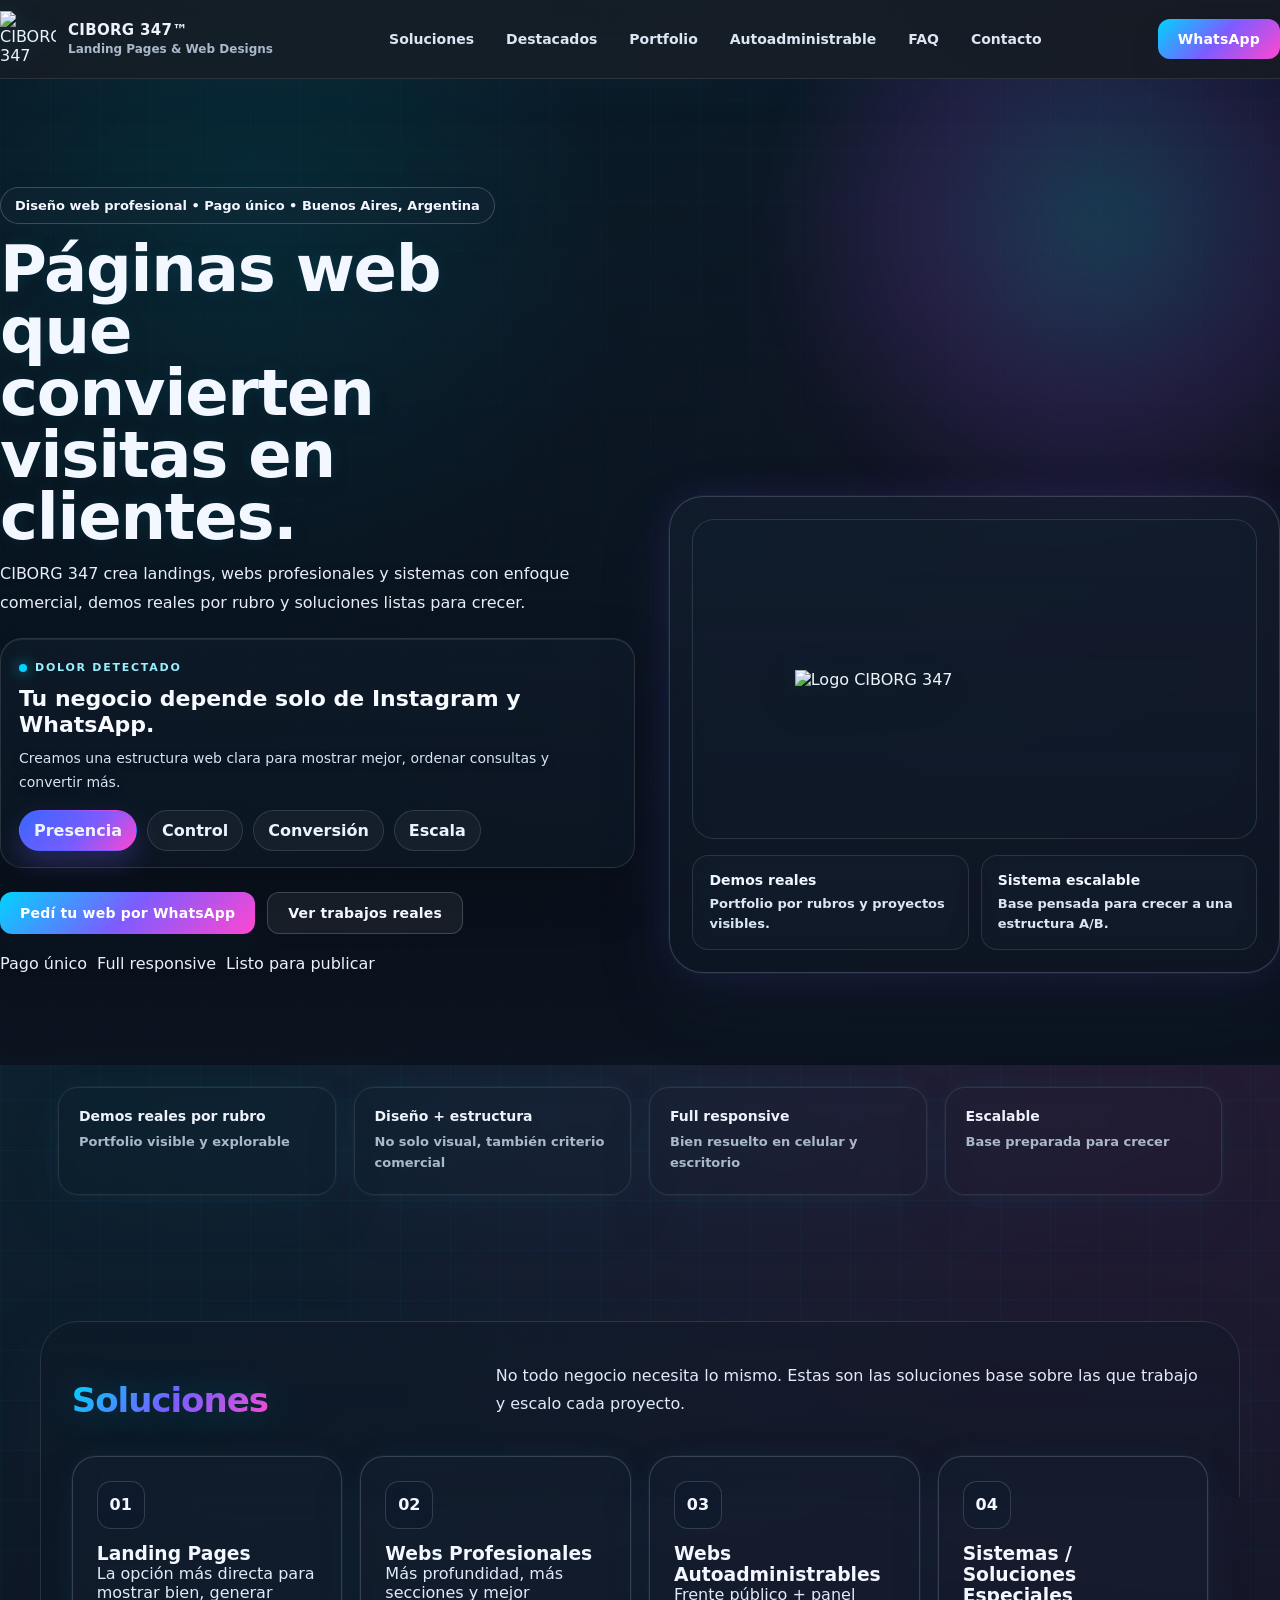
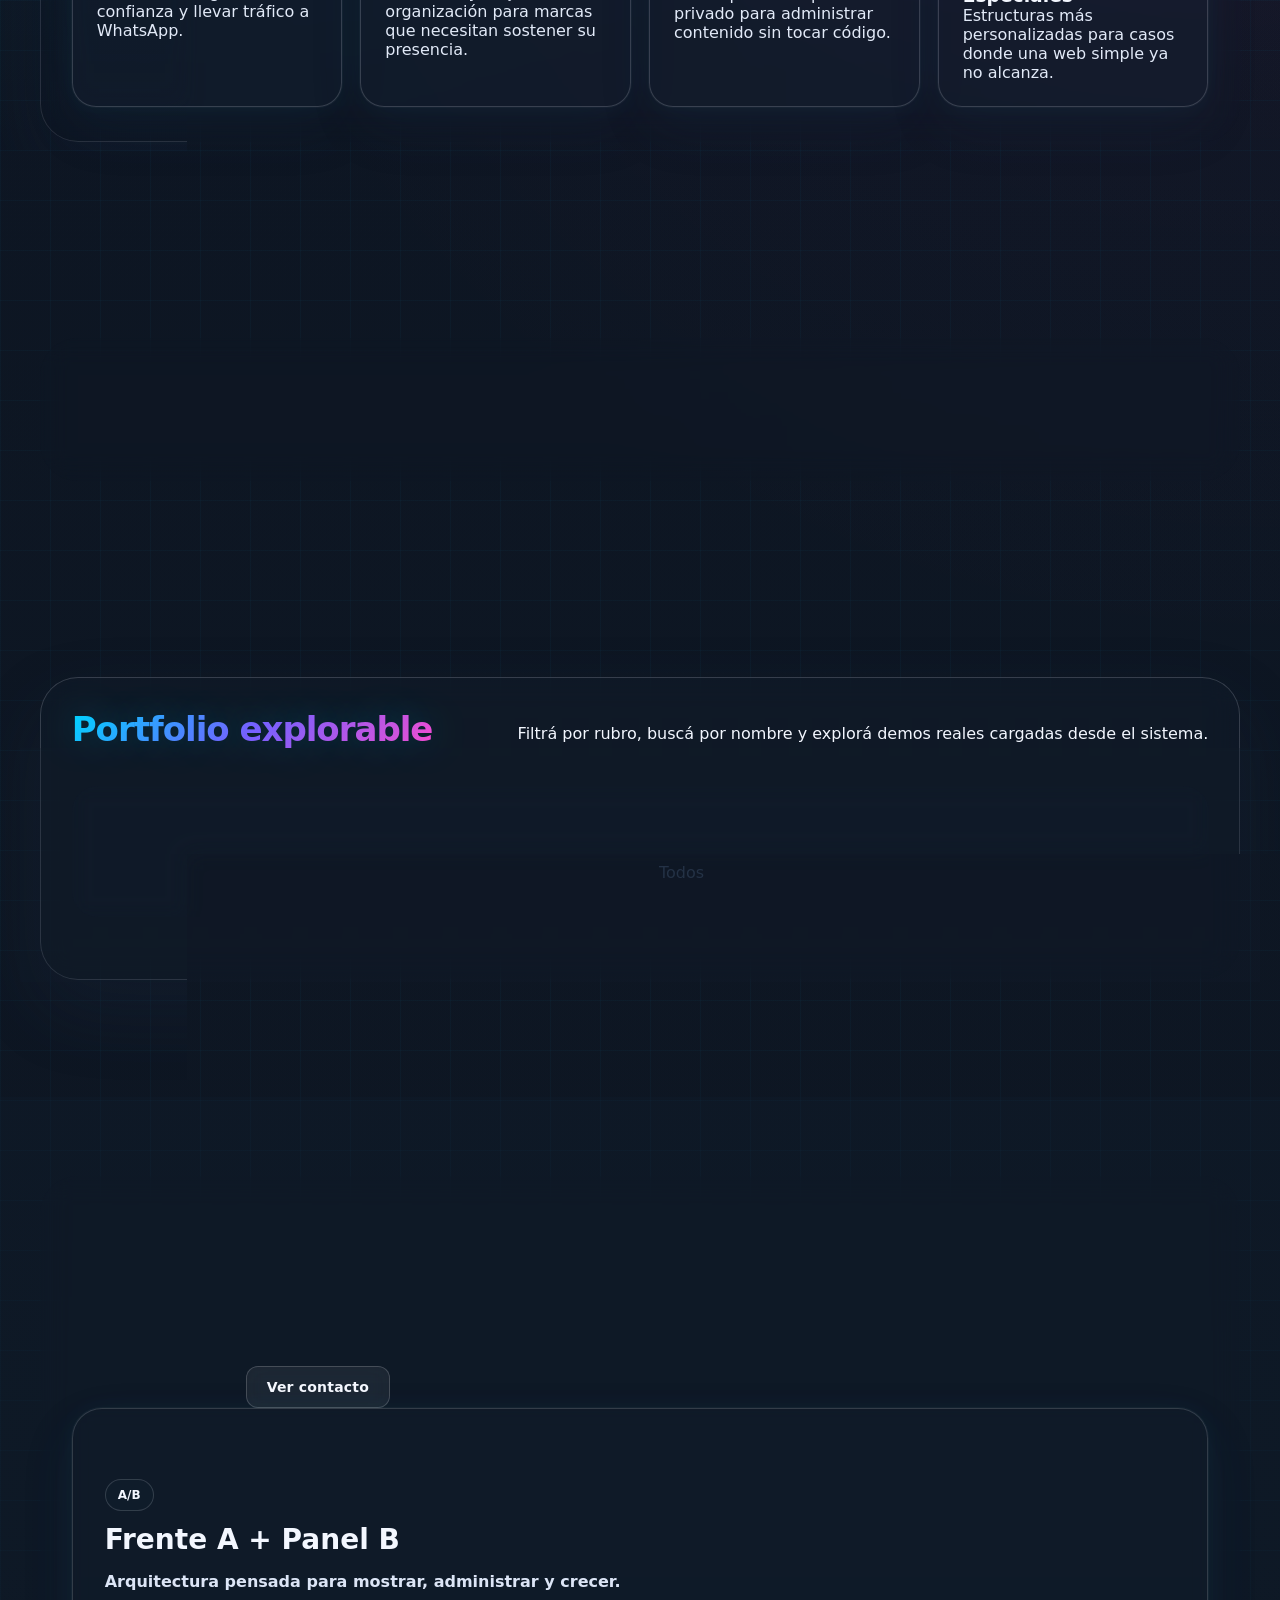
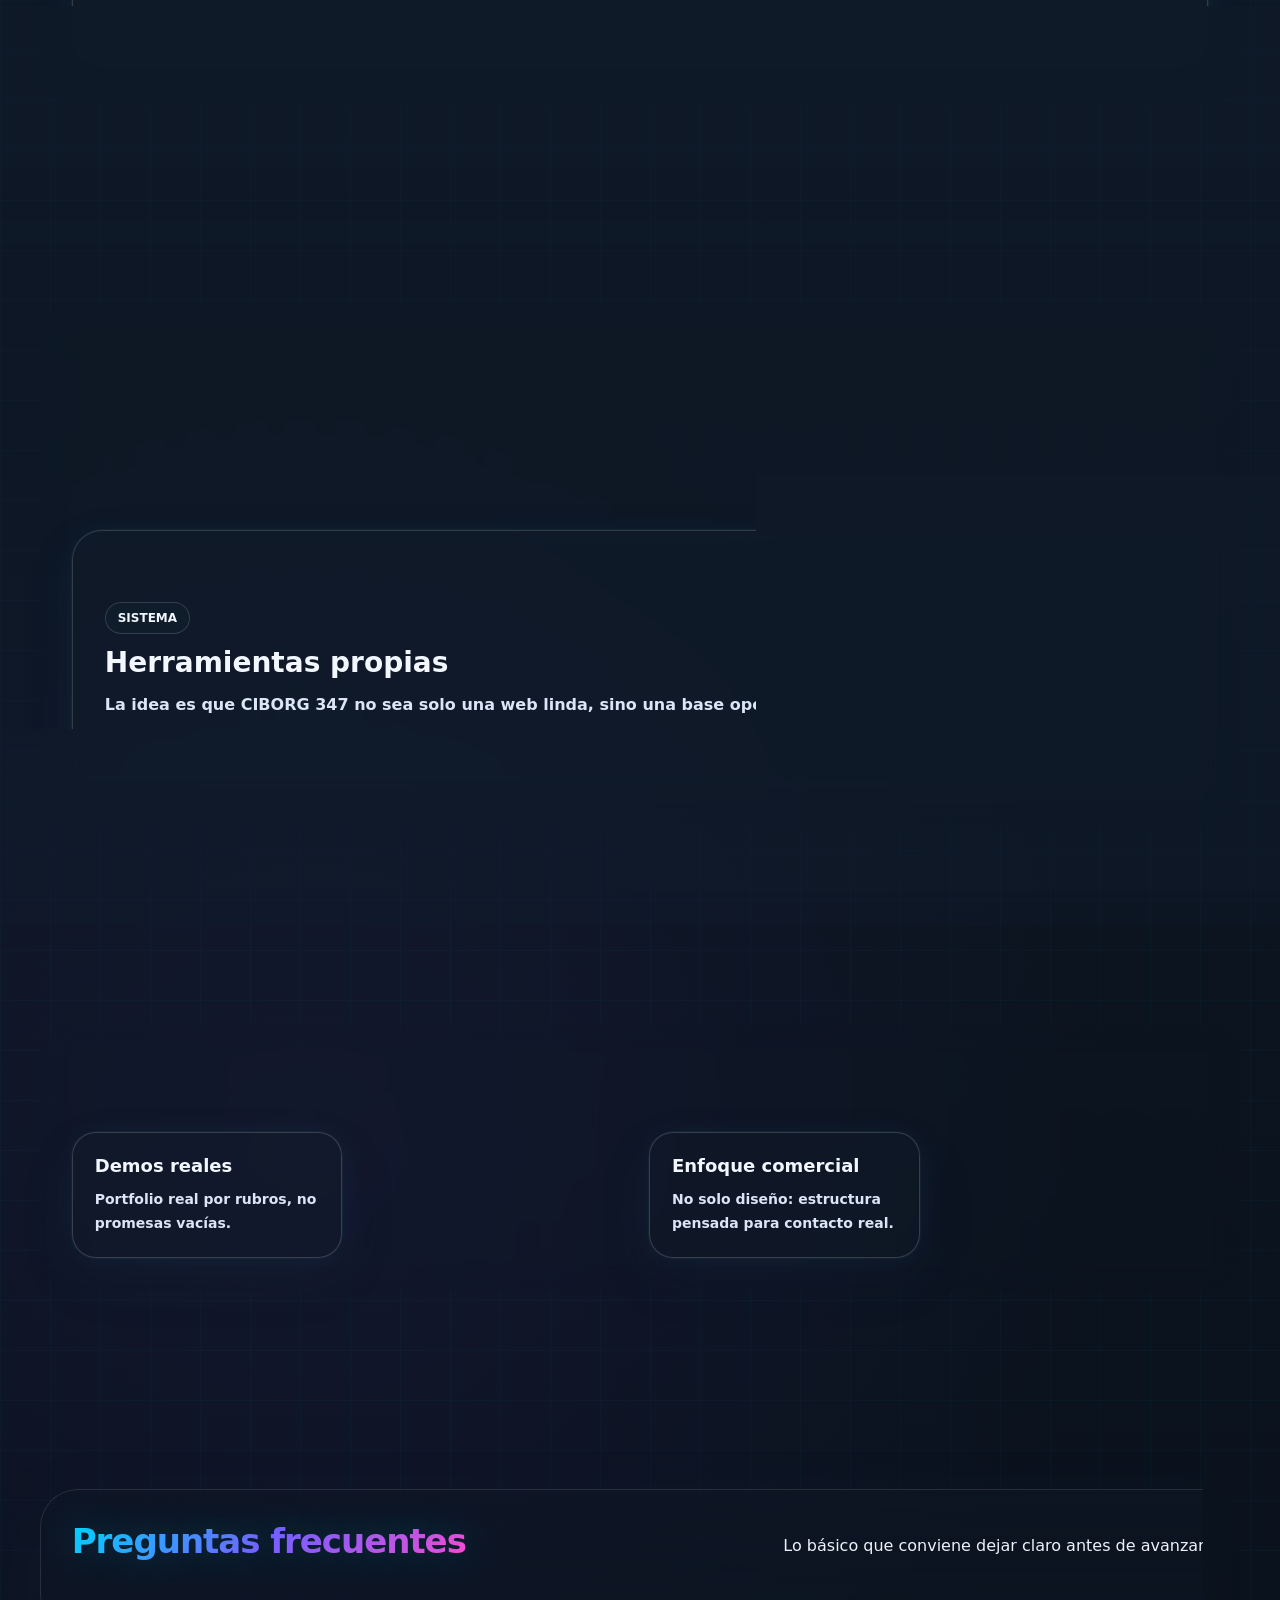
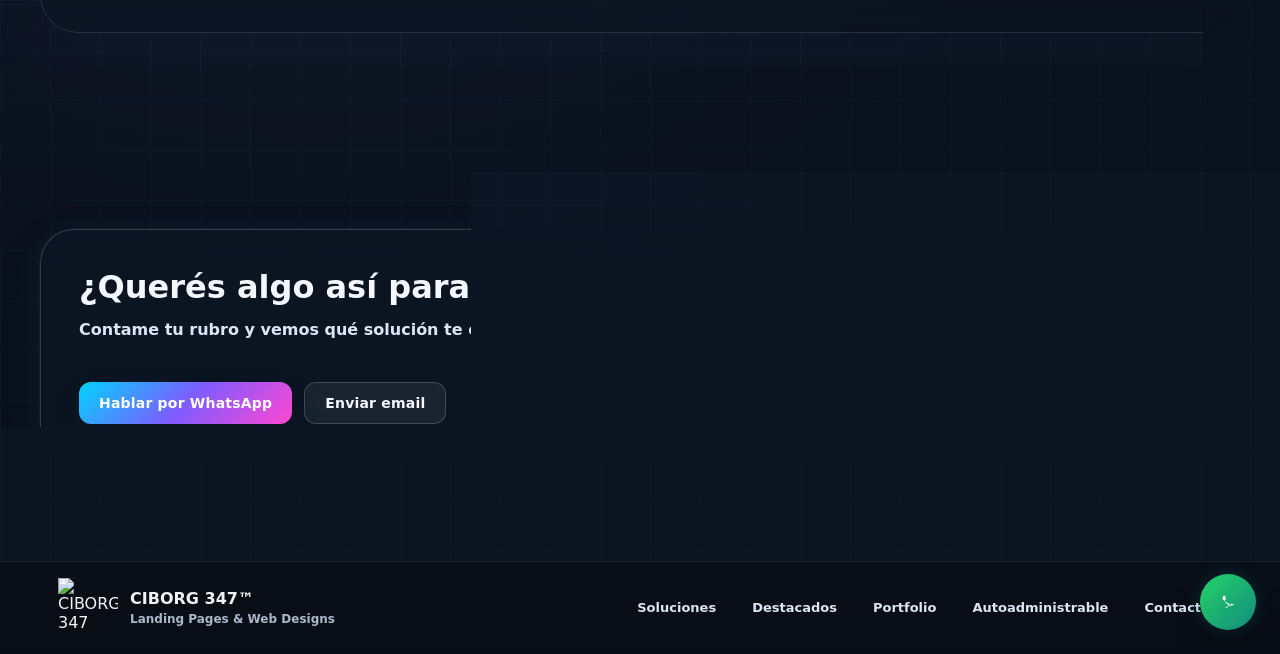
==== commit deebfaf1: "Update index.html" ====
--- a/public/index.html
+++ b/public/index.html
@@ -386,3 +386,81 @@
         <div class="hero__actions">
           <a id="finalWhatsAppBtn" class="btn btn--primary" href="#" target="_blank" rel="noopener">Hablar por WhatsApp</a>
           <a id="emailContactBtn" class="btn btn--ghost" href="mailto:ciborg347@gmail.com">Enviar email</a>
+        </div>
+      </div>
+    </section>
+  </main>
+
+  <!-- Futuristic Footer -->
+  <footer class="footer" id="siteFooter">
+    <div class="wrap footer__inner">
+      <div class="footer__brand">
+        <img id="footerBrandLogo" src="https://iili.io/fETkPEv.md.png" alt="CIBORG 347" />
+        <div>
+          <strong id="footerBrandTitle">CIBORG 347™</strong>
+          <span id="footerBrandTagline">Landing Pages & Web Designs</span>
+        </div>
+      </div>
+
+      <div class="footer__links">
+        <a href="#soluciones">Soluciones</a>
+        <a href="#destacados">Destacados</a>
+        <a href="#trabajos">Portfolio</a>
+        <a href="#autoadmin">Autoadministrable</a>
+        <a href="#contacto">Contacto</a>
+      </div>
+    </div>
+  </footer>
+
+  <!-- Futuristic WhatsApp Float -->
+  <a id="waFloat" class="waFloat" href="#" target="_blank" rel="noopener" aria-label="WhatsApp">
+    <svg viewBox="0 0 24 24" xmlns="http://www.w3.org/2000/svg">
+      <path d="M17.472 14.382c-.297-.149-1.758-.867-2.03-.967-.273-.099-.471-.149-.67.15-.197.297-.767.966-.94 1.164-.173.199-.347.223-.644.075-.297-.15-1.255-.463-2.39-1.475-.883-.788-1.48-1.761-1.653-2.059-.173-.297-.018-.458.13-.606.134-.133.298-.347.446-.52.149-.174.262-.349.388-.526.066-.127.111-.258.066-.388-.045-.13-.447-1.548-.616-2.123-.169-.574-.335-.497-.462-.506-.127-.009-.273-.011-.419-.011-.146 0-.384.066-.584.297-.2.231-.764.746-.764 1.822 0 1.076 1.275 2.116 1.456 2.252.181.136 1.247.9 2.967 2.059 3.72.788.526 1.099.447 1.586.342.49-.105 1.758-.719 2.006-1.413.248-.694.248-1.289.173-1.413-.074-.124-.272-.198-.57-.347m-5.421 7.403h-.004a9.87 9.87 0 01-5.031-1.378l-.361-.214-3.741.982.998-3.648-.235-.374a9.86 9.86 0 01-1.51-5.26c.001-5.45 4.436-9.884 9.888-9.884 2.64 0 5.122 1.03 6.988 2.898a9.825 9.825 0 012.893 6.994c-.003 5.45-4.437 9.884-9.885 9.884m8.413-18.297A11.815 11.815 0 0012.05 0C5.495 0 .16 5.335.157 11.892c0 2.096.547 4.142 1.588 5.945L.057 24l6.305-1.654a11.882 11.882 0 005.683 1.448h.005c6.554 0 11.89-5.335 11.893-11.893a11.821 11.821 0 00-3.48-8.413Z"/>
+    </svg>
+  </a>
+
+  <!-- Futuristic Modal -->
+  <div id="projectModal" class="modal" aria-hidden="true">
+    <button id="modalBackdrop" class="modal__backdrop" type="button" aria-label="Cerrar"></button>
+
+    <div class="modal__panel" role="dialog" aria-modal="true">
+      <div class="modal__header">
+        <div>
+          <div class="modal__tagsRow">
+            <span id="modalCategory" class="tag">Categoría</span>
+            <span id="modalStatus" class="statusPill">Publicado</span>
+          </div>
+          <h3 id="modalTitle">Proyecto</h3>
+        </div>
+
+        <button id="modalClose" class="iconBtn" type="button" aria-label="Cerrar">×</button>
+      </div>
+
+      <div class="modal__content">
+        <div class="modal__imageWrap">
+          <img id="modalImage" src="" alt="" />
+        </div>
+
+        <div class="modal__info">
+          <div class="metaList">
+            <div><strong>Tipo:</strong> <span id="modalType"></span></div>
+            <div><strong>Preview:</strong> <span id="modalPreviewType"></span></div>
+          </div>
+
+          <div id="modalTagsList" class="modal__tagsList"></div>
+
+          <p id="modalShort"></p>
+          <p id="modalFull" class="muted"></p>
+
+          <div class="hero__actions hero__actions--column">
+            <a id="modalDemoBtn" class="btn btn--primary" href="#" target="_blank" rel="noopener">Abrir demo</a>
+            <a id="modalWhatsAppBtn" class="btn btn--ghost" href="#" target="_blank" rel="noopener">Quiero algo así</a>
+          </div>
+        </div>
+      </div>
+    </div>
+  </div>
+
+  <script src="./app.js"></script>
+</body>
+</html>
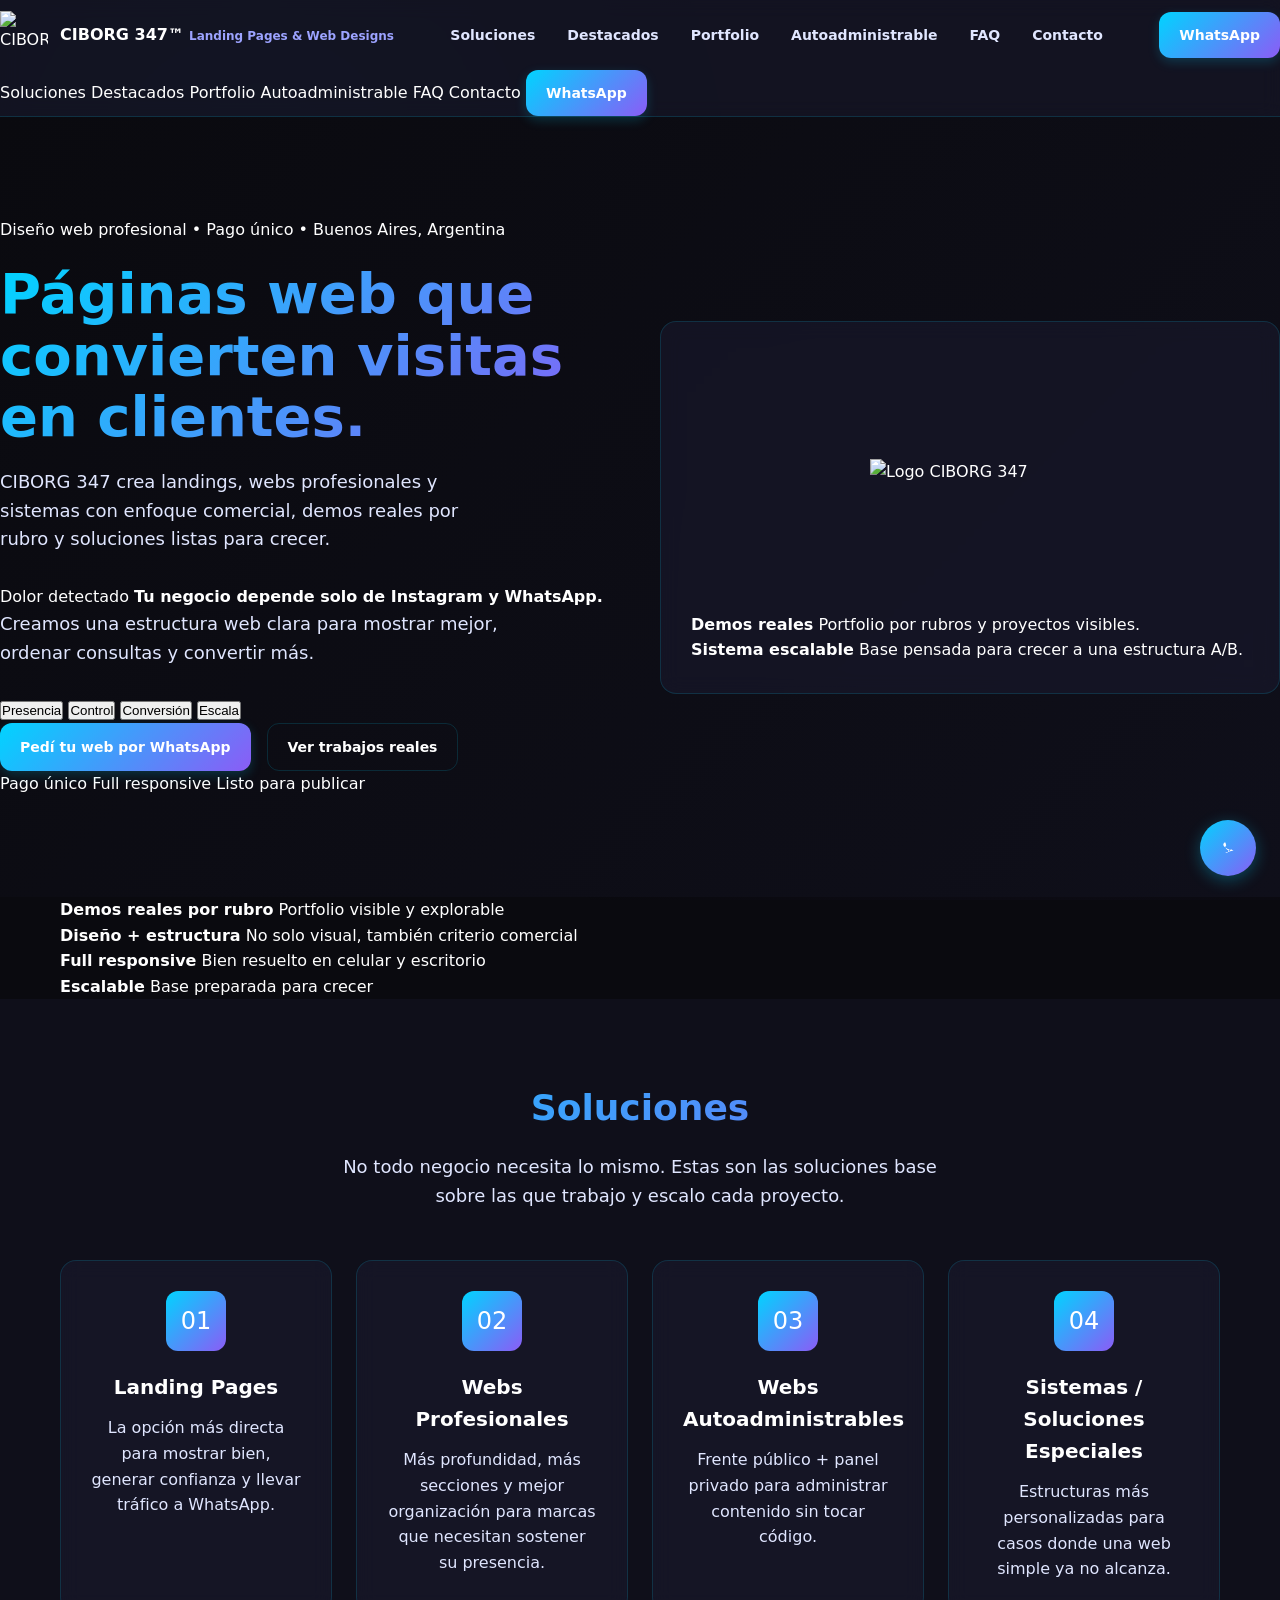
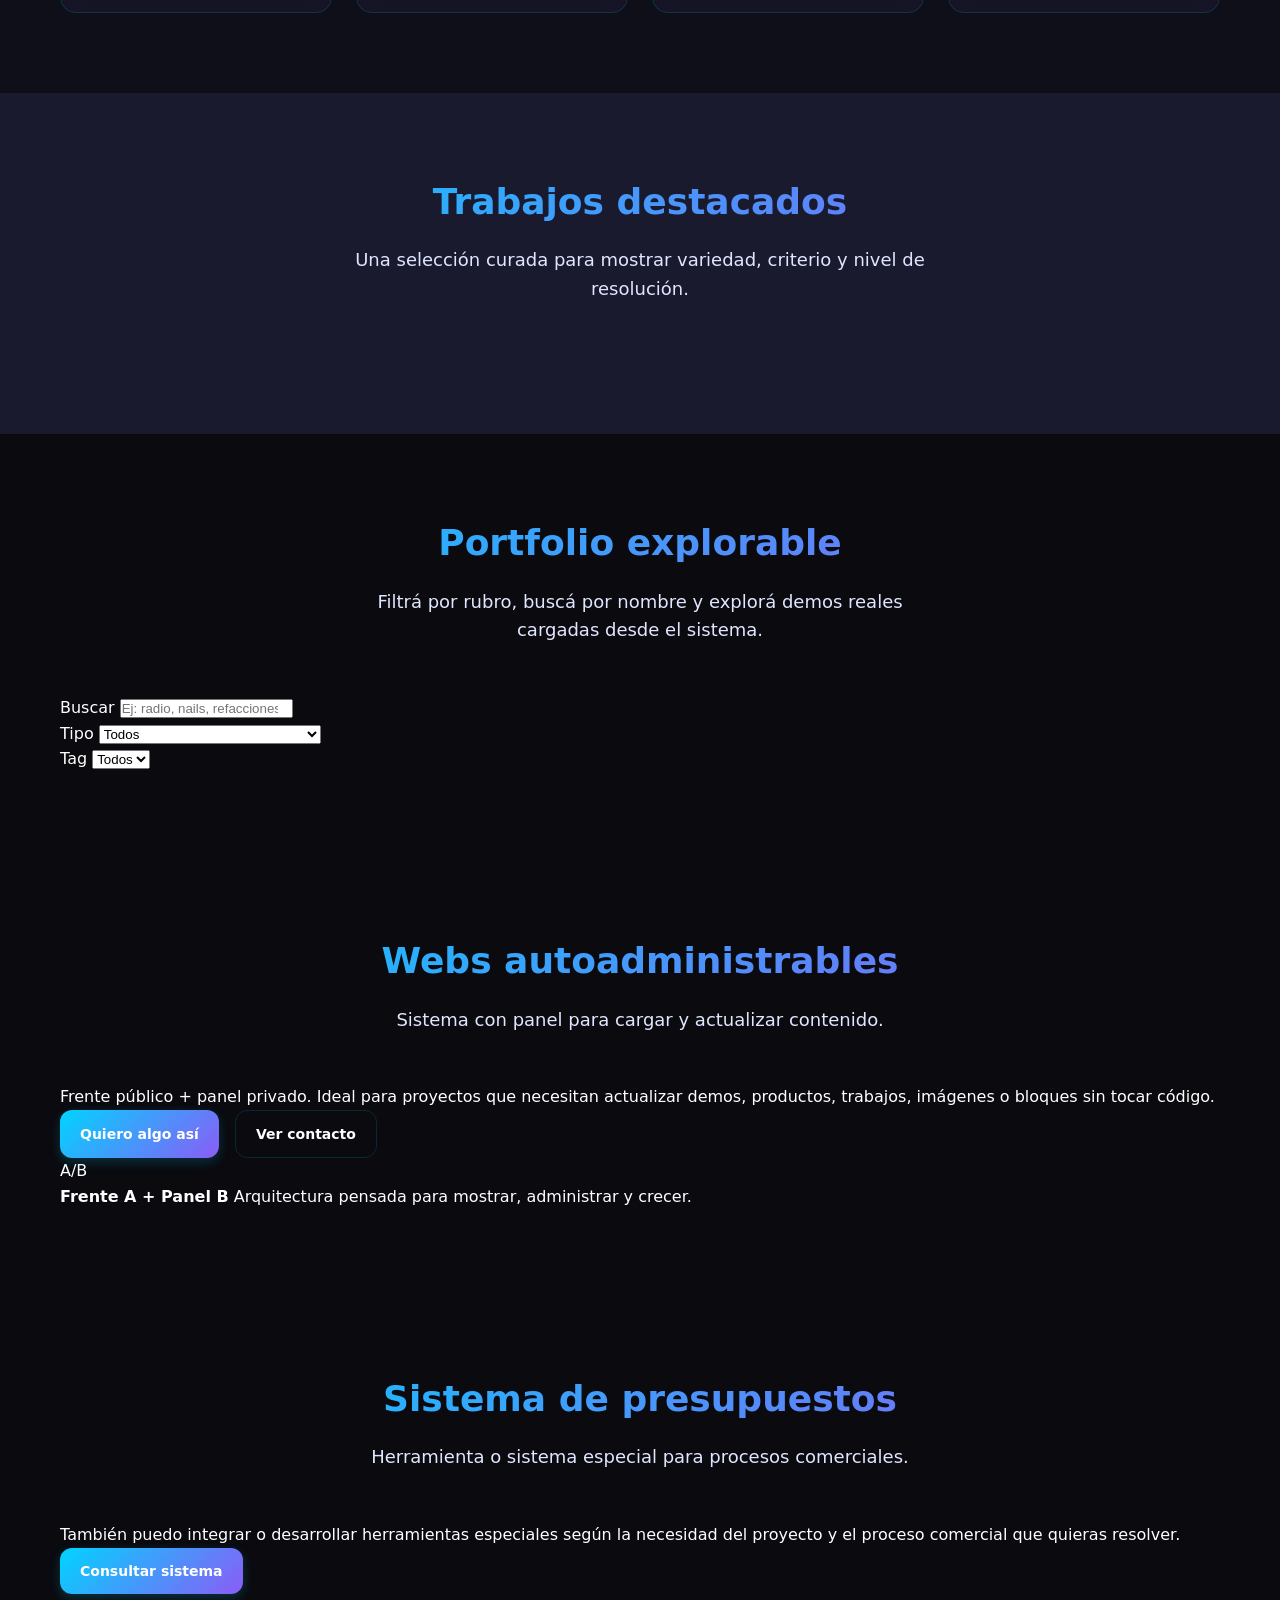
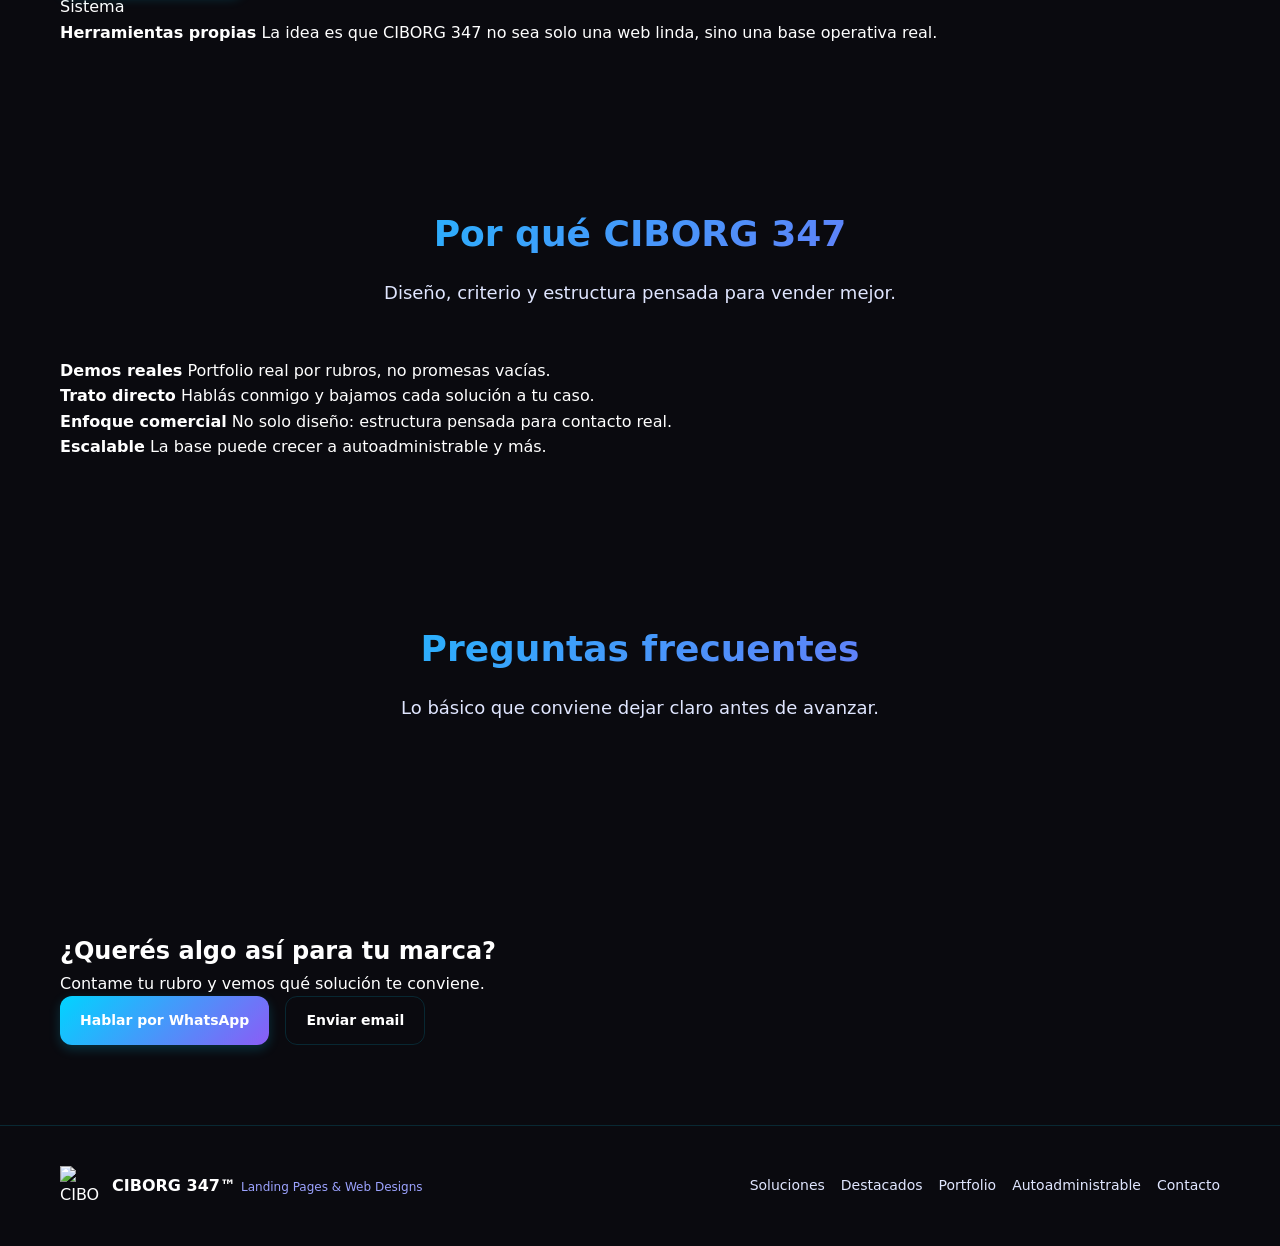
==== commit 26b7cad0: "Add app.js script to index.html" ====
--- a/public/index.html
+++ b/public/index.html
@@ -19,6 +19,7 @@
   <link href="https://fonts.googleapis.com/css2?family=Poppins:wght@300;400;500;600;700;800;900&family=Sora:wght@400;600;700;800&display=swap" rel="stylesheet">
   <link rel="stylesheet" href="./styles.css" />
   <script src="https://cdn.jsdelivr.net/npm/@supabase/supabase-js@2"></script>
+  <script src="./app.js"></script>
 </head>
 <body>
   <!-- Animated Background Elements -->
--- a/public/styles.css
+++ b/public/styles.css
@@ -1,145 +1,64 @@
-/* ===== FUTURISTIC DESIGN SYSTEM ===== */
+/* ===== MINIMAL CYBERPUNK - LIGERO Y RÁPIDO ===== */
 :root {
-  /* Core Colors - Original con upgrade futurista */
-  --bg-primary: #0a0b0e;
-  --bg-secondary: #14151a;
-  --bg-tertiary: #1a1d24;
-  --bg-glass: rgba(26, 29, 36, 0.7);
-  --bg-glass-light: rgba(26, 29, 36, 0.4);
-  
-  /* Text Colors - Manteniendo esquema original */
-  --text-primary: #eef3fb;
-  --text-secondary: #dce5f4;
-  --text-muted: #a9b8cc;
-  --text-muted2: #93a5bb;
-  
-  /* Accent Colors - Upgrade a neon */
+  /* Colores Minimalistas */
+  --bg-primary: #0a0a0f;
+  --bg-secondary: #0f0f1a;
+  --bg-tertiary: #1a1a2e;
+  --bg-glass: rgba(26, 26, 46, 0.6);
+  
+  /* Texto */
+  --text-primary: #ffffff;
+  --text-secondary: #e0e6ff;
+  --text-muted: #9ca3ff;
+  
+  /* Acentos Cyberpunk Sutiles */
   --cyan: #00d4ff;
-  --cyan2: #39c7ff;
-  --violet: #7d5cff;
+  --violet: #8b5cf6;
   --magenta: #ff47d1;
-  --blue: #3966ff;
-  
-  /* Gradients Futuristas */
-  --accent-gradient: linear-gradient(135deg, var(--cyan), var(--violet), var(--magenta));
-  --accent-gradient-alt: linear-gradient(45deg, var(--cyan), var(--violet));
-  --hero-gradient: linear-gradient(135deg, var(--blue), var(--violet) 55%, var(--magenta));
-  
-  /* Glass Effects - Mejorados */
-  --glass-border: rgba(255, 255, 255, 0.1);
+  
+  /* Gradientes Simples */
+  --accent-gradient: linear-gradient(135deg, var(--cyan), var(--violet));
+  --hero-gradient: linear-gradient(135deg, var(--bg-primary), var(--bg-secondary));
+  
+  /* Efectos Ligeros */
+  --glass-border: rgba(0, 212, 255, 0.15);
   --glass-border-hover: rgba(0, 212, 255, 0.3);
-  --glass-shadow: 0 8px 32px rgba(0, 212, 255, 0.1);
-  --glass-shadow-hover: 0 12px 40px rgba(0, 212, 255, 0.2);
-  --glass-backdrop: blur(20px);
-  --glass-backdrop-light: blur(10px);
-  
-  /* Shadows - Más dramáticos */
-  --shadow: 0 14px 34px rgba(31, 50, 75, 0.10);
-  --shadow2: 0 22px 52px rgba(31, 50, 75, 0.14);
-  --shadow3: 0 30px 72px rgba(31, 50, 75, 0.18);
-  --shadow-glow: 0 0 40px rgba(0, 212, 255, 0.3);
-  --shadow-glow-hover: 0 0 60px rgba(0, 212, 255, 0.5);
-  
-  /* Spacing - Manteniendo original */
-  --radius: 24px;
-  --radiusLg: 34px;
+  --glass-shadow: 0 4px 16px rgba(0, 0, 0, 0.2);
+  --glass-shadow-hover: 0 8px 24px rgba(0, 212, 255, 0.2);
+  
+  /* Transiciones Rápidas */
+  --transition-fast: 0.15s ease;
+  --transition-normal: 0.25s ease;
+  
+  /* Espaciado */
+  --radius: 16px;
   --max: 1200px;
-  --waSafe: 16px;
-  
-  /* Background Images - Originales */
-  --heroImage: url("https://iili.io/qwy0YdB.jpg");
-  --imgB: url("https://iili.io/qwyhLs1.jpg");
-  --imgC: url("https://iili.io/qwykOWQ.jpg");
-  
-  /* 3D y Animaciones */
-  --perspective: 1000px;
-  --transform-3d: preserve-3d;
-  --transition-fast: 0.15s cubic-bezier(0.4, 0, 0.2, 1);
-  --transition-normal: 0.3s cubic-bezier(0.4, 0, 0.2, 1);
-  --transition-slow: 0.5s cubic-bezier(0.4, 0, 0.2, 1);
-  --transition-bounce: 0.6s cubic-bezier(0.68, -0.55, 0.265, 1.55);
-}
-
-/* ===== DARK THEME ENHANCED ===== */
-body.theme-dark {
-  --bg-primary: #172231;
-  --bg-secondary: #1b2838;
-  --bg-tertiary: #213041;
-  
-  --text-primary: #eef3fb;
-  --text-secondary: #dce5f4;
-  --text-muted: #a9b8cc;
-  --text-muted2: #93a5bb;
-  
-  --glass-border: rgba(255, 255, 255, 0.11);
-  --glass-border-hover: rgba(0, 212, 255, 0.4);
-  
-  --shadow: 0 14px 34px rgba(0, 0, 0, 0.18);
-  --shadow2: 0 22px 52px rgba(0, 0, 0, 0.24);
-  --shadow3: 0 30px 72px rgba(0, 0, 0, 0.30);
-  --shadow-glow: 0 0 40px rgba(0, 212, 255, 0.4);
-  --shadow-glow-hover: 0 0 60px rgba(0, 212, 255, 0.6);
-}
-
-/* ===== RESET & BASE ===== */
+}
+
+/* ===== BASE ===== */
 * {
   margin: 0;
   padding: 0;
   box-sizing: border-box;
 }
 
-*::before,
-*::after {
-  box-sizing: border-box;
-}
-
-html {
-  scroll-behavior: smooth;
-  font-size: 16px;
+body {
+  font-family: 'Inter', system-ui, sans-serif;
+  color: var(--text-primary);
+  background: var(--bg-primary);
+  line-height: 1.6;
   overflow-x: hidden;
 }
 
-body {
-  margin: 0;
-  font-family: Inter, system-ui, -apple-system, BlinkMacSystemFont, "Segoe UI", sans-serif;
-  color: var(--text-primary);
-  background:
-    radial-gradient(circle at 10% 10%, rgba(0, 212, 255, 0.12), transparent 24%),
-    radial-gradient(circle at 88% 14%, rgba(255, 71, 209, 0.11), transparent 20%),
-    radial-gradient(circle at 24% 80%, rgba(125, 92, 255, 0.10), transparent 18%),
-    linear-gradient(180deg, #0a111b 0%, #101928 24%, #111c2a 58%, #0b1420 100%);
-  min-height: 100vh;
-  overflow-x: hidden;
-  position: relative;
-  transform-style: var(--transform-3d);
-}
-
-body.bodyLock {
-  overflow: hidden;
-}
-
-body.hasDynamicBackground::before {
+body::before {
   content: "";
   position: fixed;
   inset: 0;
-  z-index: -3;
+  z-index: -1;
+  background: 
+    radial-gradient(circle at 20% 20%, rgba(0, 212, 255, 0.03), transparent 40%),
+    radial-gradient(circle at 80% 80%, rgba(139, 92, 246, 0.03), transparent 40%);
   pointer-events: none;
-  background-image: var(--dynamic-bg-image);
-  background-size: cover;
-  background-position: center;
-  opacity: 0.02;
-}
-
-body::after {
-  content: "";
-  position: fixed;
-  inset: 0;
-  z-index: -2;
-  pointer-events: none;
-  background:
-    linear-gradient(180deg, rgba(5, 10, 18, 0.18), rgba(5, 10, 18, 0.38)),
-    radial-gradient(circle at 50% 0%, rgba(0, 224, 255, 0.06), transparent 30%),
-    radial-gradient(circle at 100% 20%, rgba(255, 71, 209, 0.05), transparent 26%);
 }
 
 img {
@@ -147,998 +66,358 @@
   display: block;
 }
 
-button,
-input,
-select,
-textarea {
-  font: inherit;
-}
-
-button {
-  cursor: pointer;
-}
-
 a {
   text-decoration: none;
   color: inherit;
 }
 
+button {
+  cursor: pointer;
+}
+
 .wrap {
   max-width: var(--max);
   margin: 0 auto;
-  padding: 0 18px;
-}
-
-/* ===== ANIMATED BACKGROUND SYSTEM ===== */
-.floating-particles {
-  position: fixed;
-  top: 0;
-  left: 0;
-  width: 100%;
-  height: 100%;
-  pointer-events: none;
-  z-index: -1;
-}
-
-.particle {
-  position: absolute;
-  width: 4px;
-  height: 4px;
-  background: var(--cyan);
-  border-radius: 50%;
-  opacity: 0;
-  animation: floatParticle 15s infinite;
-}
-
-@keyframes floatParticle {
-  0% {
-    opacity: 0;
-    transform: translateY(100vh) scale(0);
-  }
-  10% {
-    opacity: 0.4;
-  transition: var(--transition-normal);
-  }
-  90% {
-    opacity: 0.4;
-  transition: var(--transition-normal);
-  }
-  100% {
-    opacity: 0;
-    transform: translateY(-100vh) scale(1);
-  }
-}
-
-/* ===== FUTURISTIC TOPBAR ===== */
+  padding: 0 20px;
+}
+
+/* ===== TOPBAR ===== */
 .topbar {
   position: sticky;
   top: 0;
   z-index: 1000;
   background: var(--bg-glass);
-  backdrop-filter: var(--glass-backdrop);
+  backdrop-filter: blur(10px);
   border-bottom: 1px solid var(--glass-border);
-  box-shadow: var(--shadow);
-  transition: var(--transition-normal);
-  transform-style: var(--transform-3d);
-}
-
-.topbar.scrolled {
-  background: rgba(10, 11, 14, 0.95);
-  backdrop-filter: var(--glass-backdrop-light);
-  transform: translateY(0);
 }
 
 .topbar__inner {
-  min-height: 78px;
+  min-height: 70px;
   display: flex;
   align-items: center;
   justify-content: space-between;
-  gap: 18px;
-  transform-style: var(--transform-3d);
+  gap: 20px;
 }
 
 .brand {
   display: flex;
   align-items: center;
   gap: 12px;
-  min-width: 0;
-  transition: var(--transition-normal);
-  position: relative;
-  transform-style: var(--transform-3d);
+  transition: var(--transition-normal);
 }
 
 .brand:hover {
-  transform: translateY(-2px) rotateX(2deg);
+  transform: translateY(-1px);
 }
 
 .brand__logo {
-  width: 56px;
-  height: 56px;
+  width: 48px;
+  height: 48px;
   object-fit: contain;
-  filter:
-    drop-shadow(0 8px 16px rgba(31, 50, 75, 0.10))
-    drop-shadow(0 0 10px rgba(0, 224, 255, 0.10));
   transition: var(--transition-normal);
 }
 
 .brand:hover .brand__logo {
-  transform: rotate(5deg) scale(1.1);
-  filter: var(--shadow-glow);
-}
-
-.brand__text {
-  display: flex;
-  flex-direction: column;
-  line-height: 1.05;
+  transform: scale(1.05);
+  filter: drop-shadow(0 0 8px rgba(0, 212, 255, 0.3));
 }
 
 .brand__text strong {
-  font-size: 15px;
-  letter-spacing: 0.3px;
-  color: var(--text-primary);
+  font-size: 16px;
   font-weight: 800;
+  color: var(--text-primary);
 }
 
 .brand__text span {
-  margin-top: 4px;
+  font-size: 12px;
   color: var(--text-muted);
-  font-size: 12px;
-  font-weight: 700;
+  font-weight: 600;
 }
 
 .nav {
   display: flex;
   align-items: center;
   gap: 8px;
-  transform-style: var(--transform-3d);
 }
 
 .nav a {
-  padding: 10px 12px;
-  border-radius: 12px;
+  padding: 8px 12px;
+  border-radius: 8px;
   color: var(--text-secondary);
   font-size: 14px;
-  font-weight: 800;
-  transition: var(--transition-normal);
-  position: relative;
-  overflow: hidden;
-  transform-style: var(--transform-3d);
-}
-
-.nav a::before {
-  content: '';
-  position: absolute;
-  top: 0;
-  left: -100%;
-  width: 100%;
-  height: 100%;
-  background: var(--accent-gradient);
-  transition: left 0.5s ease;
-  z-index: -1;
-}
-
-.nav a:hover::before {
-  left: 0;
+  font-weight: 600;
+  transition: var(--transition-fast);
 }
 
 .nav a:hover {
   color: var(--text-primary);
-  transform: translateY(-2px) rotateX(2deg);
-  text-shadow: var(--shadow-glow);
+  background: var(--bg-glass);
+  border: 1px solid var(--glass-border-hover);
 }
 
 .topbar__cta {
   display: flex;
   align-items: center;
-  gap: 10px;
-}
-
-/* ===== FUTURISTIC BUTTONS ===== */
+  gap: 12px;
+}
+
+/* ===== BUTTONS ===== */
 .btn {
-  appearance: none;
+  display: inline-flex;
+  align-items: center;
+  gap: 8px;
+  padding: 12px 20px;
   border: none;
-  border-radius: 16px;
-  padding: 12px 16px;
-  font-weight: 900;
-  letter-spacing: 0.2px;
+  border-radius: 12px;
+  font-weight: 700;
+  font-size: 14px;
   transition: var(--transition-normal);
   cursor: pointer;
   position: relative;
   overflow: hidden;
-  transform-style: var(--transform-3d);
-}
-
-.btn::before {
-  content: '';
-  position: absolute;
-  top: 0;
-  left: -100%;
-  width: 100%;
-  height: 100%;
-  background: linear-gradient(90deg, transparent, rgba(255, 255, 255, 0.2), transparent);
-  transition: left 0.6s;
-}
-
-.btn:hover::before {
-  left: 100%;
-}
-
-.btn:hover {
+}
+
+.btn--primary {
+  background: var(--accent-gradient);
+  color: var(--text-primary);
+  box-shadow: 0 4px 12px rgba(0, 212, 255, 0.2);
+}
+
+.btn--primary:hover {
+  transform: translateY(-2px);
+  box-shadow: 0 6px 20px rgba(0, 212, 255, 0.3);
+}
+
+.btn--ghost {
+  background: transparent;
+  color: var(--text-primary);
+  border: 1px solid var(--glass-border);
+}
+
+.btn--ghost:hover {
+  background: var(--bg-glass);
+  border-color: var(--glass-border-hover);
   transform: translateY(-1px);
-}
-
-.btn--primary {
-  color: var(--text-primary);
-  background: var(--hero-gradient);
-  box-shadow: 0 12px 28px rgba(57, 102, 255, 0.18), 0 10px 24px rgba(255, 71, 209, 0.12);
-}
-
-.btn--primary:hover {
-  transform: translateY(-3px) rotateX(5deg);
-  box-shadow: var(--shadow-glow-hover);
-  filter: var(--shadow-glow);
-}
-
-.btn--ghost {
-  color: var(--text-primary);
-  border: 1px solid var(--glass-border);
-  background: color-mix(in srgb, var(--surface) 84%, transparent);
-  backdrop-filter: var(--glass-backdrop);
-}
-
-.btn--ghost:hover {
-  transform: translateY(-2px) rotateX(2deg);
-  border-color: var(--glass-border-hover);
-  box-shadow: var(--glass-shadow-hover);
-  filter: var(--shadow-glow);
-}
-
-.btn--block {
-  width: 100%;
-  justify-content: center;
-  text-align: center;
 }
 
 .burger {
   display: none;
-  width: 48px;
-  height: 48px;
+  width: 40px;
+  height: 40px;
   border: 1px solid var(--glass-border);
-  border-radius: 14px;
-  background: color-mix(in srgb, var(--surface) 86%, transparent);
+  border-radius: 10px;
+  background: var(--bg-glass);
   align-items: center;
   justify-content: center;
   flex-direction: column;
-  gap: 5px;
-  transition: var(--transition-normal);
-  transform-style: var(--transform-3d);
+  gap: 4px;
+  transition: var(--transition-fast);
 }
 
 .burger:hover {
-  transform: scale(1.05) rotateX(2deg);
   border-color: var(--glass-border-hover);
-  filter: var(--shadow-glow);
 }
 
 .burger span {
-  width: 20px;
+  width: 16px;
   height: 2px;
   background: var(--text-primary);
-  border-radius: 999px;
-  transition: var(--transition-normal);
-}
-
-.burger:hover span {
-  background: var(--cyan);
-}
-
-.mobileMenu {
-  display: none;
-  padding: 0 18px 16px;
-}
-
-.mobileMenu.isOpen {
-  display: grid;
-  gap: 10px;
-  animation: slideDown var(--transition-normal);
-}
-
-@keyframes slideDown {
-  from {
-    opacity: 0;
-    transform: translateY(-20px) rotateX(-10deg);
-  }
-  to {
-    opacity: 1;
-    transform: translateY(0) rotateX(0);
-  }
-}
-
-.mobileMenu a,
-.mobileMenu button {
-  padding: 12px 14px;
-  border: 1px solid var(--glass-border);
-  border-radius: 14px;
-  background: color-mix(in srgb, var(--surface) 90%, transparent);
-  color: var(--text-primary);
-  font-weight: 800;
-  transition: var(--transition-normal);
-  transform-style: var(--transform-3d);
-}
-
-.mobileMenu a:hover,
-.mobileMenu button:hover {
-  transform: translateX(5px) rotateX(2deg);
-  border-color: var(--glass-border-hover);
-  filter: var(--shadow-glow);
-}
-
-/* ===== FUTURISTIC HERO ===== */
+  border-radius: 2px;
+  transition: var(--transition-fast);
+}
+
+/* ===== HERO ===== */
 .hero {
   position: relative;
-  padding: 108px 0 92px;
-  overflow: hidden;
-  min-height: clamp(700px, 96vh, 920px);
-  display: flex;
-  align-items: center;
-  background:
-    linear-gradient(180deg, rgba(5, 10, 18, 0.18), rgba(5, 10, 18, 0.58)),
-    radial-gradient(circle at 20% 18%, rgba(0, 224, 255, 0.16), transparent 28%),
-    radial-gradient(circle at 82% 20%, rgba(255, 71, 209, 0.14), transparent 24%),
-    var(--heroImage);
-  background-size: auto, auto, auto, cover;
-  background-position: center, 20% 18%, 82% 20%, center 28%;
-  background-repeat: no-repeat;
-  transform-style: var(--transform-3d);
-}
-
-.hero::before,
-.hero::after {
-  content: "";
-  position: absolute;
-  inset: 0;
-  pointer-events: none;
-}
-
-.hero::before {
-  background: linear-gradient(180deg, rgba(8, 14, 24, 0.18) 0%, rgba(8, 14, 24, 0.42) 34%, rgba(8, 14, 24, 0.76) 100%);
-  z-index: 0;
-}
-
-.hero::after {
-  inset: auto 0 0 0;
-  height: 160px;
-  background: linear-gradient(180deg, rgba(11, 20, 32, 0), rgba(11, 20, 32, 0.9));
-  z-index: 1;
-}
-
-.hero__glow {
-  display: block;
-  position: absolute;
-  width: 42rem;
-  height: 42rem;
-  right: -10rem;
-  top: -12rem;
-  border-radius: 50%;
-  background: radial-gradient(circle, rgba(0, 224, 255, 0.18), rgba(125, 92, 255, 0.12) 38%, rgba(255, 71, 209, 0) 70%);
-  filter: blur(24px);
-  pointer-events: none;
-  z-index: 0;
-  animation: heroGlow 8s ease-in-out infinite alternate;
-}
-
-@keyframes heroGlow {
-  0% { opacity: 0.3; }
-  100% { opacity: 0.6; }
-}
-
-.hero__backgroundLayer,
-.hero__overlayLayer,
-.hero__video {
-  position: absolute;
-  inset: 0;
-  display: none;
-}
-
-.hero__backgroundLayer {
-  background-size: cover;
-  background-position: center;
-  opacity: 0.22;
-  mix-blend-mode: screen;
-  z-index: 0;
-}
-
-.hero__overlayLayer {
-  background-size: cover;
-  background-position: center;
-  opacity: 0.16;
-  z-index: 1;
-}
-
-.hero__video {
-  width: 100%;
-  height: 100%;
-  object-fit: cover;
-  opacity: 0.22;
-  z-index: 0;
+  padding: 100px 0;
+  min-height: 80vh;
+  display: flex;
+  align-items: center;
+  background: var(--hero-gradient);
 }
 
 .hero__grid {
-  position: relative;
-  z-index: 2;
-  display: grid;
-  grid-template-columns: minmax(0, 1.02fr) minmax(280px, 0.98fr);
-  gap: 34px;
-  align-items: end;
-  width: 100%;
-  transform-style: var(--transform-3d);
-}
-
-.hero__copy {
-  max-width: 780px;
-  position: relative;
-  z-index: 2;
-  animation: heroFloat 6s ease-in-out infinite;
-}
-
-@keyframes heroFloat {
-  0%, 100% { transform: translateY(0) rotateX(0); }
-  50% { transform: translateY(-10px) rotateX(2deg); }
-}
-
-.hero__copy h1 {
-  margin: 14px 0 12px;
-  font-size: clamp(42px, 5vw, 74px);
-  line-height: 0.97;
-  letter-spacing: -1.2px;
-  color: #f3f7ff;
-  max-width: 11ch;
-  text-shadow:
-    0 4px 18px rgba(12, 24, 40, 0.26),
-    0 0 16px rgba(0, 224, 255, 0.10);
-  transform-style: var(--transform-3d);
-}
-
-.hero__copy p {
-  margin: 0;
-  color: #e9eef8;
-  line-height: 1.8;
-  font-size: 16px;
-  max-width: 62ch;
-  text-shadow: 0 2px 12px rgba(12, 24, 40, 0.22);
-}
-
-.heroPain {
-  margin-top: 20px;
-  max-width: 700px;
-  padding: 18px 18px 16px;
-  border-radius: 22px;
-  border: 1px solid rgba(255, 255, 255, 0.12);
-  background: linear-gradient(180deg, rgba(18, 30, 46, 0.52), rgba(18, 30, 46, 0.36));
-  box-shadow: 0 20px 60px rgba(0, 0, 0, 0.18), inset 0 1px 0 rgba(255, 255, 255, 0.08);
-  backdrop-filter: blur(14px);
-  transform-style: var(--transform-3d);
-  transition: var(--transition-normal);
-}
-
-.heroPain:hover {
-  transform: translateY(-2px) rotateX(1deg);
-  border-color: var(--glass-border-hover);
-  box-shadow: var(--glass-shadow-hover);
-}
-
-.heroPain__label {
-  display: inline-flex;
-  align-items: center;
-  gap: 8px;
-  font-size: 11px;
-  font-weight: 900;
-  letter-spacing: 0.16em;
-  text-transform: uppercase;
-  color: #99efff;
-}
-
-.heroPain__label::before {
-  content: "";
-  width: 8px;
-  height: 8px;
-  border-radius: 50%;
-  background: var(--cyan);
-  box-shadow: 0 0 14px rgba(0, 224, 255, 0.8);
-  animation: pulse 2s ease-in-out infinite;
-}
-
-@keyframes pulse {
-  0%, 100% { opacity: 1; }
-  50% { opacity: 0.7; }
-}
-
-.heroPain strong {
-  display: block;
-  margin-top: 10px;
-  color: #f7fbff;
-  font-size: 22px;
-  line-height: 1.2;
-}
-
-.heroPain p {
-  margin-top: 8px;
-  font-size: 14px;
-  line-height: 1.7;
-  color: #d7e3f5;
-}
-
-.heroPain__tabs {
-  display: flex;
-  flex-wrap: wrap;
-  gap: 10px;
-  margin-top: 16px;
-}
-
-.heroPain__tab {
-  border: 1px solid rgba(255, 255, 255, 0.12);
-  background: rgba(255, 255, 255, 0.04);
-  color: #eaf3ff;
-  padding: 10px 14px;
-  border-radius: 999px;
-  font-weight: 800;
-  transition: var(--transition-normal);
-  transform-style: var(--transform-3d);
-}
-
-.heroPain__tab:hover {
-  transform: translateY(-1px) rotateX(2deg);
-  border-color: var(--glass-border-hover);
-  filter: var(--shadow-glow);
-}
-
-.heroPain__tab.isActive {
-  color: #eef3fb;
-  border-color: transparent;
-  background: var(--hero-gradient);
-  box-shadow: 0 12px 26px rgba(125, 92, 255, 0.26);
-  text-shadow: var(--shadow-glow);
-}
-
-.badge {
-  display: inline-flex;
-  align-items: center;
-  padding: 10px 14px;
-  border-radius: 999px;
-  border: 1px solid rgba(243, 247, 255, 0.20);
-  background: rgba(26, 40, 58, 0.30);
-  color: #f4f7ff;
-  box-shadow: var(--shadow);
-  font-size: 13px;
-  font-weight: 800;
-  backdrop-filter: blur(8px);
-  transform-style: var(--transform-3d);
-  transition: var(--transition-normal);
-}
-
-.badge:hover {
-  transform: translateY(-1px) rotateX(2deg);
-  border-color: var(--glass-border-hover);
-  box-shadow: var(--glass-shadow-hover);
-}
-
-.hero__actions {
-  display: flex;
-  flex-wrap: wrap;
-  gap: 12px;
-  margin-top: 24px;
-}
-
-.hero__actions--column {
-  flex-direction: column;
-}
-
-.hero__chips {
-  display: flex;
-  flex-wrap: wrap;
-  gap: 10px;
-  margin-top: 20px;
-}
-
-.chip {
-  border: none;
-  padding: 10px 14px;
-  border-radius: 999px;
-  background: rgba(26, 40, 58, 0.28);
-  border: 1px solid rgba(243, 247, 255, 0.18);
-  color: #eef3fb;
-  font-weight: 800;
-  transition: var(--transition-normal);
-  backdrop-filter: blur(8px);
-  transform-style: var(--transform-3d);
-}
-
-.chip:hover {
-  transform: translateY(-1px) rotateX(2deg);
-  border-color: rgba(0, 224, 255, 0.34);
-  color: #fff;
-  filter: var(--shadow-glow);
-}
-
-.chip.isActive {
-  color: #eef3fb;
-  border-color: transparent;
-  background: var(--hero-gradient);
-  box-shadow: 0 10px 24px rgba(125, 92, 255, 0.24);
-  text-shadow: var(--shadow-glow);
-}
-
-.chip--static {
-  cursor: default;
-}
-
-.chip--static:hover {
-  transform: none;
-  border-color: rgba(243, 247, 255, 0.18);
-  color: #eef3fb;
-  filter: none;
-}
-
-.hero__card {
-  border: 1px solid rgba(240, 245, 255, 0.18);
-  border-radius: var(--radiusLg);
-  background: linear-gradient(180deg, rgba(24, 37, 56, 0.44), rgba(24, 37, 56, 0.24));
-  box-shadow: var(--shadow3), 0 0 0 1px rgba(0, 224, 255, 0.06), 0 0 40px rgba(125, 92, 255, 0.14);
-  overflow: hidden;
-  padding: 22px;
-  backdrop-filter: blur(18px);
-  align-self: end;
-  position: relative;
-  z-index: 2;
-  transform-style: var(--transform-3d);
-  transition: var(--transition-normal);
-}
-
-.hero__card:hover {
-  transform: rotateY(5deg) translateZ(20px);
-  box-shadow: var(--shadow-glow-hover);
-  border-color: var(--glass-border-hover);
-}
-
-.hero__logoWrap {
-  min-height: 320px;
-  display: flex;
-  align-items: center;
-  justify-content: center;
-  border-radius: 22px;
-  background: rgba(18, 30, 46, 0.30);
-  border: 1px solid rgba(240, 245, 255, 0.12);
-  transition: var(--transition-normal);
-}
-
-.hero__logoWrap img {
-  width: 100%;
-  max-width: 360px;
-  object-fit: contain;
-  filter:
-    drop-shadow(0 12px 24px rgba(0, 0, 0, 0.16))
-    drop-shadow(0 0 14px rgba(0, 224, 255, 0.10));
-  transition: var(--transition-normal);
-}
-
-.hero__card:hover .hero__logoWrap img {
-  transform: rotate(360deg) scale(1.1);
-  filter: var(--shadow-glow);
-}
-
-.hero__miniGrid {
   display: grid;
   grid-template-columns: 1fr 1fr;
-  gap: 12px;
-  margin-top: 16px;
-}
-
-.hero__miniGrid article {
-  padding: 16px;
-  border-radius: 16px;
-  border: 1px solid rgba(240, 245, 255, 0.12);
-  background: rgba(18, 30, 46, 0.28);
-  backdrop-filter: blur(8px);
-  transition: var(--transition-normal);
-  transform-style: var(--transform-3d);
-}
-
-.hero__miniGrid article:hover {
-  transform: translateY(-2px) rotateX(2deg);
-  border-color: var(--glass-border-hover);
-  box-shadow: var(--glass-shadow-hover);
-}
-
-.hero__miniGrid strong {
-  display: block;
-  font-size: 14px;
-  color: #f2f6ff;
-}
-
-.hero__miniGrid span {
-  display: block;
-  margin-top: 6px;
-  color: #dce5f6;
-  font-size: 13px;
-  line-height: 1.5;
-  font-weight: 700;
-}
-
-/* ===== GLOBAL SECTIONS ===== */
-.section {
-  position: relative;
-  padding: 98px 0;
-  transform-style: var(--transform-3d);
-}
-
-.section::before {
-  content: "";
-  position: absolute;
-  inset: 0;
-  pointer-events: none;
-  z-index: 0;
-}
-
-.sectionAnchor {
-  scroll-margin-top: 98px;
-}
-
-.sectionDivider {
-  padding-top: 18px;
-  padding-bottom: 28px;
-}
-
-.section__head {
-  display: flex;
-  align-items: flex-end;
-  justify-content: space-between;
-  gap: 20px;
-  flex-wrap: wrap;
-  margin-bottom: 38px;
-}
-
-.section__head--left {
-  justify-content: flex-start;
-}
-
-.section__head--spaced {
-  margin-bottom: 42px;
-}
-
-.section__head h2 {
-  margin: 0;
-  font-size: 34px;
-  line-height: 1.04;
-  letter-spacing: -0.03em;
+  gap: 40px;
+  align-items: center;
+}
+
+.hero__copy h1 {
+  font-size: clamp(36px, 5vw, 56px);
+  line-height: 1.1;
+  font-weight: 900;
+  margin: 20px 0;
   background: var(--accent-gradient);
   -webkit-background-clip: text;
   -webkit-text-fill-color: transparent;
   background-clip: text;
-  text-shadow: var(--shadow-glow);
-  transform-style: var(--transform-3d);
+}
+
+.hero__copy p {
+  font-size: 18px;
+  color: var(--text-secondary);
+  margin-bottom: 30px;
+  max-width: 500px;
+}
+
+.hero__actions {
+  display: flex;
+  gap: 16px;
+  flex-wrap: wrap;
+}
+
+.hero__card {
+  border: 1px solid var(--glass-border);
+  border-radius: var(--radius);
+  background: var(--bg-glass);
+  padding: 30px;
+  backdrop-filter: blur(10px);
+  transition: var(--transition-normal);
+}
+
+.hero__card:hover {
+  transform: translateY(-4px);
+  box-shadow: var(--glass-shadow-hover);
+  border-color: var(--glass-border-hover);
+}
+
+.hero__logoWrap {
+  min-height: 240px;
+  display: flex;
+  align-items: center;
+  justify-content: center;
+  margin-bottom: 20px;
+}
+
+.hero__logoWrap img {
+  width: 100%;
+  max-width: 200px;
+  object-fit: contain;
+  transition: var(--transition-normal);
+}
+
+.hero__card:hover .hero__logoWrap img {
+  transform: scale(1.05);
+  filter: drop-shadow(0 0 12px rgba(0, 212, 255, 0.3));
+}
+
+/* ===== SECTIONS ===== */
+.section {
+  padding: 80px 0;
+  position: relative;
+}
+
+.section--solutions {
+  background: var(--bg-secondary);
+}
+
+.section--featured {
+  background: var(--bg-tertiary);
+}
+
+.section__head {
+  text-align: center;
+  margin-bottom: 50px;
+}
+
+.section__head h2 {
+  font-size: 36px;
+  font-weight: 900;
+  margin-bottom: 16px;
+  background: var(--accent-gradient);
+  -webkit-background-clip: text;
+  -webkit-text-fill-color: transparent;
+  background-clip: text;
 }
 
 .section__head p {
-  margin: 6px 0 0;
-  color: var(--text-muted);
-  line-height: 1.75;
-  max-width: 70ch;
-}
-
-.sectionIntro {
-  display: flex;
-  flex-direction: column;
-  gap: 10px;
-}
-
-.sectionKicker {
-  display: inline-flex;
-  width: max-content;
-  align-items: center;
-  padding: 8px 12px;
-  border-radius: 999px;
-  border: 1px solid rgba(122, 92, 255, 0.18);
-  background: color-mix(in srgb, var(--surface2) 78%, transparent);
-  color: var(--violet);
-  font-size: 11px;
-  font-weight: 900;
-  letter-spacing: 0.5px;
-  text-transform: uppercase;
-  transform-style: var(--transform-3d);
-  transition: var(--transition-normal);
-}
-
-.sectionKicker:hover {
-  transform: translateY(-1px) rotateX(2deg);
-  border-color: var(--glass-border-hover);
-  filter: var(--shadow-glow);
-}
-
-.sectionKicker--inside {
-  margin-bottom: 10px;
-}
-
-/* ===== AUTHORITY ===== */
-.authority {
-  padding: 22px 0 28px;
-}
-
-.authority__grid {
+  font-size: 18px;
+  color: var(--text-secondary);
+  max-width: 600px;
+  margin: 0 auto;
+}
+
+/* ===== SOLUTIONS ===== */
+.solutionsGrid {
   display: grid;
-  grid-template-columns: repeat(4, minmax(0, 1fr));
-  gap: 18px;
-}
-
-.authority__item {
-  padding: 20px;
+  grid-template-columns: repeat(auto-fit, minmax(250px, 1fr));
+  gap: 24px;
+}
+
+.solutionCard {
+  padding: 30px;
   border: 1px solid var(--glass-border);
-  border-radius: 20px;
-  background: color-mix(in srgb, var(--surface2) 78%, transparent);
-  backdrop-filter: blur(8px);
-  box-shadow: var(--shadow);
-  transition: var(--transition-normal);
-  transform-style: var(--transform-3d);
-}
-
-.authority__item:hover {
-  transform: translateY(-2px) rotateX(2deg);
+  border-radius: var(--radius);
+  background: var(--bg-glass);
+  backdrop-filter: blur(10px);
+  transition: var(--transition-normal);
+  text-align: center;
+}
+
+.solutionCard:hover {
+  transform: translateY(-4px);
   border-color: var(--glass-border-hover);
   box-shadow: var(--glass-shadow-hover);
-  filter: var(--shadow-glow);
-}
-
-.authority__item strong {
-  display: block;
-  font-size: 14px;
-}
-
-.authority__item span {
-  display: block;
-  margin-top: 8px;
-  color: var(--text-muted);
-  font-size: 13px;
+}
+
+.solutionCard__icon {
+  width: 60px;
+  height: 60px;
+  margin: 0 auto 20px;
+  display: flex;
+  align-items: center;
+  justify-content: center;
+  border-radius: 12px;
+  background: var(--accent-gradient);
+  font-size: 24px;
+  color: white;
+}
+
+.solutionCard h3 {
+  font-size: 20px;
+  font-weight: 800;
+  margin-bottom: 12px;
+  color: var(--text-primary);
+}
+
+.solutionCard p {
+  color: var(--text-secondary);
   line-height: 1.6;
-  font-weight: 700;
-}
-
-/* ===== SOLUTIONS ===== */
-.section--solutions {
-  background-image: var(--imgC);
-  background-size: cover;
-  background-position: center 42%;
-  background-repeat: no-repeat;
-}
-
-.section--solutions::before,
-.section--solutions::after {
-  content: none !important;
-  display: none !important;
-}
-
-.solutionsGrid {
-  display: grid;
-  grid-template-columns: repeat(4, minmax(0, 1fr));
-  gap: 18px;
-}
-
-.solutionCard {
-  padding: 24px;
-  border: 1px solid rgba(232, 238, 248, 0.18);
-  border-radius: 24px;
-  background: rgba(24, 37, 56, 0.30);
-  box-shadow: var(--shadow2);
-  position: relative;
-  overflow: hidden;
-  backdrop-filter: blur(10px);
-  transform-style: var(--transform-3d);
-  transition: var(--transition-normal);
-}
-
-.solutionCard::before {
-  content: "";
-  position: absolute;
-  inset: 0 0 auto 0;
-  height: 4px;
-  background: var(--accent-gradient);
-  transform: scaleX(0);
-  transition: transform 0.3s ease;
-}
-
-.solutionCard:hover::before {
-  transform: scaleX(1);
-}
-
-.solutionCard:hover {
-  transform: translateY(-8px) rotateX(5deg);
-  box-shadow: var(--shadow-glow-hover);
-  border-color: var(--glass-border-hover);
-  filter: var(--shadow-glow);
-}
-
-.solutionCard__icon {
-  width: 48px;
-  height: 48px;
-  display: flex;
-  align-items: center;
-  justify-content: center;
-  border-radius: 14px;
-  background: rgba(14, 26, 44, 0.34);
-  border: 1px solid rgba(232, 238, 248, 0.16);
-  color: #f3f7ff;
-  font-weight: 900;
-  margin-bottom: 14px;
-  transition: var(--transition-normal);
-}
-
-.solutionCard:hover .solutionCard__icon {
-  transform: scale(1.1) rotate(5deg);
-  filter: var(--shadow-glow);
-}
-
-.section--solutions .section__head h2,
-.section--solutions .solutionCard h3 {
-  color: #f3f7ff;
-}
-
-.section--solutions .section__head p,
-.section--solutions .solutionCard p {
-  color: #e2eaf8;
-}
-
-.section--solutions .sectionKicker {
-  background: rgba(20, 32, 48, 0.34);
-  border-color: rgba(232, 238, 248, 0.16);
-  color: #f2f6ff;
 }
 
 /* ===== FEATURED ===== */
-.section--featured {
-  background-image: var(--imgB);
-  background-size: cover;
-  background-position: center 38%;
-  background-repeat: no-repeat;
-}
-
-.section--featured::before,
-.section--featured::after {
-  content: none !important;
-  display: none !important;
-}
-
 .featuredGrid {
   display: grid;
-  grid-template-columns: repeat(3, minmax(0, 1fr));
-  gap: 22px;
+  grid-template-columns: repeat(auto-fit, minmax(300px, 1fr));
+  gap: 24px;
 }
 
 .featuredCard,
 .projectCard {
-  border: 1px solid rgba(232, 238, 248, 0.18);
-  border-radius: 24px;
-  background: rgba(24, 37, 56, 0.26);
-  box-shadow: var(--shadow2);
+  border: 1px solid var(--glass-border);
+  border-radius: var(--radius);
+  background: var(--bg-glass);
   overflow: hidden;
   cursor: pointer;
   transition: var(--transition-normal);
-  transform-style: var(--transform-3d);
 }
 
 .featuredCard:hover,
 .projectCard:hover {
-  transform: translateY(-3px) rotateY(8deg) scale(1.02);
-  box-shadow: var(--shadow-glow-hover);
+  transform: translateY(-4px);
   border-color: var(--glass-border-hover);
-  filter: var(--shadow-glow);
+  box-shadow: var(--glass-shadow-hover);
 }
 
 .featuredCard__image,
 .projectCard__image {
-  aspect-ratio: 16 / 10;
-  padding: 14px;
+  aspect-ratio: 16/10;
+  background: var(--bg-tertiary);
+  padding: 20px;
   display: flex;
   align-items: center;
   justify-content: center;
-  background: rgba(16, 28, 44, 0.22);
 }
 
 .featuredCard__image img,
@@ -1146,1411 +425,259 @@
   width: 100%;
   height: 100%;
   object-fit: contain;
-  object-position: center;
-  border-radius: 16px;
-  background: rgba(18, 30, 46, 0.30);
-  transition: var(--transition-slow);
+  border-radius: 8px;
+  transition: var(--transition-normal);
 }
 
 .featuredCard:hover .featuredCard__image img,
 .projectCard:hover .projectCard__image img {
   transform: scale(1.05);
-  filter: brightness(1.1);
 }
 
 .featuredCard__body,
 .projectCard__body {
-  padding: 18px 18px 20px;
-}
-
-.featuredCard__body h3,
-.projectCard__body h3 {
-  margin: 12px 0 0;
-  font-size: 19px;
-  line-height: 1.15;
-  color: #f4f7ff;
-}
-
-.featuredCard__body p,
-.projectCard__body p {
-  margin: 12px 0 0;
-  color: #e2eaf8;
-  line-height: 1.65;
+  padding: 20px;
+}
+
+.featuredCard h3,
+.projectCard h3 {
+  font-size: 18px;
+  font-weight: 800;
+  margin-bottom: 8px;
+  color: var(--text-primary);
+}
+
+.featuredCard p,
+.projectCard p {
+  color: var(--text-secondary);
   font-size: 14px;
+  line-height: 1.5;
+}
+
+/* ===== TAGS ===== */
+.tag {
+  display: inline-block;
+  padding: 6px 12px;
+  border-radius: 20px;
+  background: var(--accent-gradient);
+  color: white;
+  font-size: 11px;
   font-weight: 700;
-}
-
-.featuredCard__meta,
-.projectCard__type {
-  margin-top: 12px;
-  color: #cfd9eb;
-  font-size: 13px;
-  font-weight: 800;
-}
-
-.featuredCard__topline {
-  display: flex;
-  align-items: center;
-  justify-content: space-between;
-  gap: 10px;
-  flex-wrap: wrap;
-}
-
-.section--featured .section__head h2,
-.section--featured .section__head p {
-  color: #f3f7ff;
-}
-
-.section--featured .sectionKicker {
-  background: rgba(20, 32, 48, 0.34);
-  border-color: rgba(232, 238, 248, 0.16);
-  color: #f2f6ff;
-}
-
-/* ===== TAGS AND STATUS ===== */
-.tag {
-  display: inline-flex;
-  align-items: center;
-  padding: 8px 12px;
-  border-radius: 999px;
-  color: #eef3fb;
-  background: var(--hero-gradient);
-  font-size: 11px;
-  font-weight: 900;
   text-transform: uppercase;
   letter-spacing: 0.5px;
-  box-shadow: var(--shadow-glow);
-  transform-style: var(--transform-3d);
-  transition: var(--transition-normal);
-}
-
-.tag:hover {
-  transform: translateY(-1px) rotateX(2deg);
-  box-shadow: var(--shadow-glow-hover);
-}
-
-.statusPill {
-  display: inline-flex;
-  align-items: center;
-  padding: 8px 12px;
-  border-radius: 999px;
+}
+
+.softTag {
+  display: inline-block;
+  padding: 4px 10px;
+  border-radius: 16px;
+  background: var(--bg-glass);
+  border: 1px solid var(--glass-border);
+  color: var(--text-muted);
   font-size: 11px;
-  font-weight: 900;
-  text-transform: uppercase;
-  letter-spacing: 0.45px;
-  background: rgba(219, 230, 246, 0.18);
-  color: #eef3fb;
-  border: 1px solid rgba(232, 238, 248, 0.14);
-  transition: var(--transition-normal);
-  transform-style: var(--transform-3d);
-}
-
-.statusPill:hover {
-  transform: translateY(-1px) rotateX(2deg);
-  box-shadow: var(--glass-shadow-hover);
-}
-
-.statusPill--draft {
-  background: rgba(219, 230, 246, 0.14);
-}
-
-.statusPill--published {
-  background: #cfeee8;
-  color: #0d5f54;
-}
-
-.statusPill--featured {
-  background: #dad4ff;
-  color: #5d3ce6;
-}
-
-.statusPill--archived {
-  background: #f0d2e6;
-  color: #9a2669;
-}
-
-.statusPill--new {
-  background: #d4e4fb;
-  color: #2f5ae6;
-}
-
-.softTag {
-  display: inline-flex;
-  align-items: center;
-  padding: 7px 10px;
-  border-radius: 999px;
-  border: 1px solid rgba(232, 238, 248, 0.14);
-  background: rgba(219, 230, 246, 0.12);
-  color: #e7eefb;
-  font-size: 11px;
-  font-weight: 800;
-  transition: var(--transition-normal);
-  transform-style: var(--transform-3d);
-}
-
-.softTag:hover {
-  transform: translateY(-1px) rotateX(2deg);
-  border-color: var(--glass-border-hover);
-  box-shadow: var(--glass-shadow-hover);
-}
-
-.projectTagsRow {
-  display: flex;
-  flex-wrap: wrap;
-  gap: 8px;
-  margin-top: 12px;
-}
-
-/* ===== PORTFOLIO ===== */
-.section--portfolio {
-  background-image: var(--imgB);
-  background-size: cover;
-  background-position: center 56%;
-  background-repeat: no-repeat;
-}
-
-.section--portfolio::before,
-.section--portfolio::after {
-  content: none !important;
-  display: none !important;
-}
-
-.section--portfolio .wrap {
-  padding: 34px clamp(18px, 2.4vw, 32px);
-  border-radius: 38px;
-  border: 1px solid rgba(232, 238, 248, 0.18);
-  background: rgba(18, 30, 46, 0.34);
-  box-shadow: var(--shadow3);
-  backdrop-filter: blur(14px);
-  position: relative;
-}
-
-.section--portfolio .section__head {
-  position: relative;
-  z-index: 1;
-}
-
-.section--portfolio .section__head h2,
-.section--portfolio .section__head p {
-  color: #f3f7ff;
-}
-
-.section--portfolio .sectionKicker {
-  background: rgba(20, 32, 48, 0.34);
-  border-color: rgba(232, 238, 248, 0.16);
-  color: #f2f6ff;
-}
-
-.toolbar {
-  display: grid;
-  gap: 20px;
-  margin-bottom: 28px;
-  position: relative;
-  z-index: 1;
-}
-
-.toolbar--panel {
-  padding: 20px;
-  border: 1px solid rgba(232, 238, 248, 0.16);
-  border-radius: 26px;
-  background: rgba(18, 30, 46, 0.28);
-  backdrop-filter: blur(10px);
-  box-shadow: var(--shadow);
-  transform-style: var(--transform-3d);
-  transition: var(--transition-normal);
-}
-
-.toolbar:hover {
-  transform: translateY(-2px) rotateX(1deg);
-  box-shadow: var(--glass-shadow-hover);
-}
-
-.toolbar__right {
-  display: grid;
-  grid-template-columns: 2fr 1fr;
-  gap: 14px;
-}
-
-.toolbar__right--triple {
-  grid-template-columns: 2fr 1fr 1fr;
-}
-
-.field {
-  display: grid;
-  gap: 8px;
-}
-
-.field label {
-  color: #e7eefb;
-  font-size: 12px;
-  font-weight: 900;
+  font-weight: 600;
   text-transform: uppercase;
   letter-spacing: 0.3px;
 }
 
-.field input,
-.field select {
-  width: 100%;
-  border: 1px solid rgba(232, 238, 248, 0.16);
-  border-radius: 14px;
-  background: rgba(223, 231, 240, 0.88);
-  color: #243246;
-  padding: 12px 14px;
-  outline: none;
-  transition: var(--transition-normal);
-  transform-style: var(--transform-3d);
-}
-
-.field input:focus,
-.field select:focus {
-  border-color: rgba(0, 224, 255, 0.34);
-  box-shadow: 0 0 0 4px rgba(0, 224, 255, 0.08);
-  transform: translateY(-1px);
-}
-
-.field input:hover,
-.field select:hover {
-  border-color: var(--glass-border-hover);
-  box-shadow: var(--glass-shadow-hover);
-}
-
-.projectsGrid {
-  display: grid;
-  grid-template-columns: repeat(3, minmax(0, 1fr));
-  gap: 20px;
-  position: relative;
-  z-index: 1;
-}
-
-.projectCard__top {
-  display: flex;
-  align-items: center;
-  justify-content: space-between;
-  gap: 10px;
-  flex-wrap: wrap;
-}
-
-.projectCard__statusRow {
-  margin-top: 12px;
-}
-
-.moreWrap {
-  display: flex;
-  justify-content: center;
-  margin-top: 28px;
-  position: relative;
-  z-index: 1;
-}
-
-.state {
-  display: none;
-  padding: 16px;
-  border: 1px dashed rgba(232, 238, 248, 0.22);
-  border-radius: 18px;
-  color: #eef3fb;
-  font-weight: 800;
-  margin-bottom: 18px;
-  background: rgba(18, 30, 46, 0.28);
-  position: relative;
-  z-index: 1;
-  transform-style: var(--transform-3d);
-}
-
-/* ===== AUTOADMIN ===== */
-.section--autoadmin {
-  background-image: var(--imgC);
-  background-size: cover;
-  background-position: center 50%;
-  background-repeat: no-repeat;
-}
-
-.section--autoadmin::before,
-.section--autoadmin::after {
-  content: none !important;
-  display: none !important;
-}
-
-.section--autoadmin .wrap {
-  padding: 36px clamp(18px, 2.4vw, 32px);
-  border-radius: 38px;
-  border: 1px solid rgba(232, 238, 248, 0.18);
-  background: rgba(18, 30, 46, 0.30);
-  box-shadow: var(--shadow3);
-  backdrop-filter: blur(14px);
-}
-
-.section--autoadmin .section__head h2,
-.section--autoadmin .section__head p,
-.section--autoadmin .richText {
-  color: #eef3fb;
-}
-
-.section--autoadmin .sectionKicker {
-  background: rgba(20, 32, 48, 0.34);
-  border-color: rgba(232, 238, 248, 0.16);
-  color: #f2f6ff;
-}
-
-.splitBlock {
-  display: grid;
-  grid-template-columns: 1.08fr 0.92fr;
-  gap: 34px;
-  align-items: center;
-  transform-style: var(--transform-3d);
-}
-
-.richText {
-  line-height: 1.85;
-  font-size: 15px;
-  font-weight: 700;
-}
-
-.visualCard {
-  padding: 32px;
-  border: 1px solid rgba(232, 238, 248, 0.16);
-  border-radius: 30px;
-  background: rgba(18, 30, 46, 0.28);
-  box-shadow: var(--shadow2);
-  min-height: 260px;
-  display: flex;
-  flex-direction: column;
-  justify-content: center;
-  position: relative;
-  overflow: hidden;
-  backdrop-filter: blur(10px);
-  transform-style: var(--transform-3d);
-  transition: var(--transition-normal);
-}
-
-.visualCard::before {
-  content: "";
-  position: absolute;
-  inset: 0 0 auto 0;
-  height: 4px;
-  background: var(--accent-gradient);
-  transform: scaleX(0);
-  transition: transform 0.3s ease;
-}
-
-.visualCard:hover::before {
-  transform: scaleX(1);
-}
-
-.visualCard:hover {
-  transform: translateY(-5px) rotateX(2deg);
-  box-shadow: var(--glass-shadow-hover);
-  border-color: var(--glass-border-hover);
-  filter: var(--shadow-glow);
-}
-
-.visualCard--alt {
-  border-color: rgba(232, 238, 248, 0.16);
-}
-
-.visualCard__badge {
-  width: max-content;
-  padding: 8px 12px;
-  border-radius: 999px;
-  background: rgba(20, 32, 48, 0.34);
-  border: 1px solid rgba(232, 238, 248, 0.16);
-  color: #f2f6ff;
-  font-size: 12px;
-  font-weight: 900;
-  text-transform: uppercase;
-  margin-bottom: 14px;
-  transition: var(--transition-normal);
-}
-
-.visualCard__badge:hover {
-  transform: translateY(-1px) rotateX(2deg);
-  box-shadow: var(--glass-shadow-hover);
-}
-
-.visualCard strong {
-  font-size: 28px;
-  line-height: 1.08;
-  color: #f3f7ff;
-}
-
-.visualCard span {
-  margin-top: 12px;
-  color: #dce5f6;
-  line-height: 1.75;
-  font-weight: 700;
-}
-
-/* ===== SYSTEMS ===== */
-.section--systems {
-  overflow: hidden;
-  background-image: var(--imgB);
-  background-size: cover;
-  background-position: center 42%;
-  background-repeat: no-repeat;
-}
-
-.section--systems::before,
-.section--systems::after {
-  content: none !important;
-  display: none !important;
-}
-
-.section--systems .wrap {
-  position: relative;
-  z-index: 1;
-  padding: 36px clamp(18px, 2.4vw, 32px);
-  border-radius: 38px;
-  border: 1px solid rgba(232, 238, 248, 0.18);
-  background: rgba(18, 30, 46, 0.30);
-  box-shadow: var(--shadow3);
-  backdrop-filter: blur(14px);
-}
-
-.section--systems .section__head h2,
-.section--systems .section__head p,
-.section--systems .richText {
-  color: #eef3fb;
-}
-
-.section--systems .sectionKicker {
-  background: rgba(20, 32, 48, 0.34);
-  border-color: rgba(232, 238, 248, 0.16);
-  color: #f2f6ff;
-}
-
-/* ===== WHY ===== */
-.section--why {
-  background-image: var(--imgC);
-  background-size: cover;
-  background-position: center 62%;
-  background-repeat: no-repeat;
-}
-
-.section--why::before,
-.section--why::after {
-  content: none !important;
-  display: none !important;
-}
-
-.section--why .section__head h2,
-.section--why .section__head p {
-  color: #eef3fb;
-}
-
-.section--why .sectionKicker {
-  background: rgba(20, 32, 48, 0.34);
-  border-color: rgba(232, 238, 248, 0.16);
-  color: #f2f6ff;
-}
-
-.differentialsGrid {
-  display: grid;
-  grid-template-columns: repeat(4, minmax(0, 1fr));
-  gap: 18px;
-}
-
-.diffCard {
-  padding: 22px;
-  border: 1px solid rgba(232, 238, 248, 0.18);
-  border-radius: 24px;
-  background: rgba(18, 30, 46, 0.28);
-  box-shadow: var(--shadow2);
-  backdrop-filter: blur(10px);
-  transform-style: var(--transform-3d);
-  transition: var(--transition-normal);
-}
-
-.diffCard:hover {
-  transform: translateY(-5px) rotateX(2deg);
-  box-shadow: var(--glass-shadow-hover);
-  border-color: var(--glass-border-hover);
-  filter: var(--shadow-glow);
-}
-
-.diffCard strong {
-  display: block;
-  margin: 0;
-  font-size: 18px;
-  color: #f3f7ff;
-}
-
-.diffCard span {
-  display: block;
-  margin-top: 12px;
-  color: #dce5f6;
-  line-height: 1.7;
-  font-size: 14px;
-  font-weight: 700;
-}
-
-/* ===== FAQ ===== */
-.section--faq {
-  background-image: var(--imgC);
-  background-size: cover;
-  background-position: center 34%;
-  background-repeat: no-repeat;
-}
-
-.section--faq::before,
-.section--faq::after {
-  content: none !important;
-  display: none !important;
-}
-
-.section--faq .section__head h2,
-.section--faq .section__head p {
-  color: #eef3fb;
-}
-
-.section--faq .sectionKicker {
-  background: rgba(20, 32, 48, 0.34);
-  border-color: rgba(232, 238, 248, 0.16);
-  color: #f2f6ff;
-}
-
-.faqList {
-  display: grid;
-  gap: 14px;
-}
-
-.faqItem {
-  border: 1px solid rgba(232, 238, 248, 0.18);
-  border-radius: 20px;
-  background: rgba(18, 30, 46, 0.28);
-  overflow: hidden;
-  backdrop-filter: blur(10px);
-  box-shadow: var(--shadow2);
-  transform-style: var(--transform-3d);
-  transition: var(--transition-normal);
-}
-
-.faqItem:hover {
-  transform: translateY(-2px) rotateX(1deg);
-  box-shadow: var(--glass-shadow-hover);
-  border-color: var(--glass-border-hover);
-}
-
-.faqItem__head {
-  width: 100%;
-  display: flex;
-  align-items: center;
-  justify-content: space-between;
-  gap: 12px;
-  padding: 18px 20px;
-  border: none;
-  background: transparent;
-  color: #f3f7ff;
-  text-align: left;
-  transition: var(--transition-normal);
-}
-
-.faqItem__head strong {
-  font-size: 16px;
-}
-
-.faqItem__head span {
-  font-size: 24px;
-  line-height: 1;
-  color: #f3f7ff;
-  transition: var(--transition-normal);
-}
-
-.faqItem:hover .faqItem__head span {
-  transform: rotate(90deg);
-  color: var(--cyan);
-}
-
-.faqItem__body {
-  display: none;
-  padding: 0 20px 18px;
-}
-
-.faqItem__body p {
-  margin: 0;
-  color: #dce5f6;
-  line-height: 1.75;
-  font-weight: 700;
-}
-
-.faqItem.isOpen .faqItem__body {
-  display: block;
-  animation: fadeIn var(--transition-normal);
-}
-
-@keyframes fadeIn {
-  from { opacity: 0; transform: translateY(-10px); }
-  to { opacity: 1; transform: translateY(0); }
-}
-
-/* ===== CONTACT ===== */
-.section--contact {
-  overflow: hidden;
-  background-image: var(--imgC);
-  background-size: cover;
-  background-position: center 44%;
-  background-repeat: no-repeat;
-}
-
-.section--contact::before,
-.section--contact::after {
-  content: none !important;
-  display: none !important;
-}
-
-.ctaPanel {
-  position: relative;
-  z-index: 1;
-  padding: 38px;
-  border: 1px solid rgba(232, 238, 248, 0.18);
-  border-radius: 34px;
-  background: rgba(18, 30, 46, 0.30);
-  box-shadow: var(--shadow3);
-  display: grid;
-  gap: 14px;
-  backdrop-filter: blur(14px);
-  transform-style: var(--transform-3d);
-  transition: var(--transition-normal);
-}
-
-.ctaPanel:hover {
-  transform: translateY(-2px) rotateX(1deg);
-  box-shadow: var(--glass-shadow-hover);
-  border-color: var(--glass-border-hover);
-}
-
-.ctaPanel h2 {
-  margin: 0;
-  font-size: 32px;
-  color: #f3f7ff;
-}
-
-.ctaPanel p {
-  margin: 10px 0 0;
-  color: #dce5f6;
-  line-height: 1.75;
-  font-weight: 700;
-}
-
-.section--contact .sectionKicker {
-  background: rgba(20, 32, 48, 0.34);
-  border-color: rgba(232, 238, 248, 0.16);
-  color: #f2f6ff;
-}
-
-/* ===== FOOTER ===== */
-.footer {
-  margin-top: 0;
-  border-top: 1px solid rgba(64, 107, 255, 0.10);
-  background: linear-gradient(180deg, var(--surface3), var(--surface4));
-  position: relative;
-  transform-style: var(--transform-3d);
-}
-
-.footer__inner {
-  min-height: 92px;
-  display: flex;
-  align-items: center;
-  justify-content: space-between;
-  gap: 16px;
-  flex-wrap: wrap;
-}
-
-.footer__brand {
-  display: flex;
-  align-items: center;
-  gap: 12px;
-}
-
-.footer__brand img {
-  width: 60px;
-  height: 60px;
-  object-fit: contain;
-}
-
-.footer__brand strong {
-  display: block;
-}
-
-.footer__brand span {
-  display: block;
-  margin-top: 4px;
-  color: var(--text-muted);
-  font-size: 12px;
-  font-weight: 700;
-}
-
-.footer__links {
-  display: flex;
-  gap: 12px;
-  flex-wrap: wrap;
-}
-
-.footer__links a {
-  padding: 10px 12px;
-  border-radius: 12px;
-  border: 1px solid var(--line2);
-  background: color-mix(in srgb, var(--surface2) 80%, transparent);
-  color: var(--text-secondary);
-  font-size: 13px;
-  font-weight: 800;
-  transition: var(--transition-normal);
-  transform-style: var(--transform-3d);
-}
-
-.footer__links a:hover {
-  transform: translateY(-1px) rotateX(2deg);
-  border-color: var(--glass-border-hover);
-  box-shadow: var(--glass-shadow-hover);
-  filter: var(--shadow-glow);
-}
-
-/* ===== WHATSAPP FLOAT ===== */
-.waFloat {
-  position: fixed;
-  right: 16px;
-  bottom: calc(var(--waSafe) + env(safe-area-inset-bottom));
-  z-index: 40;
-  width: 58px;
-  height: 58px;
-  display: flex;
-  align-items: center;
-  justify-content: center;
-  border-radius: 18px;
-  background: color-mix(in srgb, var(--surface2) 80%, transparent);
-  box-shadow: 0 16px 40px rgba(31, 50, 75, 0.14);
-  border: 1px solid var(--line);
-  backdrop-filter: blur(10px);
-  transition: var(--transition-normal);
-  animation: floatButton 3s ease-in-out infinite;
-  transform-style: var(--transform-3d);
-}
-
-@keyframes floatButton {
-  0%, 100% { transform: translateY(0) rotateZ(0deg); }
-  50% { transform: translateY(-10px) rotateZ(5deg); }
-}
-
-.waFloat:hover {
-  transform: scale(1.1) rotateZ(10deg);
-  box-shadow: var(--shadow-glow-hover);
-  border-color: var(--glass-border-hover);
-  filter: var(--shadow-glow);
-}
-
-.waFloat img {
-  width: 58px;
-  height: 58px;
-  object-fit: contain;
-}
-
-/* ===== MODAL ===== */
-.modal {
-  position: fixed;
-  inset: 0;
-  display: none;
-  align-items: center;
-  justify-content: center;
-  padding: 18px;
-  z-index: 80;
-  transform-style: var(--transform-3d);
-}
-
-.modal.isOpen {
-  display: flex;
-}
-
-.modal__backdrop {
-  position: absolute;
-  inset: 0;
-  border: none;
-  background: rgba(31, 50, 75, 0.26);
-  backdrop-filter: blur(10px);
-}
-
-.modal__panel {
-  position: relative;
-  width: min(980px, 100%);
-  max-height: min(88vh, 900px);
-  border: 1px solid var(--line);
-  border-radius: 24px;
-  background: color-mix(in srgb, var(--surface2) 86%, transparent);
-  box-shadow: var(--shadow3);
-  overflow: hidden;
-  backdrop-filter: blur(16px);
-  transform-style: var(--transform-3d);
-  animation: modalAppear var(--transition-normal);
-}
-
-@keyframes modalAppear {
-  from {
-    opacity: 0;
-    transform: scale(0.8) rotateX(-10deg);
-  }
-  to {
-    opacity: 1;
-    transform: scale(1) rotateX(0);
-  }
-}
-
-.modal__header {
-  display: flex;
-  align-items: flex-start;
-  justify-content: space-between;
-  gap: 12px;
-  padding: 18px;
-  border-bottom: 1px solid var(--line);
-}
-
-.modal__header h3 {
-  margin: 10px 0 0;
-  font-size: 24px;
-  color: var(--text-primary);
-}
-
-.modal__tagsRow {
-  display: flex;
-  align-items: center;
-  gap: 10px;
-  flex-wrap: wrap;
-}
-
-.iconBtn {
-  width: 48px;
-  height: 48px;
-  border: 1px solid var(--line2);
-  border-radius: 14px;
-  background: var(--surface);
-  color: var(--text-primary);
-  font-size: 30px;
-  font-weight: 900;
-  line-height: 1;
-  display: flex;
-  align-items: center;
-  justify-content: center;
-  flex: 0 0 auto;
-  transition: var(--transition-normal);
-  transform-style: var(--transform-3d);
-}
-
-.iconBtn:hover {
-  transform: translateY(-1px) rotateX(2deg);
-  border-color: var(--glass-border-hover);
-  box-shadow: var(--glass-shadow-hover);
-  filter: var(--shadow-glow);
-}
-
-.modal__content {
-  display: grid;
-  grid-template-columns: 1fr 0.92fr;
-  gap: 0;
-  max-height: calc(88vh - 86px);
-}
-
-.modal__imageWrap {
-  min-height: 320px;
-  max-height: calc(88vh - 86px);
-  background: var(--surface3);
-  border-right: 1px solid var(--line);
-  padding: 18px;
-  display: flex;
-  align-items: center;
-  justify-content: center;
-}
-
-.modal__imageWrap img {
-  width: 100%;
-  height: 100%;
-  object-fit: contain;
-  border-radius: 18px;
-  background: var(--surface);
-}
-
-.modal__info {
-  padding: 20px;
-  overflow: auto;
-}
-
-.metaList {
-  display: grid;
-  gap: 8px;
-  color: var(--text-muted);
-  font-size: 14px;
-  font-weight: 800;
-}
-
-.modal__info p {
-  margin: 14px 0 0;
-  line-height: 1.75;
-  font-weight: 700;
-}
-
-.modal__tagsList {
-  display: flex;
-  flex-wrap: wrap;
-  gap: 8px;
-  margin-top: 14px;
-}
-
-.muted {
-  color: var(--text-muted);
-}
-
-.emptyState {
-  padding: 18px;
-  border: 1px dashed var(--line2);
-  border-radius: 18px;
-  color: var(--text-muted);
-  text-align: center;
-  font-weight: 800;
-  background: color-mix(in srgb, var(--surface2) 80%, transparent);
-  transform-style: var(--transform-3d);
-}
-
-/* ===== RESPONSIVE ===== */
-@media (max-width: 1100px) {
-  .hero {
-    min-height: auto;
-    padding: 82px 0 74px;
-  }
-
-  .hero__grid,
-  .splitBlock {
-    grid-template-columns: 1fr;
-  }
-
-  .featuredGrid {
-    grid-template-columns: repeat(2, minmax(0, 1fr));
-  }
-
-  .projectsGrid {
-    grid-template-columns: repeat(2, minmax(0, 1fr));
-  }
-
-  .solutionsGrid,
-  .differentialsGrid,
-  .authority__grid {
-    grid-template-columns: repeat(2, minmax(0, 1fr));
-  }
-
-  .modal__content {
-    grid-template-columns: 1fr;
-  }
-
-  .modal__imageWrap {
-    min-height: 250px;
-    max-height: 320px;
-    border-right: none;
-    border-bottom: 1px solid var(--line);
-  }
-}
-
-@media (max-width: 820px) {
-  .nav {
-    display: none;
-  }
-
-  .burger {
-    display: flex;
-  }
-
-  .toolbar__right,
-  .toolbar__right--triple {
-    grid-template-columns: 1fr;
-  }
-}
-
-@media (max-width: 640px) {
-  .topbar__inner {
-    min-height: 72px;
-  }
-
-  .brand__logo {
-    width: 50px;
-    height: 50px;
-  }
-
-  .brand__text strong {
-    font-size: 14px;
-  }
-
-  .btn {
-    width: 100%;
-    justify-content: center;
-    text-align: center;
-  }
-
-  .hero {
-    padding: 84px 0 64px;
-    min-height: 640px;
-    background-position: center 18%;
-  }
-
-  .hero__grid {
-    align-items: end;
-    gap: 22px;
-  }
-
-  .hero__copy h1 {
-    font-size: 42px;
-    max-width: 100%;
-  }
-
-  .hero__actions {
-    flex-direction: column;
-  }
-
-  .hero__card {
-    background: rgba(24, 37, 56, 0.30);
-    border-color: rgba(240, 245, 255, 0.16);
-  }
-
-  .section {
-    padding: 78px 0;
-  }
-
-  .section--portfolio .wrap,
-  .section--autoadmin .wrap,
-  .section--systems .wrap {
-    padding: 24px 16px;
-    border-radius: 28px;
-  }
-
-  .solutionsGrid,
-  .differentialsGrid,
-  .authority__grid,
-  .projectsGrid,
-  .featuredGrid {
-    grid-template-columns: 1fr;
-  }
-
-  .section__head {
-    margin-bottom: 30px;
-  }
-
-  .section__head h2,
-  .ctaPanel h2 {
-    font-size: 28px;
-  }
-
-  .footer__inner {
-    justify-content: center;
-  }
-
-  .featuredCard,
-  .projectCard {
-    border-radius: 20px;
-  }
-
-  .featuredCard__image,
-  .projectCard__image {
-    aspect-ratio: 16 / 8.8;
-    padding: 12px;
-  }
-
-  .featuredCard__image img,
-  .projectCard__image img {
-    width: 100%;
-    height: 100%;
-    object-fit: contain;
-    object-position: center;
-    border-radius: 14px;
-  }
-
-  .featuredCard__body,
-  .projectCard__body {
-    padding: 14px;
-  }
-
-  .featuredCard__body h3,
-  .projectCard__body h3 {
-    font-size: 17px;
-    line-height: 1.18;
-  }
-
-  .featuredCard__body p,
-  .projectCard__body p {
-    font-size: 13px;
-    line-height: 1.58;
-  }
-
-  .projectCard__top {
-    align-items: flex-start;
-    flex-direction: column;
-    gap: 8px;
-  }
-
-  .hero__logoWrap {
-    min-height: 220px;
-  }
-
-  .ctaPanel {
-    padding: 24px;
-    border-radius: 26px;
-  }
-
-  .section--solutions {
-    background-position: center 26%;
-  }
-
-  .section--featured {
-    background-position: center 22%;
-  }
-
-  .section--portfolio {
-    background-position: center 34%;
-  }
-
-  .section--autoadmin {
-    background-position: center 28%;
-  }
-
-  .section--systems {
-    background-position: center 28%;
-  }
-
-  .section--why {
-    background-position: center 34%;
-  }
-
-  .section--faq {
-    background-position: center 24%;
-  }
-
-  .section--contact {
-    background-position: center 24%;
-  }
-
-  .modal {
-    padding: 10px;
-  }
-
-  .modal__panel {
-    width: 100%;
-    max-height: 92vh;
-    border-radius: 20px;
-  }
-
-  .modal__header {
-    padding: 14px;
-  }
-
-  .modal__header h3 {
-    font-size: 20px;
-  }
-
-  .iconBtn {
-    width: 44px;
-    height: 44px;
-    font-size: 28px;
-  }
-
-  .modal__content {
-    max-height: calc(92vh - 74px);
-  }
-
-  .modal__imageWrap {
-    min-height: 190px;
-    max-height: 240px;
-    padding: 12px;
-  }
-
-  .modal__info {
-    padding: 16px;
-  }
-
-  .modal__info .hero__actions {
-    gap: 10px;
-  }
-}
-
-/* ===== ENHANCED VISUAL EFFECTS ===== */
-.section--solutions .wrap,
-.section--featured .wrap,
-.section--why .wrap,
-.section--faq .wrap {
-  position: relative;
-  z-index: 1;
-  padding: 34px clamp(18px, 2.4vw, 32px);
-  border-radius: 38px;
-  border: 1px solid rgba(232, 238, 248, 0.12);
-  background: linear-gradient(180deg, rgba(15, 24, 38, 0.44), rgba(15, 24, 38, 0.26));
-  box-shadow: var(--shadow3);
-  backdrop-filter: blur(14px);
-}
-
-.section--solutions {
-  background-position: center 42%;
-}
-
-.section--featured {
-  background-position: center 42%;
-}
-
-.section--portfolio {
-  background-position: center 56%;
-}
-
-.visualCard,
-.diffCard,
-.authority__item,
-.solutionCard,
-.featuredCard,
-.projectCard,
-.faqItem,
-.ctaPanel {
-  box-shadow: var(--shadow2), 0 0 0 1px rgba(255, 255, 255, 0.03), 0 0 28px rgba(0, 224, 255, 0.05);
-  transition: var(--transition-normal);
-}
-
-.ctaPanel--neon {
-  position: relative;
-  overflow: hidden;
-}
-
-.ctaPanel--neon::before {
-  content: "";
-  position: absolute;
-  inset: auto -12% -45% auto;
-  width: 360px;
-  height: 360px;
-  border-radius: 50%;
-  background: radial-gradient(circle, rgba(255, 71, 209, 0.22), rgba(125, 92, 255, 0.14) 38%, rgba(0, 224, 255, 0) 70%);
-  filter: blur(18px);
-  pointer-events: none;
-  animation: neonGlow 4s ease-in-out infinite alternate;
-}
-
-@keyframes neonGlow {
-  0% { opacity: 0.3; }
-  100% { opacity: 0.6; }
-}
-
-.hero__actions .btn--ghost {
-  color: #f5f8ff;
-  border-color: rgba(255, 255, 255, 0.18);
-  background: rgba(255, 255, 255, 0.06);
-}
-
-.footer {
-  position: relative;
-  background: linear-gradient(180deg, rgba(9, 15, 23, 0.92), rgba(8, 13, 21, 1));
-  border-top: 1px solid rgba(158, 178, 214, 0.12);
-}
-
-/* ===== WHATSAPP FLOAT ===== */
+/* ===== WHATSAPP ===== */
 .waFloat {
   position: fixed;
   bottom: 24px;
   right: 24px;
   width: 56px;
   height: 56px;
-  background: linear-gradient(135deg, #25d366, #128c7e);
+  background: var(--accent-gradient);
   border-radius: 50%;
   display: flex;
   align-items: center;
   justify-content: center;
-  box-shadow: 0 12px 28px rgba(0, 0, 0, 0.22), 0 0 18px rgba(0, 224, 255, 0.16);
+  box-shadow: 0 4px 16px rgba(0, 212, 255, 0.3);
   z-index: 1000;
   transition: var(--transition-normal);
-  transform-style: var(--transform-3d);
-}
-
-.waFloat::before {
-  content: "";
-  position: absolute;
-  inset: -4px;
-  border-radius: 50%;
-  background: linear-gradient(135deg, var(--cyan), var(--violet));
+}
+
+.waFloat:hover {
+  transform: scale(1.1);
+  box-shadow: 0 6px 24px rgba(0, 212, 255, 0.5);
+}
+
+.waFloat svg {
+  width: 24px;
+  height: 24px;
+  fill: white;
+}
+
+/* ===== FOOTER ===== */
+.footer {
+  border-top: 1px solid var(--glass-border);
+  background: var(--bg-primary);
+  padding: 40px 0;
+}
+
+.footer__inner {
+  display: flex;
+  align-items: center;
+  justify-content: space-between;
+  flex-wrap: wrap;
+  gap: 20px;
+}
+
+.footer__brand {
+  display: flex;
+  align-items: center;
+  gap: 12px;
+}
+
+.footer__brand img {
+  width: 40px;
+  height: 40px;
+}
+
+.footer__brand strong {
+  font-size: 16px;
+  color: var(--text-primary);
+}
+
+.footer__brand span {
+  font-size: 12px;
+  color: var(--text-muted);
+}
+
+.footer__links {
+  display: flex;
+  gap: 16px;
+}
+
+.footer__links a {
+  color: var(--text-secondary);
+  font-size: 14px;
+  transition: var(--transition-fast);
+}
+
+.footer__links a:hover {
+  color: var(--cyan);
+}
+
+/* ===== MODAL ===== */
+.modal {
+  position: fixed;
+  inset: 0;
+  display: none;
+  align-items: center;
+  justify-content: center;
+  padding: 20px;
+  z-index: 1000;
+  background: rgba(0, 0, 0, 0.8);
+}
+
+.modal.isOpen {
+  display: flex;
+}
+
+.modal__panel {
+  width: min(900px, 100%);
+  max-height: 90vh;
+  border: 1px solid var(--glass-border);
+  border-radius: var(--radius);
+  background: var(--bg-glass);
+  backdrop-filter: blur(20px);
+  overflow: hidden;
+}
+
+.modal__header {
+  padding: 20px;
+  border-bottom: 1px solid var(--glass-border);
+  display: flex;
+  align-items: center;
+  justify-content: space-between;
+}
+
+.modal__header h3 {
+  font-size: 24px;
+  font-weight: 800;
+  color: var(--text-primary);
+}
+
+.modal__content {
+  display: grid;
+  grid-template-columns: 1fr 1fr;
+  max-height: calc(90vh - 80px);
+}
+
+.modal__imageWrap {
+  background: var(--bg-tertiary);
+  padding: 20px;
+  display: flex;
+  align-items: center;
+  justify-content: center;
+}
+
+.modal__imageWrap img {
+  width: 100%;
+  height: 100%;
+  object-fit: contain;
+  border-radius: 8px;
+}
+
+.modal__info {
+  padding: 20px;
+  overflow-y: auto;
+}
+
+.modal__info p {
+  color: var(--text-secondary);
+  line-height: 1.6;
+  margin-bottom: 16px;
+}
+
+/* ===== RESPONSIVE ===== */
+@media (max-width: 768px) {
+  .nav {
+    display: none;
+  }
+  
+  .burger {
+    display: flex;
+  }
+  
+  .hero__grid {
+    grid-template-columns: 1fr;
+    gap: 30px;
+  }
+  
+  .hero__actions {
+    flex-direction: column;
+  }
+  
+  .solutionsGrid,
+  .featuredGrid {
+    grid-template-columns: 1fr;
+  }
+  
+  .modal__content {
+    grid-template-columns: 1fr;
+  }
+  
+  .footer__inner {
+    flex-direction: column;
+    text-align: center;
+  }
+}
+
+/* ===== UTILIDADES ===== */
+.fade-in {
   opacity: 0;
-  transition: opacity 0.3s ease;
-  z-index: -1;
-}
-
-.waFloat:hover {
-  transform: translateY(-4px) scale(1.1);
-  box-shadow: 0 16px 32px rgba(0, 0, 0, 0.3), 0 0 24px rgba(0, 224, 255, 0.3);
-}
-
-.waFloat:hover::before {
-  opacity: 0.7;
-}
-
-.waFloat svg {
-  width: 28px;
-  height: 28px;
-  fill: white;
-  filter: drop-shadow(0 2px 4px rgba(0, 0, 0, 0.2));
-}
-
-.waFloat:active {
-  transform: translateY(-2px) scale(1.05);
-}
-
-/* ===== MISSING STYLES ===== */
-.line {
-  border: 1px solid var(--glass-border);
-}
-
-.line2 {
-  border: 1px solid rgba(255, 255, 255, 0.08);
-}
-
-.surface {
-  background: var(--bg-secondary);
-}
-
-.surface2 {
-  background: var(--bg-tertiary);
-}
-
-.surface3 {
-  background: rgba(26, 29, 36, 0.5);
-}
-
-/* ===== BUTTON STYLES ===== */
-.btn {
-  display: inline-flex;
-  align-items: center;
-  justify-content: center;
-  gap: 8px;
-  padding: 12px 20px;
-  border-radius: 12px;
-  font-weight: 600;
-  font-size: 14px;
-  text-decoration: none;
-  transition: var(--transition-normal);
-  transform-style: var(--transform-3d);
-  position: relative;
-  overflow: hidden;
-}
-
-.btn--primary {
-  background: var(--accent-gradient);
-  color: white;
-  border: none;
-  box-shadow: var(--shadow);
-}
-
-.btn--primary:hover {
-  transform: translateY(-2px) rotateX(2deg);
-  box-shadow: var(--glass-shadow-hover);
-  filter: var(--shadow-glow);
-}
-
-.btn--ghost {
-  background: transparent;
-  color: var(--text-primary);
-  border: 1px solid var(--glass-border);
-  backdrop-filter: var(--glass-backdrop-light);
-}
-
-.btn--ghost:hover {
-  background: var(--bg-glass);
-  border-color: var(--glass-border-hover);
-  transform: translateY(-2px) rotateX(2deg);
-  box-shadow: var(--glass-shadow-hover);
-}
-
-.btn .loading {
+  transform: translateY(20px);
+  transition: opacity 0.6s ease, transform 0.6s ease;
+}
+
+.fade-in.visible {
+  opacity: 1;
+  transform: translateY(0);
+}
+
+.loading {
   display: none;
   width: 16px;
   height: 16px;
@@ -2564,280 +691,3 @@
   0% { transform: rotate(0deg); }
   100% { transform: rotate(360deg); }
 }
-
-/* ===== TAGS AND STATUS ===== */
-.tag {
-  display: inline-flex;
-  align-items: center;
-  padding: 6px 12px;
-  border-radius: 8px;
-  font-size: 12px;
-  font-weight: 600;
-  background: var(--bg-glass);
-  color: var(--text-primary);
-  border: 1px solid var(--glass-border);
-  backdrop-filter: var(--glass-backdrop-light);
-}
-
-.statusPill {
-  display: inline-flex;
-  align-items: center;
-  padding: 6px 12px;
-  border-radius: 8px;
-  font-size: 11px;
-  font-weight: 700;
-  text-transform: uppercase;
-  letter-spacing: 0.5px;
-}
-
-.statusPill--published {
-  background: rgba(34, 197, 94, 0.2);
-  color: #22c55e;
-  border: 1px solid rgba(34, 197, 94, 0.3);
-}
-
-.statusPill--featured {
-  background: rgba(251, 191, 36, 0.2);
-  color: #fbbf24;
-  border: 1px solid rgba(251, 191, 36, 0.3);
-}
-
-.statusPill--new {
-  background: rgba(59, 130, 246, 0.2);
-  color: #3b82f6;
-  border: 1px solid rgba(59, 130, 246, 0.3);
-}
-
-.softTag {
-  display: inline-flex;
-  align-items: center;
-  padding: 4px 8px;
-  border-radius: 6px;
-  font-size: 11px;
-  font-weight: 500;
-  background: var(--bg-glass-light);
-  color: var(--text-muted);
-  border: 1px solid rgba(255, 255, 255, 0.05);
-}
-
-/* ===== PROJECT CARDS ===== */
-.work {
-  cursor: pointer;
-  transition: var(--transition-normal);
-  transform-style: var(--transform-3d);
-}
-
-.work:hover {
-  transform: translateY(-4px) rotateX(3deg);
-}
-
-.work-inner {
-  height: 100%;
-  display: flex;
-  flex-direction: column;
-}
-
-.thumb {
-  aspect-ratio: 16/10;
-  overflow: hidden;
-  border-radius: 12px;
-  background: var(--bg-tertiary);
-}
-
-.thumb img {
-  width: 100%;
-  height: 100%;
-  object-fit: cover;
-  transition: var(--transition-normal);
-}
-
-.work:hover .thumb img {
-  transform: scale(1.05);
-}
-
-.topline {
-  display: flex;
-  align-items: center;
-  justify-content: space-between;
-  gap: 8px;
-  margin-bottom: 12px;
-}
-
-.meta {
-  flex: 1;
-  display: flex;
-  flex-direction: column;
-  gap: 8px;
-  padding: 16px;
-}
-
-.meta .title {
-  font-size: 16px;
-  font-weight: 700;
-  color: var(--text-primary);
-  line-height: 1.3;
-  margin: 0;
-}
-
-.meta .short {
-  font-size: 13px;
-  color: var(--text-muted);
-  line-height: 1.5;
-  margin: 0;
-  flex: 1;
-}
-
-.projectTagsRow {
-  display: flex;
-  flex-wrap: wrap;
-  gap: 6px;
-}
-
-/* ===== FAQ ITEMS ===== */
-.faqItem {
-  border: 1px solid var(--glass-border);
-  border-radius: 16px;
-  background: var(--bg-glass);
-  backdrop-filter: var(--glass-backdrop-light);
-  overflow: hidden;
-  transition: var(--transition-normal);
-  transform-style: var(--transform-3d);
-}
-
-.faqItem:hover {
-  border-color: var(--glass-border-hover);
-  box-shadow: var(--glass-shadow-hover);
-}
-
-.faqItem__head {
-  width: 100%;
-  padding: 16px 20px;
-  background: transparent;
-  border: none;
-  display: flex;
-  align-items: center;
-  justify-content: space-between;
-  gap: 12px;
-  cursor: pointer;
-  font-size: 14px;
-  font-weight: 600;
-  color: var(--text-primary);
-  transition: var(--transition-normal);
-}
-
-.faqItem__head:hover {
-  background: var(--bg-glass-light);
-}
-
-.faqItem__head span {
-  font-size: 18px;
-  font-weight: 400;
-  transition: var(--transition-fast);
-}
-
-.faqItem.isOpen .faqItem__head span {
-  transform: rotate(45deg);
-}
-
-.faqItem__body {
-  max-height: 0;
-  overflow: hidden;
-  transition: max-height 0.3s ease;
-}
-
-.faqItem.isOpen .faqItem__body {
-  max-height: 300px;
-}
-
-.faqItem__body p {
-  padding: 0 20px 16px;
-  margin: 0;
-  font-size: 13px;
-  line-height: 1.6;
-  color: var(--text-secondary);
-}
-
-/* ===== ANIMATIONS ===== */
-.fade-in {
-  opacity: 0;
-  transform: translateY(20px);
-  transition: opacity 0.6s ease, transform 0.6s ease;
-}
-
-.fade-in.visible {
-  opacity: 1;
-  transform: translateY(0);
-}
-
-/* ===== PARTICLES ===== */
-.particle {
-  position: absolute;
-  width: 4px;
-  height: 4px;
-  background: var(--cyan);
-  border-radius: 50%;
-  opacity: 0.7;
-  animation: float-up 20s linear infinite;
-}
-
-@keyframes float-up {
-  0% {
-    transform: translateY(100vh) translateX(0);
-    opacity: 0;
-  }
-  10% {
-    opacity: 0.7;
-  }
-  90% {
-    opacity: 0.7;
-  }
-  100% {
-    transform: translateY(-100vh) translateX(100px);
-    opacity: 0;
-  }
-}
-
-.floating-particles {
-  position: fixed;
-  top: 0;
-  left: 0;
-  width: 100%;
-  height: 100%;
-  pointer-events: none;
-  z-index: 1;
-}
-
-.bg-grid {
-  position: fixed;
-  top: 0;
-  left: 0;
-  width: 100%;
-  height: 100%;
-  background-image: 
-    linear-gradient(rgba(0, 212, 255, 0.03) 1px, transparent 1px),
-    linear-gradient(90deg, rgba(0, 212, 255, 0.03) 1px, transparent 1px);
-  background-size: 50px 50px;
-  pointer-events: none;
-  z-index: 0;
-}
-
-@media (max-width: 640px) {
-  .heroPain {
-    padding: 16px;
-    border-radius: 20px;
-  }
-
-  .heroPain strong {
-    font-size: 18px;
-  }
-
-  .heroPain__tabs {
-    gap: 8px;
-  }
-
-  .heroPain__tab {
-    width: auto;
-    padding: 9px 12px;
-    font-size: 12px;
-  }
-}
